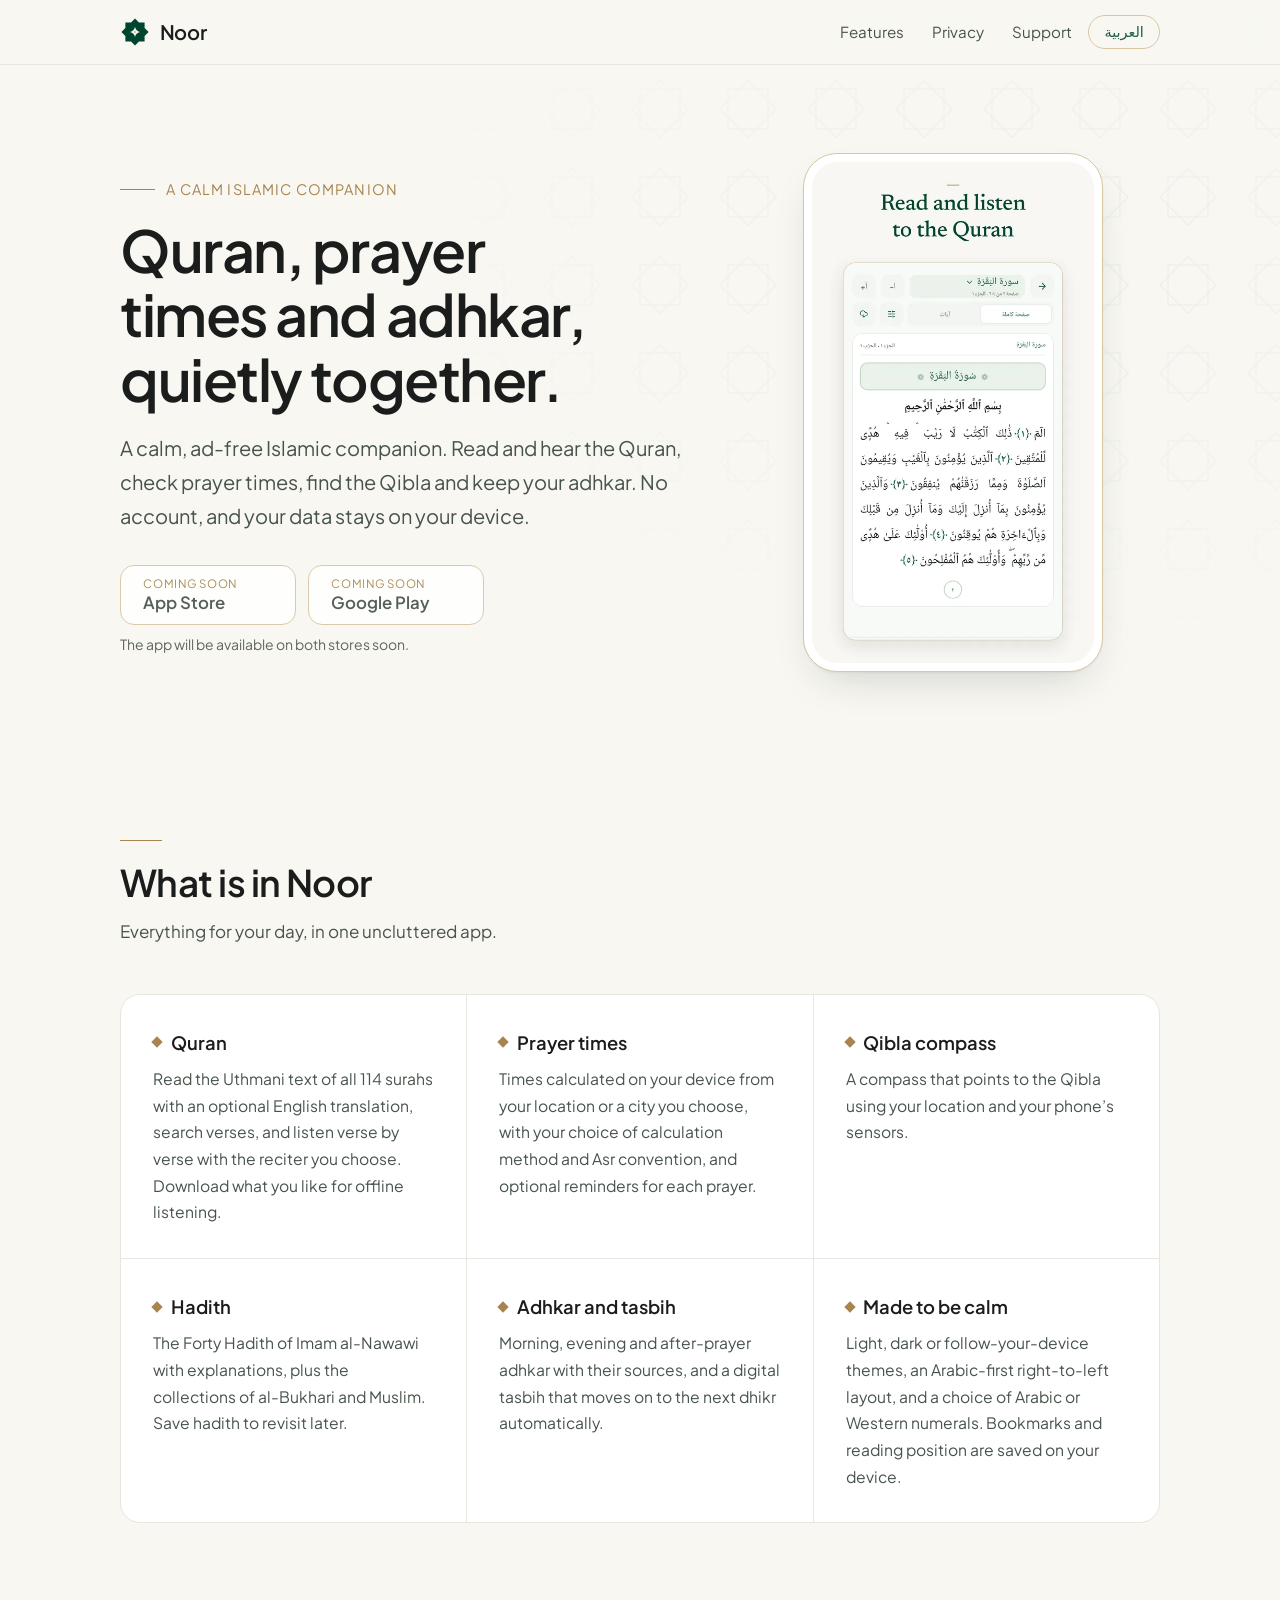
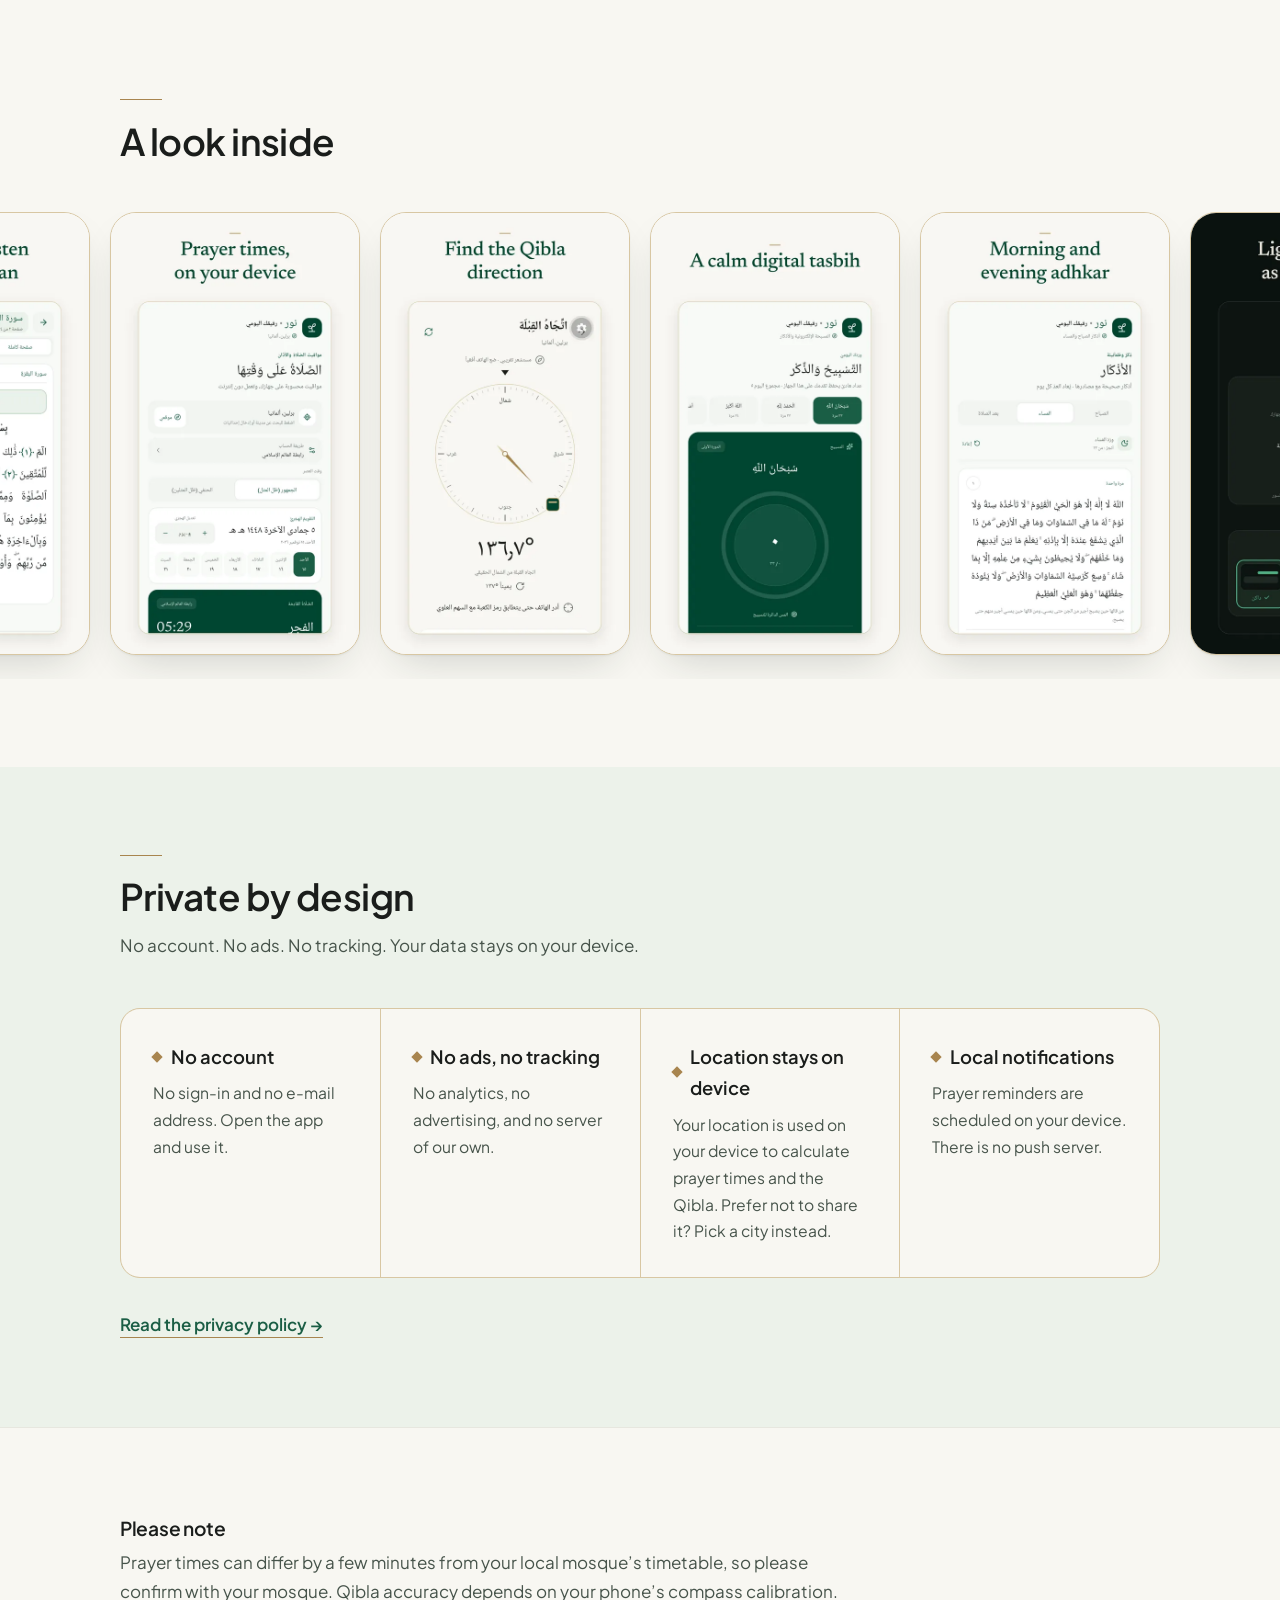
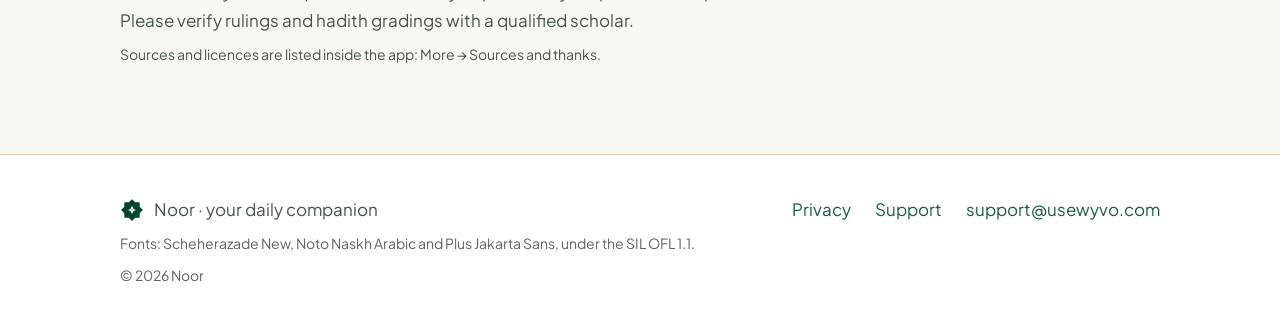
==== en/index.html @ 5992fb14 "Noor website: landing, privacy policy and support pages (AR/EN) Co-Authored-By: Claude Sonnet 5.5 <n" ====
<!doctype html>
<html lang="en" dir="ltr">
<head>
<meta charset="utf-8">
<meta name="viewport" content="width=device-width, initial-scale=1">
<title>Noor — Islamic Companion</title>
<meta name="description" content="A calm, ad-free Islamic companion: the Quran with audio, prayer times, Qibla, hadith, adhkar and tasbih. No account, and your data stays on your device.">
<meta name="color-scheme" content="light dark">
<meta name="theme-color" content="#f8f7f2" media="(prefers-color-scheme: light)">
<meta name="theme-color" content="#0b1210" media="(prefers-color-scheme: dark)">
<link rel="canonical" href="https://c974.github.io/noor-site/en/">
<link rel="alternate" hreflang="ar" href="https://c974.github.io/noor-site/">
<link rel="alternate" hreflang="en" href="https://c974.github.io/noor-site/en/">
<link rel="alternate" hreflang="x-default" href="https://c974.github.io/noor-site/">
<meta property="og:type" content="website">
<meta property="og:site_name" content="Noor — Islamic Companion">
<meta property="og:title" content="Noor — Islamic Companion">
<meta property="og:description" content="A calm, ad-free Islamic companion: the Quran with audio, prayer times, Qibla, hadith, adhkar and tasbih. No account, and your data stays on your device.">
<meta property="og:url" content="https://c974.github.io/noor-site/en/">
<meta property="og:locale" content="en_US">
<meta property="og:image" content="https://c974.github.io/noor-site/assets/og.png">
<meta property="og:image:width" content="1200">
<meta property="og:image:height" content="630">
<meta property="og:image:alt" content="Noor — Islamic Companion">
<meta name="twitter:card" content="summary_large_image">
<meta name="twitter:title" content="Noor — Islamic Companion">
<meta name="twitter:description" content="A calm, ad-free Islamic companion: the Quran with audio, prayer times, Qibla, hadith, adhkar and tasbih. No account, and your data stays on your device.">
<meta name="twitter:image" content="https://c974.github.io/noor-site/assets/og.png">
<link rel="icon" href="../assets/favicon.svg" type="image/svg+xml">
<link rel="icon" href="../assets/favicon-48.png" sizes="48x48" type="image/png">
<link rel="apple-touch-icon" href="../assets/apple-touch-icon.png">
<link rel="preload" href="../assets/fonts/PlusJakartaSans-Regular.woff2" as="font" type="font/woff2" crossorigin>
<link rel="stylesheet" href="../assets/style.css">
</head>
<body class="index">
<a class="skip" href="#main">Skip to content</a>
<header class="site-header">
<div class="wrap bar">
<a class="brand" href="index.html" aria-label="Noor — Islamic Companion"><svg class="mark" viewBox="0 0 512 512" aria-hidden="true" focusable="false"><path fill="currentColor" fill-rule="evenodd" d="M256.00 24.00 L323.95 91.95 L420.05 91.95 L420.05 188.05 L488.00 256.00 L420.05 323.95 L420.05 420.05 L323.95 420.05 L256.00 488.00 L188.05 420.05 L91.95 420.05 L91.95 323.95 L24.00 256.00 L91.95 188.05 L91.95 91.95 L188.05 91.95Z M256.00 172.48 Q272.70 239.30 339.52 256.00 Q272.70 272.70 256.00 339.52 Q239.30 272.70 172.48 256.00 Q239.30 239.30 256.00 172.48Z"/><circle cx="256" cy="256" r="14" fill="var(--gold)"/></svg><span class="brand-name">Noor</span></a>
<nav aria-label="Main navigation"><a class="nav-opt" href="#features">Features</a><a class="" href="privacy.html">Privacy</a><a class="" href="support.html">Support</a></nav>
<a class="lang" href="../index.html" hreflang="ar" lang="ar" aria-label="التبديل إلى العربية">العربية</a>
</div>
</header>
<main id="main">
<section class="hero">
<div class="wrap hero-grid">
<div class="hero-copy">
<p class="eyebrow">A calm Islamic companion</p>
<h1>Quran, prayer times and adhkar, quietly together.</h1>
<p class="lead">A calm, ad-free Islamic companion. Read and hear the Quran, check prayer times, find the Qibla and keep your adhkar. No account, and your data stays on your device.</p>
<div class="stores" role="group" aria-label="Coming soon">
<span class="btn btn-disabled" role="link" aria-disabled="true"><span class="btn-sub">Coming soon</span><span class="btn-main">App Store</span></span>
<span class="btn btn-disabled" role="link" aria-disabled="true"><span class="btn-sub">Coming soon</span><span class="btn-main">Google Play</span></span>
</div>
<p class="fine">The app will be available on both stores soon.</p>
</div>
<div class="hero-shot"><div class="phone"><img src="../assets/img/en-01-quran.webp" width="540" height="960" alt="Read and listen to the Quran: the reader showing Surah Al-Baqarah in Uthmani script with a recitation bar." fetchpriority="high" decoding="async"></div></div>
</div>
</section>
<section id="features" class="section">
<div class="wrap">
<div class="section-head"><span class="rule" aria-hidden="true"></span><h2>What is in Noor</h2><p>Everything for your day, in one uncluttered app.</p></div>
<ul class="cards">
<li class="card"><h3>Quran</h3><p>Read the Uthmani text of all 114 surahs with an optional English translation, search verses, and listen verse by verse with the reciter you choose. Download what you like for offline listening.</p></li>
<li class="card"><h3>Prayer times</h3><p>Times calculated on your device from your location or a city you choose, with your choice of calculation method and Asr convention, and optional reminders for each prayer.</p></li>
<li class="card"><h3>Qibla compass</h3><p>A compass that points to the Qibla using your location and your phone’s sensors.</p></li>
<li class="card"><h3>Hadith</h3><p>The Forty Hadith of Imam al-Nawawi with explanations, plus the collections of al-Bukhari and Muslim. Save hadith to revisit later.</p></li>
<li class="card"><h3>Adhkar and tasbih</h3><p>Morning, evening and after-prayer adhkar with their sources, and a digital tasbih that moves on to the next dhikr automatically.</p></li>
<li class="card"><h3>Made to be calm</h3><p>Light, dark or follow-your-device themes, an Arabic-first right-to-left layout, and a choice of Arabic or Western numerals. Bookmarks and reading position are saved on your device.</p></li>
</ul>
</div>
</section>
<section class="section shots" aria-labelledby="shots-h">
<div class="wrap"><div class="section-head"><span class="rule" aria-hidden="true"></span><h2 id="shots-h">A look inside</h2></div></div>
<ul class="strip" tabindex="0" role="list" aria-label="A look inside">
<li><figure><img src="../assets/img/en-01-quran.webp" width="540" height="960" alt="Read and listen to the Quran: the reader showing Surah Al-Baqarah in Uthmani script with a recitation bar." loading="lazy" decoding="async"></figure></li>
<li><figure><img src="../assets/img/en-02-prayer-times.webp" width="540" height="960" alt="Prayer times on your device: today’s prayers with the next prayer highlighted on a deep green card." loading="lazy" decoding="async"></figure></li>
<li><figure><img src="../assets/img/en-03-qibla.webp" width="540" height="960" alt="Find the Qibla direction: a compass with the Qibla bearing in degrees." loading="lazy" decoding="async"></figure></li>
<li><figure><img src="../assets/img/en-04-tasbih.webp" width="540" height="960" alt="A calm digital tasbih: a green counter circle with the phrase Subhan Allah." loading="lazy" decoding="async"></figure></li>
<li><figure><img src="../assets/img/en-05-adhkar.webp" width="540" height="960" alt="Morning and evening adhkar: the adhkar screen with morning, evening and after-prayer tabs." loading="lazy" decoding="async"></figure></li>
<li><figure><img src="../assets/img/en-06-light-dark.webp" width="540" height="960" alt="Light or dark, as you prefer: the dark theme with the appearance choices on the More screen." loading="lazy" decoding="async"></figure></li>
</ul>
</section>
<section class="section privacy-band">
<div class="wrap">
<div class="section-head"><span class="rule" aria-hidden="true"></span><h2>Private by design</h2><p>No account. No ads. No tracking. Your data stays on your device.</p></div>
<ul class="cards four">
<li class="card plain"><h3>No account</h3><p>No sign-in and no e-mail address. Open the app and use it.</p></li>
<li class="card plain"><h3>No ads, no tracking</h3><p>No analytics, no advertising, and no server of our own.</p></li>
<li class="card plain"><h3>Location stays on device</h3><p>Your location is used on your device to calculate prayer times and the Qibla. Prefer not to share it? Pick a city instead.</p></li>
<li class="card plain"><h3>Local notifications</h3><p>Prayer reminders are scheduled on your device. There is no push server.</p></li>
</ul>
<p class="cta"><a class="link-arrow" href="privacy.html">Read the privacy policy</a></p>
</div>
</section>
<section class="section note">
<div class="wrap narrow">
<h2 class="small">Please note</h2>
<p>Prayer times can differ by a few minutes from your local mosque’s timetable, so please confirm with your mosque. Qibla accuracy depends on your phone’s compass calibration. Please verify rulings and hadith gradings with a qualified scholar.</p>
<p class="fine">Sources and licences are listed inside the app: More → Sources and thanks.</p>
</div>
</section>
</main>
<footer class="site-footer">
<div class="wrap">
<div class="foot-top">
<p class="foot-brand"><svg class="mark" viewBox="0 0 512 512" aria-hidden="true" focusable="false"><path fill="currentColor" fill-rule="evenodd" d="M256.00 24.00 L323.95 91.95 L420.05 91.95 L420.05 188.05 L488.00 256.00 L420.05 323.95 L420.05 420.05 L323.95 420.05 L256.00 488.00 L188.05 420.05 L91.95 420.05 L91.95 323.95 L24.00 256.00 L91.95 188.05 L91.95 91.95 L188.05 91.95Z M256.00 172.48 Q272.70 239.30 339.52 256.00 Q272.70 272.70 256.00 339.52 Q239.30 272.70 172.48 256.00 Q239.30 239.30 256.00 172.48Z"/><circle cx="256" cy="256" r="14" fill="var(--gold)"/></svg><span>Noor · your daily companion</span></p>
<ul class="foot-links">
<li><a href="privacy.html">Privacy</a></li>
<li><a href="support.html">Support</a></li>
<li><a href="mailto:support@usewyvo.com"><bdi>support@usewyvo.com</bdi></a></li>
</ul>
</div>
<p class="fine">Fonts: Scheherazade New, Noto Naskh Arabic and Plus Jakarta Sans, under the SIL OFL 1.1.</p>
<p class="fine"><bdi dir="ltr">© 2026 Noor</bdi></p>
</div>
</footer>
</body>
</html>
---- assets/style.css ----
/* Noor site. Sacred Simplicity: deep green, warm paper, restrained gold hairlines. Self-hosted fonts only (SIL OFL, see assets/fonts/OFL-*.txt). */
@font-face{font-family:"Scheherazade New";src:url(fonts/ScheherazadeNew-Regular.woff2) format("woff2");font-weight:400;font-display:swap}
@font-face{font-family:"Noto Naskh Arabic";src:url(fonts/NotoNaskhArabic-Regular.woff2) format("woff2");font-weight:400;font-display:swap}
@font-face{font-family:"Noto Naskh Arabic";src:url(fonts/NotoNaskhArabic-SemiBold.woff2) format("woff2");font-weight:600 700;font-display:swap}
@font-face{font-family:"Plus Jakarta Sans";src:url(fonts/PlusJakartaSans-Regular.woff2) format("woff2");font-weight:400;font-display:swap}
@font-face{font-family:"Plus Jakarta Sans";src:url(fonts/PlusJakartaSans-SemiBold.woff2) format("woff2");font-weight:600 700;font-display:swap}

:root{
  color-scheme:light dark;
  --bg:#f8f7f2;--paper:#ffffff;--soft:#f1f1ea;--ink:#1a1d1b;--text2:#47544b;--muted:#5d675f;
  --green:#1b5e45;--deep:#004530;--on-deep:#fdfbf5;--line:#e7e7df;--gold:#a8854f;--goldline:#d8c7a3;--tint:#ecf2ea;
  --shadow:0 1px 2px rgba(28,42,34,.05),0 18px 44px -18px rgba(28,42,34,.22);
  --pattern:url("data:image/svg+xml,%3Csvg xmlns='http://www.w3.org/2000/svg' width='88' height='88' viewBox='0 0 88 88' fill='none' stroke='%231b5e45' stroke-width='1'%3E%3Crect x='24' y='24' width='40' height='40'/%3E%3Crect x='24' y='24' width='40' height='40' transform='rotate(45 44 44)'/%3E%3C/svg%3E");
  --pattern-op:.07;
  --ar-display:"Scheherazade New","Noto Naskh Arabic",serif;
  --ar-body:"Noto Naskh Arabic","Scheherazade New",serif;
  --lat:"Plus Jakarta Sans",system-ui,-apple-system,"Segoe UI",Roboto,sans-serif;
  --maxw:1120px;
}
@media (prefers-color-scheme:dark){
  :root{
    --bg:#0b1210;--paper:#121c18;--soft:#18251f;--ink:#ece8dd;--text2:#b3bcb1;--muted:#98a49b;
    --green:#6dbb95;--deep:#0e3327;--on-deep:#f1ede2;--line:#212d27;--gold:#c9a96e;--goldline:#4d432d;--tint:#15251d;
    --shadow:0 1px 2px rgba(0,0,0,.4),0 18px 44px -18px rgba(0,0,0,.7);
    --pattern:url("data:image/svg+xml,%3Csvg xmlns='http://www.w3.org/2000/svg' width='88' height='88' viewBox='0 0 88 88' fill='none' stroke='%236dbb95' stroke-width='1'%3E%3Crect x='24' y='24' width='40' height='40'/%3E%3Crect x='24' y='24' width='40' height='40' transform='rotate(45 44 44)'/%3E%3C/svg%3E");
    --pattern-op:.09;
  }
}
*,*::before,*::after{box-sizing:border-box}
html{-webkit-text-size-adjust:100%;scroll-behavior:smooth}
body{margin:0;background:var(--bg);color:var(--ink);font-family:var(--lat);font-size:1.0625rem;line-height:1.7;-webkit-font-smoothing:antialiased;text-rendering:optimizeLegibility}
html[lang=ar] body{font-family:var(--ar-body);font-size:1.125rem;line-height:1.95}
img{max-width:100%;height:auto;display:block}
a{color:var(--green);text-underline-offset:.22em;text-decoration-thickness:1px}
a:hover{text-decoration-thickness:2px}
:focus-visible{outline:2px solid var(--green);outline-offset:3px;border-radius:4px}
.wrap{width:100%;max-width:var(--maxw);margin-inline:auto;padding-inline:clamp(1.25rem,5vw,2.5rem)}
.narrow{max-width:760px}
.skip{position:absolute;inset-inline-start:1rem;top:-4rem;background:var(--deep);color:var(--on-deep);padding:.6rem 1rem;border-radius:8px;z-index:10;text-decoration:none}
.skip:focus{top:1rem}
.fine{font-size:.875rem;color:var(--muted);line-height:1.7;margin:.5rem 0 0}
code{font-family:ui-monospace,Menlo,Consolas,monospace;font-size:.84em;direction:ltr;unicode-bidi:isolate;background:var(--soft);padding:.08em .4em;border-radius:5px;word-break:break-all}
bdi{unicode-bidi:isolate}

/* header */
.site-header{position:sticky;top:0;z-index:5;background:color-mix(in srgb,var(--bg) 88%,transparent);backdrop-filter:saturate(1.4) blur(12px);-webkit-backdrop-filter:saturate(1.4) blur(12px);border-bottom:1px solid var(--line)}
.bar{display:flex;align-items:center;gap:1rem;min-height:64px;flex-wrap:wrap;padding-block:.35rem}
.brand{display:inline-flex;align-items:center;gap:.6rem;text-decoration:none;color:var(--deep);margin-inline-end:auto}
.mark{width:30px;height:30px;color:var(--deep);flex:none}
@media (prefers-color-scheme:dark){.mark{color:var(--green)}.brand{color:var(--ink)}}
.brand-name{font-family:var(--lat);font-weight:600;font-size:1.25rem;letter-spacing:-.01em;color:var(--ink)}
html[lang=ar] .brand-name{font-family:var(--ar-display);font-weight:400;font-size:1.9rem;line-height:1.2;letter-spacing:0}
nav{display:flex;gap:clamp(.9rem,3vw,1.75rem)}
nav a{color:var(--text2);text-decoration:none;font-size:.95rem;padding:.5rem 0;border-bottom:1px solid transparent}
nav a:hover,nav a[aria-current]{color:var(--ink);border-bottom-color:var(--gold)}
.lang{font-size:.9rem;text-decoration:none;color:var(--green);border:1px solid var(--goldline);border-radius:999px;padding:.3rem .95rem;line-height:1.6}
.lang:hover{background:var(--tint)}
@media (max-width:520px){.nav-opt{display:none}.bar{gap:.6rem}}

/* hero */
.hero{position:relative;overflow:clip;padding-block:clamp(2.5rem,7vw,5.5rem) clamp(3rem,7vw,5rem)}
.hero::before{content:"";position:absolute;inset:0;background:var(--pattern);opacity:var(--pattern-op);-webkit-mask-image:radial-gradient(ellipse 70% 80% at 80% 30%,#000,transparent 75%);mask-image:radial-gradient(ellipse 70% 80% at 80% 30%,#000,transparent 75%);pointer-events:none}
[dir=rtl] .hero::before{-webkit-mask-image:radial-gradient(ellipse 70% 80% at 20% 30%,#000,transparent 75%);mask-image:radial-gradient(ellipse 70% 80% at 20% 30%,#000,transparent 75%)}
.hero-grid{position:relative;display:grid;gap:clamp(2rem,6vw,4rem);align-items:center}
@media (min-width:880px){.hero-grid{grid-template-columns:1.15fr .85fr}}
.eyebrow{display:inline-flex;align-items:center;gap:.7rem;color:var(--gold);font-size:.9rem;letter-spacing:.08em;text-transform:uppercase;margin:0 0 1rem}
html[lang=ar] .eyebrow{letter-spacing:0;text-transform:none;font-size:1.05rem}
.eyebrow::before{content:"";width:2.2rem;height:1px;background:var(--gold)}
h1,h2,h3{font-weight:600;color:var(--ink);margin:0}
h1{font-family:var(--lat);font-size:clamp(2.1rem,6.2vw,3.6rem);line-height:1.12;letter-spacing:-.025em;text-wrap:balance}
html[lang=ar] h1,html[lang=ar] h2{font-family:var(--ar-display);font-weight:400}
html[lang=ar] h1{font-size:clamp(2.6rem,8vw,4.6rem);line-height:1.5;letter-spacing:0;padding-block:.1em}
.lead{font-size:clamp(1.05rem,2.2vw,1.25rem);color:var(--text2);max-width:34em;margin:1.25rem 0 0;text-wrap:pretty}
.stores{display:flex;flex-wrap:wrap;gap:.75rem;margin-top:2rem}
.btn{display:inline-flex;flex-direction:column;align-items:flex-start;line-height:1.25;border-radius:14px;padding:.7rem 1.4rem;min-width:11rem;border:1px solid var(--goldline);background:var(--paper)}
.btn-disabled{cursor:not-allowed;color:var(--muted);opacity:.92}
.btn-sub{font-size:.72rem;letter-spacing:.06em;text-transform:uppercase;color:var(--gold)}
html[lang=ar] .btn-sub{letter-spacing:0;text-transform:none;font-size:.85rem}
.btn-main{font-family:var(--lat);font-weight:600;font-size:1.05rem;color:var(--text2)}
.hero-shot{display:flex;justify-content:center}
.phone{width:min(100%,300px);border-radius:34px;padding:8px;background:var(--paper);border:1px solid var(--goldline);box-shadow:var(--shadow)}
.phone img{border-radius:26px;aspect-ratio:9/16;width:100%}

/* sections */
.section{padding-block:clamp(3rem,7vw,5.5rem)}
.section-head{max-width:40rem;margin-bottom:clamp(1.75rem,4vw,3rem)}
.rule{display:block;width:2.6rem;height:1px;background:var(--gold);margin-bottom:1.1rem}
h2{font-family:var(--lat);font-size:clamp(1.6rem,4vw,2.3rem);line-height:1.25;letter-spacing:-.015em}
html[lang=ar] h2{font-size:clamp(2rem,5vw,2.9rem);line-height:1.5;letter-spacing:0}
.section-head p{color:var(--text2);margin:.75rem 0 0}
h2.small{font-size:1.2rem}
html[lang=ar] h2.small{font-size:1.6rem}
.cards{list-style:none;margin:0;padding:0;display:grid;gap:1px;background:var(--line);border:1px solid var(--line);border-radius:20px;overflow:hidden;grid-template-columns:1fr}
@media (min-width:640px){.cards{grid-template-columns:repeat(2,1fr)}}
@media (min-width:980px){.cards{grid-template-columns:repeat(3,1fr)}.cards.four{grid-template-columns:repeat(4,1fr)}}
.card{background:var(--paper);padding:clamp(1.4rem,3vw,2rem)}
.card h3{font-family:var(--lat);font-size:1.15rem;margin-bottom:.5rem;display:flex;align-items:center;gap:.6rem}
html[lang=ar] .card h3{font-family:var(--ar-display);font-weight:400;font-size:1.6rem;line-height:1.5}
.card h3::before{content:"";width:.5rem;height:.5rem;background:var(--gold);transform:rotate(45deg);flex:none}
.card p{margin:0;color:var(--text2);font-size:.98rem}
html[lang=ar] .card p{font-size:1.05rem}
.card.plain{background:transparent}
.privacy-band{background:var(--tint)}
.privacy-band .cards{background:var(--goldline);border-color:var(--goldline)}
.privacy-band .card{background:var(--bg)}
.cta{margin:2rem 0 0}
.link-arrow{font-weight:600;text-decoration:none;border-bottom:1px solid var(--gold);padding-bottom:.1em}
.link-arrow::after{content:" \2192"}
[dir=rtl] .link-arrow::after{content:" \2190"}

/* screenshots */
.strip{list-style:none;margin:0;padding:0 clamp(1.25rem,5vw,2.5rem) 1.5rem;display:flex;gap:1.25rem;overflow-x:auto;scroll-snap-type:x proximity;scrollbar-width:thin;scrollbar-color:var(--goldline) transparent}
.strip li{flex:0 0 min(62vw,250px);scroll-snap-align:center}
.strip figure{margin:0;border-radius:26px;overflow:hidden;border:1px solid var(--goldline);box-shadow:var(--shadow);background:var(--paper)}
.strip img{aspect-ratio:9/16;width:100%}
@media (min-width:1200px){.strip{justify-content:center}}

.note p{margin:.5rem 0 0;color:var(--text2)}
.note{border-top:1px solid var(--line)}

/* document pages */
.doc{padding-block:clamp(2.5rem,6vw,4.5rem) 5rem}
.doc-head{margin-bottom:2rem}
.doc h1{font-size:clamp(2rem,5vw,2.8rem)}
html[lang=ar] .doc h1{font-size:clamp(2.4rem,6vw,3.4rem)}
.doc h2{font-size:1.45rem;margin:2.5rem 0 .75rem;padding-top:1.5rem;border-top:1px solid var(--line)}
html[lang=ar] .doc h2{font-size:1.9rem}
.doc h3{font-size:1.1rem;margin:1.75rem 0 .4rem;color:var(--green)}
html[lang=ar] .doc h3{font-size:1.3rem}
.doc p,.doc li{color:var(--text2)}
.doc p{margin:.8rem 0}
.doc ul{padding-inline-start:1.3rem;margin:.8rem 0}
.doc li{margin:.35rem 0}
.doc strong{color:var(--ink)}
.table-wrap{overflow-x:auto;margin:1.25rem 0;border:1px solid var(--line);border-radius:14px;background:var(--paper)}
table{border-collapse:collapse;width:100%;min-width:34rem;font-size:.93rem;line-height:1.6}
html[lang=ar] table{font-size:1rem}
th,td{padding:.8rem 1rem;text-align:start;vertical-align:top;border-bottom:1px solid var(--line)}
tbody tr:last-child>*{border-bottom:0}
thead th{background:var(--soft);color:var(--ink);font-weight:600}
tbody th{font-weight:600;color:var(--ink)}
td{color:var(--text2)}

/* footer */
.site-footer{border-top:1px solid var(--goldline);padding-block:2.5rem 3rem;background:var(--paper)}
.foot-top{display:flex;flex-wrap:wrap;gap:1.5rem 2rem;justify-content:space-between;align-items:center}
.foot-brand{display:flex;align-items:center;gap:.6rem;margin:0;color:var(--text2)}
.foot-brand .mark{width:24px;height:24px}
.foot-links{list-style:none;margin:0;padding:0;display:flex;flex-wrap:wrap;gap:.5rem 1.5rem}
.foot-links a{text-decoration:none}
.foot-links a:hover{text-decoration:underline}

/* 404 */
.nf{padding-block:4rem;text-align:center}
.nf .mark{width:56px;height:56px;margin:0 auto 1.5rem}
.nf hr{border:0;border-top:1px solid var(--line);margin:2rem 0}
.nf h1{font-size:2.2rem}

/* motion: restrained, and off when the user asks */
@media (prefers-reduced-motion:no-preference){
  .hero-copy>*,.hero-shot{animation:rise .8s cubic-bezier(.2,.7,.2,1) backwards}
  .hero-copy>*:nth-child(2){animation-delay:.07s}.hero-copy>*:nth-child(3){animation-delay:.14s}.hero-copy>*:nth-child(4){animation-delay:.21s}
  .hero-shot{animation-delay:.18s}
  .card{transition:background-color .25s}
  .card:hover{background:var(--soft)}
  .lang,nav a{transition:background-color .2s,border-color .2s,color .2s}
}
@keyframes rise{from{opacity:0;transform:translateY(14px)}to{opacity:1;transform:none}}
@media (prefers-reduced-motion:reduce){html{scroll-behavior:auto}}
@media print{.site-header,.stores,.strip{display:none}}
.note .narrow{max-width:var(--maxw)}
.note .narrow>*{max-width:46rem}
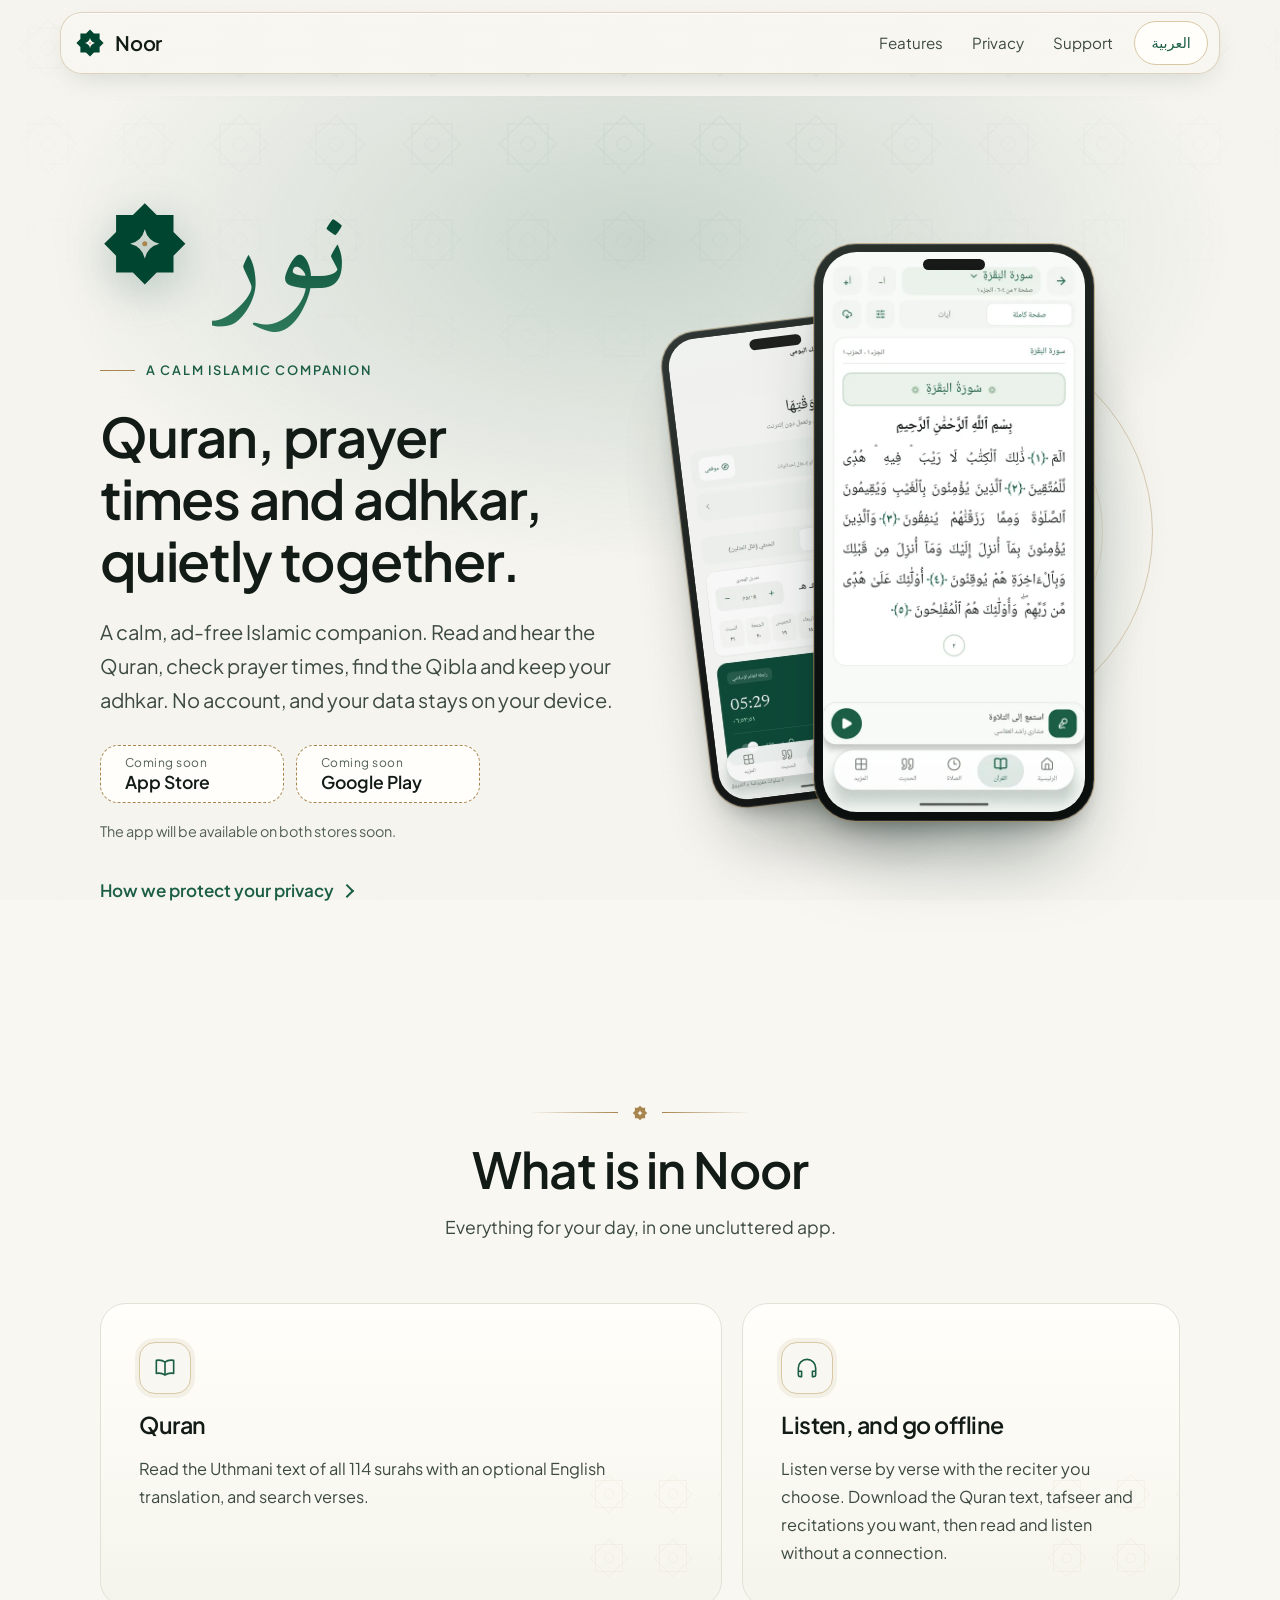
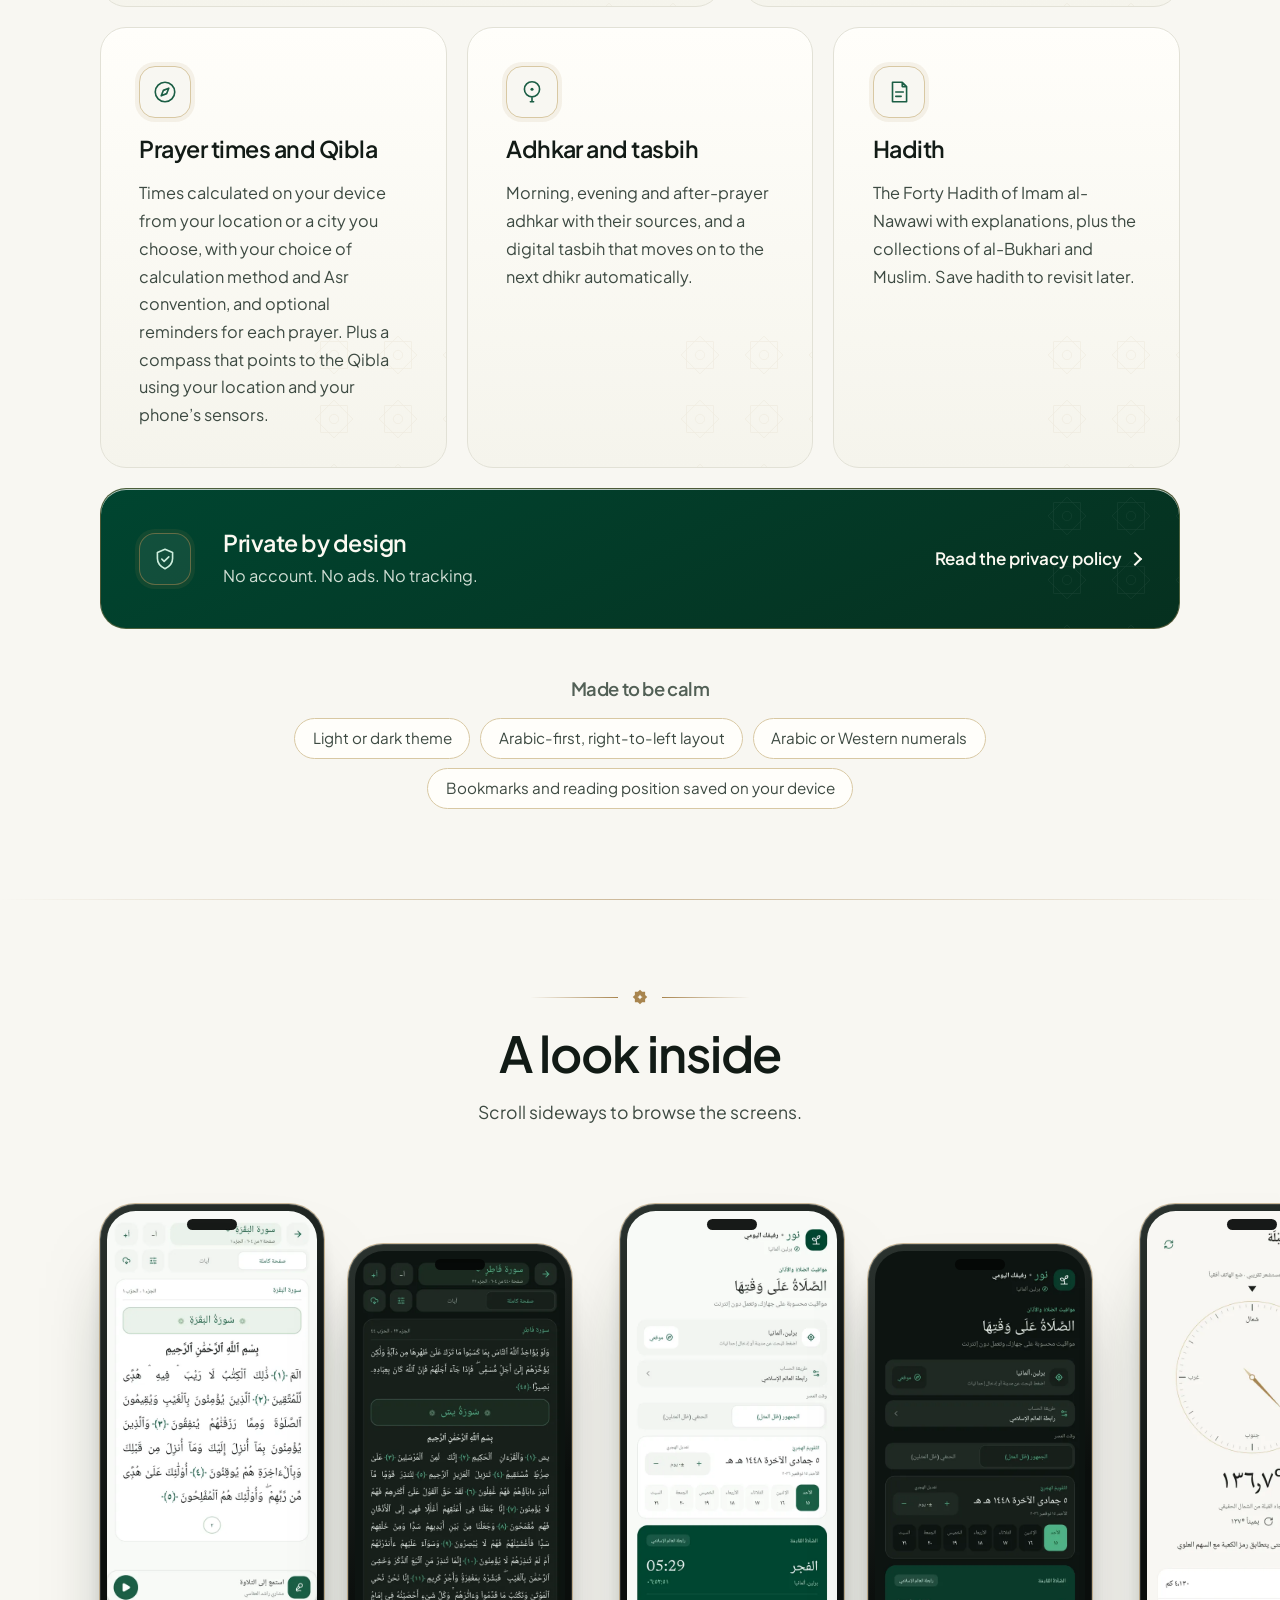
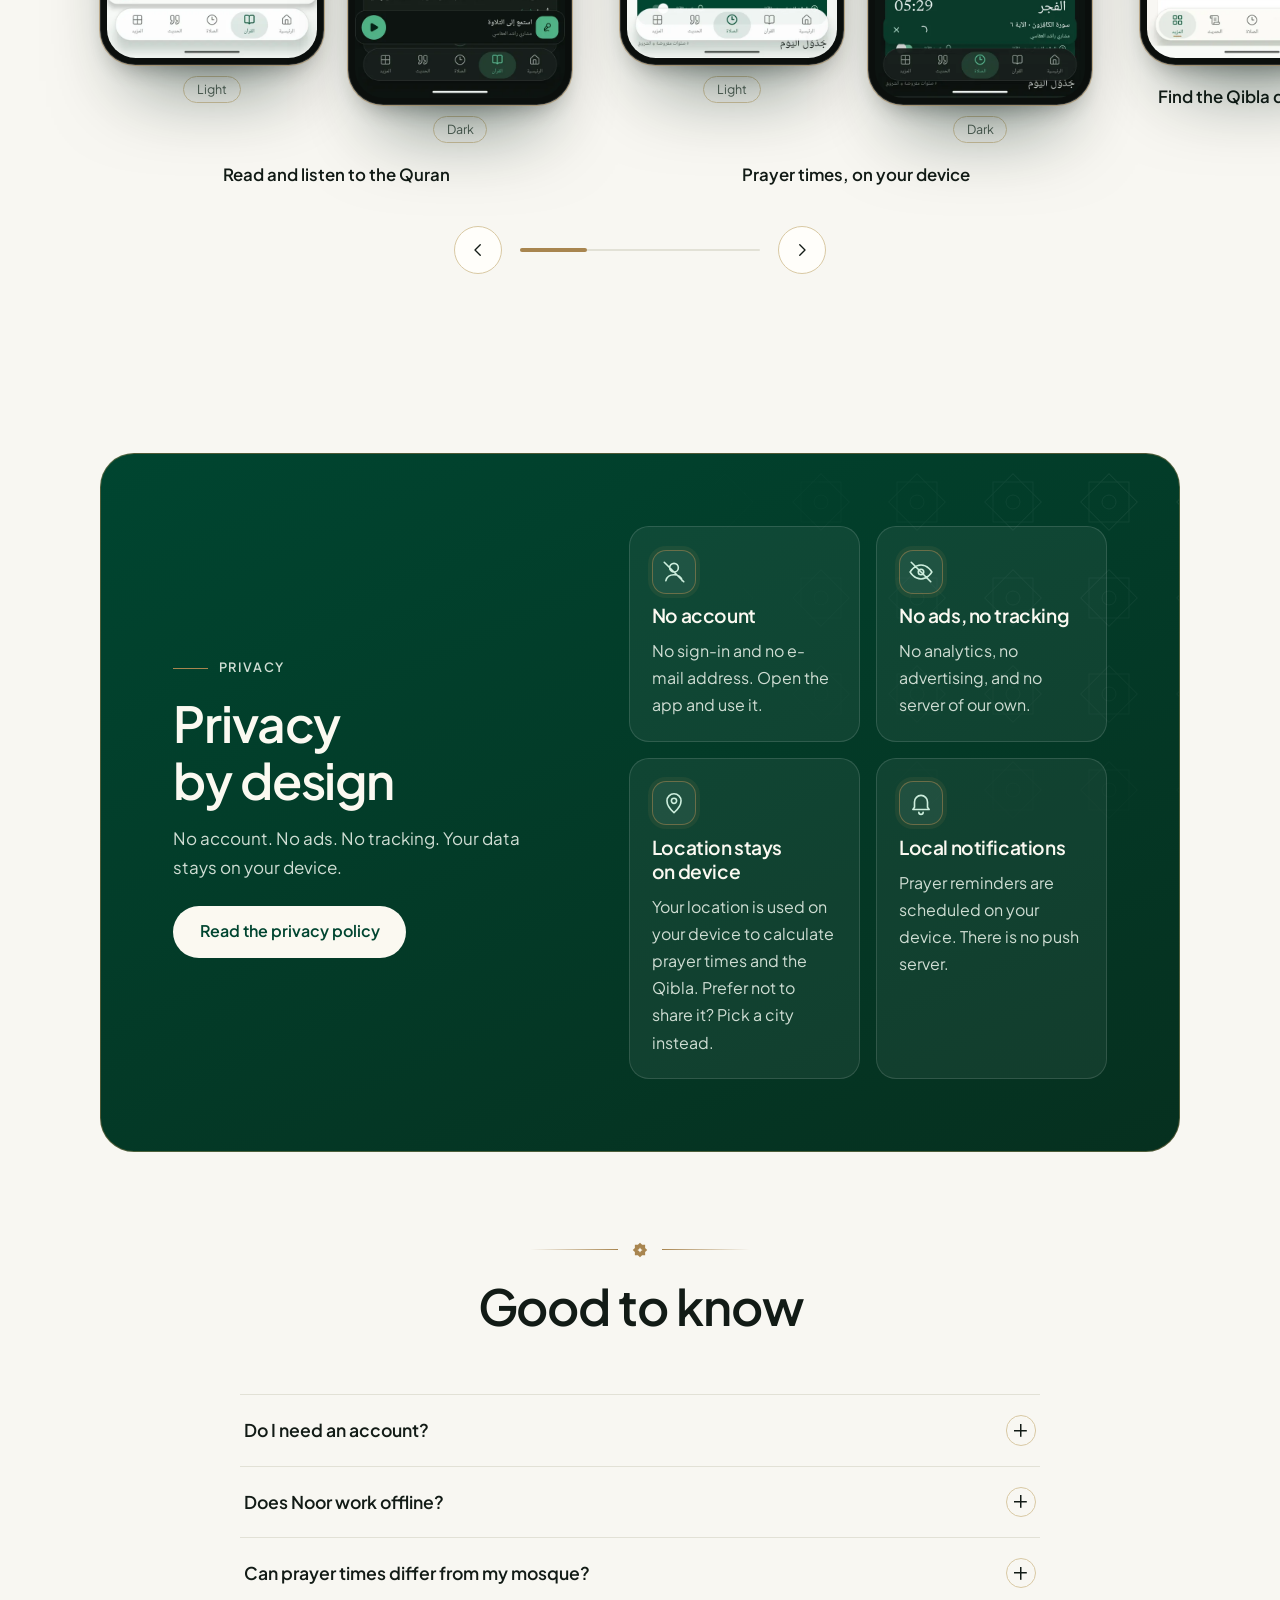
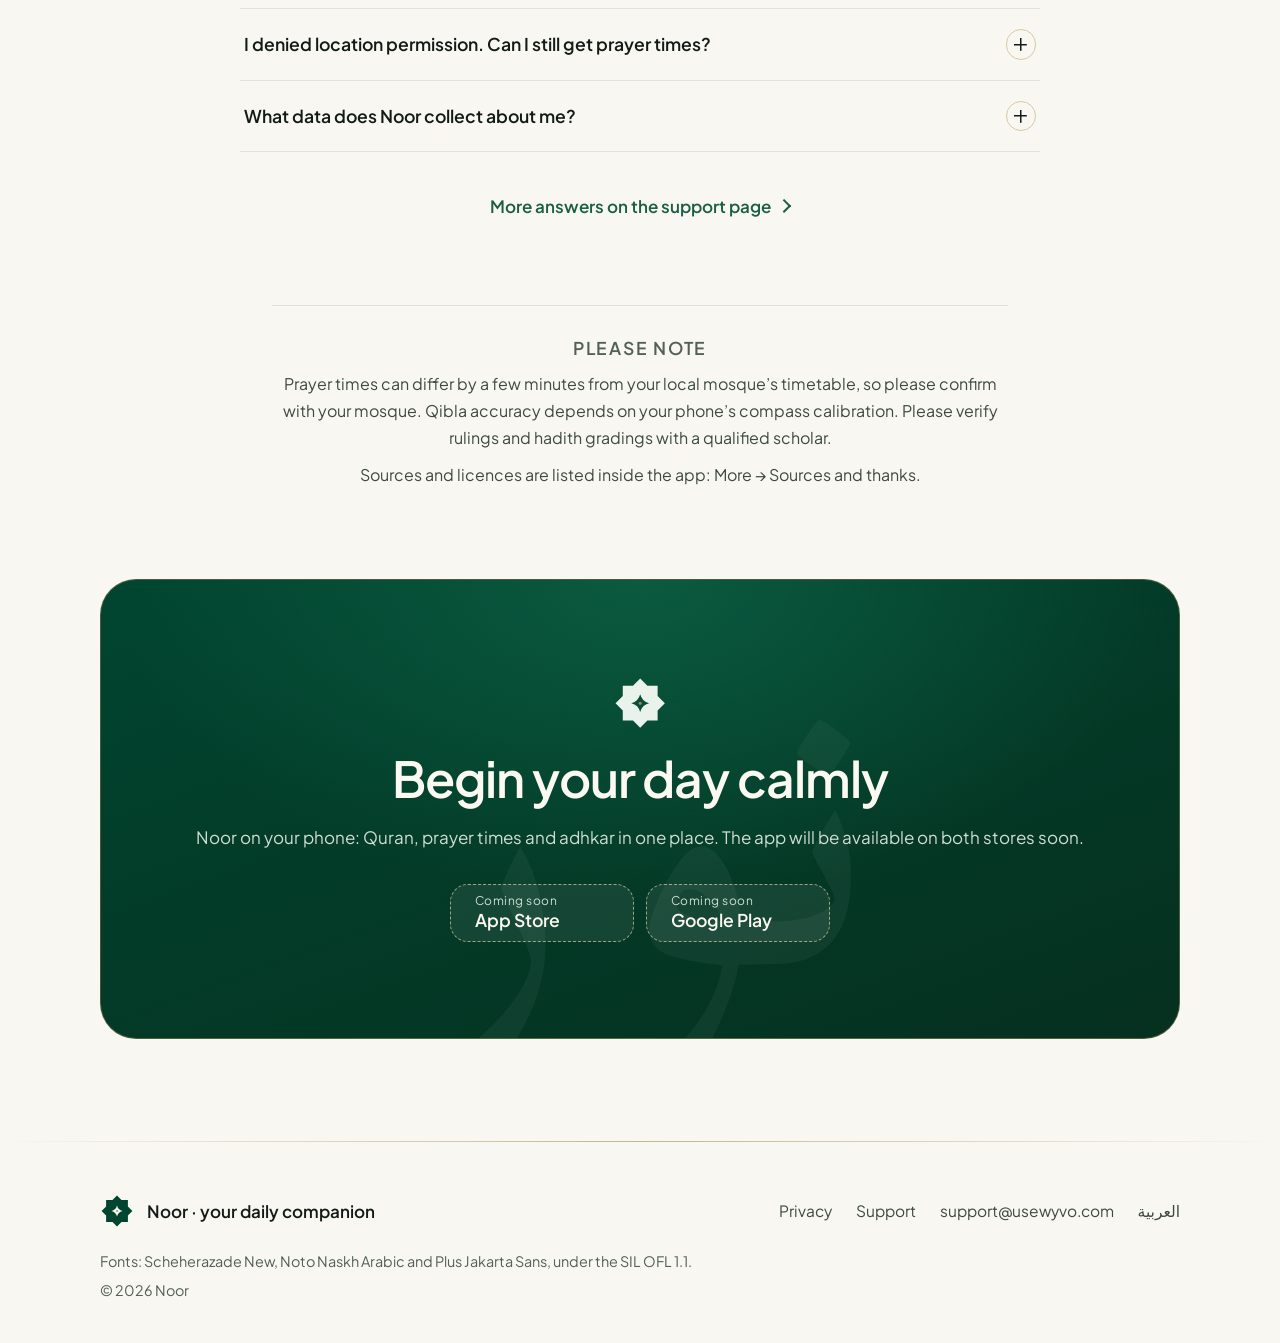
==== commit a0d6c192: "Redesign website: glass header, hero with phone mockup, bento features, screenshot showcase Co-Autho" ====
--- a/en/index.html
+++ b/en/index.html
@@ -7,7 +7,7 @@
 <meta name="description" content="A calm, ad-free Islamic companion: the Quran with audio, prayer times, Qibla, hadith, adhkar and tasbih. No account, and your data stays on your device.">
 <meta name="color-scheme" content="light dark">
 <meta name="theme-color" content="#f8f7f2" media="(prefers-color-scheme: light)">
-<meta name="theme-color" content="#0b1210" media="(prefers-color-scheme: dark)">
+<meta name="theme-color" content="#07100d" media="(prefers-color-scheme: dark)">
 <link rel="canonical" href="https://c974.github.io/noor-site/en/">
 <link rel="alternate" hreflang="ar" href="https://c974.github.io/noor-site/">
 <link rel="alternate" hreflang="en" href="https://c974.github.io/noor-site/en/">
@@ -34,9 +34,10 @@
 </head>
 <body class="index">
 <a class="skip" href="#main">Skip to content</a>
+<div class="atmos" aria-hidden="true"></div><div class="grain" aria-hidden="true"></div>
 <header class="site-header">
-<div class="wrap bar">
-<a class="brand" href="index.html" aria-label="Noor — Islamic Companion"><svg class="mark" viewBox="0 0 512 512" aria-hidden="true" focusable="false"><path fill="currentColor" fill-rule="evenodd" d="M256.00 24.00 L323.95 91.95 L420.05 91.95 L420.05 188.05 L488.00 256.00 L420.05 323.95 L420.05 420.05 L323.95 420.05 L256.00 488.00 L188.05 420.05 L91.95 420.05 L91.95 323.95 L24.00 256.00 L91.95 188.05 L91.95 91.95 L188.05 91.95Z M256.00 172.48 Q272.70 239.30 339.52 256.00 Q272.70 272.70 256.00 339.52 Q239.30 272.70 172.48 256.00 Q239.30 239.30 256.00 172.48Z"/><circle cx="256" cy="256" r="14" fill="var(--gold)"/></svg><span class="brand-name">Noor</span></a>
+<div class="bar">
+<a class="brand" href="index.html" aria-label="Noor — Islamic Companion"><svg class="mark" viewBox="0 0 512 512" aria-hidden="true" focusable="false"><path fill="currentColor" fill-rule="evenodd" d="M256.00 24.00 L323.95 91.95 L420.05 91.95 L420.05 188.05 L488.00 256.00 L420.05 323.95 L420.05 420.05 L323.95 420.05 L256.00 488.00 L188.05 420.05 L91.95 420.05 L91.95 323.95 L24.00 256.00 L91.95 188.05 L91.95 91.95 L188.05 91.95Z M256.00 172.48 Q272.70 239.30 339.52 256.00 Q272.70 272.70 256.00 339.52 Q239.30 272.70 172.48 256.00 Q239.30 239.30 256.00 172.48Z"/><circle cx="256" cy="256" r="14.4" fill="var(--gold)"/></svg><span class="brand-name">Noor</span></a>
 <nav aria-label="Main navigation"><a class="nav-opt" href="#features">Features</a><a class="" href="privacy.html">Privacy</a><a class="" href="support.html">Support</a></nav>
 <a class="lang" href="../index.html" hreflang="ar" lang="ar" aria-label="التبديل إلى العربية">العربية</a>
 </div>
@@ -45,75 +46,111 @@
 <section class="hero">
 <div class="wrap hero-grid">
 <div class="hero-copy">
+<div class="lockup" aria-hidden="true"><svg class="mark" viewBox="0 0 512 512" aria-hidden="true" focusable="false"><path fill="currentColor" fill-rule="evenodd" d="M256.00 24.00 L323.95 91.95 L420.05 91.95 L420.05 188.05 L488.00 256.00 L420.05 323.95 L420.05 420.05 L323.95 420.05 L256.00 488.00 L188.05 420.05 L91.95 420.05 L91.95 323.95 L24.00 256.00 L91.95 188.05 L91.95 91.95 L188.05 91.95Z M256.00 172.48 Q272.70 239.30 339.52 256.00 Q272.70 272.70 256.00 339.52 Q239.30 272.70 172.48 256.00 Q239.30 239.30 256.00 172.48Z"/><circle cx="256" cy="256" r="14.4" fill="var(--gold)"/></svg><span class="wordmark" lang="ar" dir="rtl">نور</span></div>
 <p class="eyebrow">A calm Islamic companion</p>
 <h1>Quran, prayer times and adhkar, quietly together.</h1>
 <p class="lead">A calm, ad-free Islamic companion. Read and hear the Quran, check prayer times, find the Qibla and keep your adhkar. No account, and your data stays on your device.</p>
-<div class="stores" role="group" aria-label="Coming soon">
-<span class="btn btn-disabled" role="link" aria-disabled="true"><span class="btn-sub">Coming soon</span><span class="btn-main">App Store</span></span>
-<span class="btn btn-disabled" role="link" aria-disabled="true"><span class="btn-sub">Coming soon</span><span class="btn-main">Google Play</span></span>
+<div class="cta-row"><div class="stores" role="group" aria-label="Coming soon">
+<span class="btn btn-store" role="link" aria-disabled="true"><span class="btn-sub">Coming soon</span><span class="btn-main">App Store</span></span>
+<span class="btn btn-store" role="link" aria-disabled="true"><span class="btn-sub">Coming soon</span><span class="btn-main">Google Play</span></span>
+</div></div>
+<p class="fine">The app will be available on both stores soon.</p>
+<p><a class="link-arrow" href="#privacy">How we protect your privacy</a></p>
 </div>
-<p class="fine">The app will be available on both stores soon.</p>
+<div class="stage">
+<span class="ring r1" aria-hidden="true"></span><span class="ring r2" aria-hidden="true"></span>
+<div class="pw-back" aria-hidden="true"><div class="phone small"><picture><source media="(prefers-color-scheme: dark)" srcset="../assets/img/app-prayer-dark.webp"><img src="../assets/img/app-prayer-light.webp" width="540" height="1152" alt="" decoding="async"></picture></div></div>
+<div class="pw-front"><div class="phone"><picture><source media="(prefers-color-scheme: dark)" srcset="../assets/img/app-reader-dark.webp"><img src="../assets/img/app-reader-light.webp" width="540" height="1152" alt="The reader in the light theme: Surah Al-Baqarah in Uthmani script with a recitation bar." fetchpriority="high" decoding="async"></picture></div></div>
 </div>
-<div class="hero-shot"><div class="phone"><img src="../assets/img/en-01-quran.webp" width="540" height="960" alt="Read and listen to the Quran: the reader showing Surah Al-Baqarah in Uthmani script with a recitation bar." fetchpriority="high" decoding="async"></div></div>
 </div>
 </section>
 <section id="features" class="section">
 <div class="wrap">
-<div class="section-head"><span class="rule" aria-hidden="true"></span><h2>What is in Noor</h2><p>Everything for your day, in one uncluttered app.</p></div>
-<ul class="cards">
-<li class="card"><h3>Quran</h3><p>Read the Uthmani text of all 114 surahs with an optional English translation, search verses, and listen verse by verse with the reciter you choose. Download what you like for offline listening.</p></li>
-<li class="card"><h3>Prayer times</h3><p>Times calculated on your device from your location or a city you choose, with your choice of calculation method and Asr convention, and optional reminders for each prayer.</p></li>
-<li class="card"><h3>Qibla compass</h3><p>A compass that points to the Qibla using your location and your phone’s sensors.</p></li>
-<li class="card"><h3>Hadith</h3><p>The Forty Hadith of Imam al-Nawawi with explanations, plus the collections of al-Bukhari and Muslim. Save hadith to revisit later.</p></li>
-<li class="card"><h3>Adhkar and tasbih</h3><p>Morning, evening and after-prayer adhkar with their sources, and a digital tasbih that moves on to the next dhikr automatically.</p></li>
-<li class="card"><h3>Made to be calm</h3><p>Light, dark or follow-your-device themes, an Arabic-first right-to-left layout, and a choice of Arabic or Western numerals. Bookmarks and reading position are saved on your device.</p></li>
+<div class="section-head rv"><span class="orn" aria-hidden="true"><svg viewBox="0 0 512 512" focusable="false"><path fill="currentColor" fill-rule="evenodd" d="M256.00 24.00 L323.95 91.95 L420.05 91.95 L420.05 188.05 L488.00 256.00 L420.05 323.95 L420.05 420.05 L323.95 420.05 L256.00 488.00 L188.05 420.05 L91.95 420.05 L91.95 323.95 L24.00 256.00 L91.95 188.05 L91.95 91.95 L188.05 91.95Z M256.00 172.48 Q272.70 239.30 339.52 256.00 Q272.70 272.70 256.00 339.52 Q239.30 272.70 172.48 256.00 Q239.30 239.30 256.00 172.48Z"/></svg></span><h2>What is in Noor</h2><p>Everything for your day, in one uncluttered app.</p></div>
+<ul class="bento">
+<li class="tile t-reader rv"><span class="tile-ico"><svg class="ico" viewBox="0 0 24 24" aria-hidden="true" focusable="false"><path d="M12 6.5C10 5 7 4.5 4 5v12c3-.5 6 0 8 1.5 2-1.5 5-2 8-1.5V5c-3-.5-6 0-8 1.5zM12 6.5v12"/></svg></span><h3>Quran</h3><p>Read the Uthmani text of all 114 surahs with an optional English translation, and search verses.</p></li>
+<li class="tile t-audio rv"><span class="tile-ico"><svg class="ico" viewBox="0 0 24 24" aria-hidden="true" focusable="false"><path d="M4 15v-3a8 8 0 0 1 16 0v3M4 15h3v5H5.5A1.5 1.5 0 0 1 4 18.5V15zM20 15h-3v5h1.5a1.5 1.5 0 0 0 1.5-1.5V15z"/></svg></span><h3>Listen, and go offline</h3><p>Listen verse by verse with the reciter you choose. Download the Quran text, tafseer and recitations you want, then read and listen without a connection.</p></li>
+<li class="tile t-prayer rv"><span class="tile-ico"><svg class="ico" viewBox="0 0 24 24" aria-hidden="true" focusable="false"><path d="M12 3a9 9 0 1 0 0 18 9 9 0 0 0 0-18zM15.5 8.5l-2 5-5 2 2-5z"/></svg></span><h3>Prayer times and Qibla</h3><p>Times calculated on your device from your location or a city you choose, with your choice of calculation method and Asr convention, and optional reminders for each prayer. Plus a compass that points to the Qibla using your location and your phone’s sensors.</p></li>
+<li class="tile t-tasbih rv"><span class="tile-ico"><svg class="ico" viewBox="0 0 24 24" aria-hidden="true" focusable="false"><path d="M12 2.5a7 7 0 1 0 0 14 7 7 0 0 0 0-14zM12 16.5V21M10.5 21h3"/><circle cx="12" cy="9.5" r="1.4" fill="currentColor" stroke="none"/></svg></span><h3>Adhkar and tasbih</h3><p>Morning, evening and after-prayer adhkar with their sources, and a digital tasbih that moves on to the next dhikr automatically.</p></li>
+<li class="tile t-hadith rv"><span class="tile-ico"><svg class="ico" viewBox="0 0 24 24" aria-hidden="true" focusable="false"><path d="M6 3h9l4 4v14H6zM15 3v4h4M9 12h7M9 16h5"/></svg></span><h3>Hadith</h3><p>The Forty Hadith of Imam al-Nawawi with explanations, plus the collections of al-Bukhari and Muslim. Save hadith to revisit later.</p></li>
+<li class="tile deep t-priv rv"><span class="tile-ico"><svg class="ico" viewBox="0 0 24 24" aria-hidden="true" focusable="false"><path d="M12 3l7 3v5.5c0 4.5-3 7.5-7 9.5-4-2-7-5-7-9.5V6zM9 12l2.2 2.2L15.5 10"/></svg></span><div class="tile-body"><h3>Private by design</h3><p>No account. No ads. No tracking.</p></div><a class="link-arrow" href="#privacy">Read the privacy policy</a></li>
+</ul>
+<div class="calm rv"><h3>Made to be calm</h3><ul class="chips"><li>Light or dark theme</li><li>Arabic-first, right-to-left layout</li><li>Arabic or Western numerals</li><li>Bookmarks and reading position saved on your device</li></ul></div>
+</div>
+</section>
+<hr class="hair">
+<section class="section showcase" aria-labelledby="shots-h">
+<div class="wrap"><div class="section-head rv"><span class="orn" aria-hidden="true"><svg viewBox="0 0 512 512" focusable="false"><path fill="currentColor" fill-rule="evenodd" d="M256.00 24.00 L323.95 91.95 L420.05 91.95 L420.05 188.05 L488.00 256.00 L420.05 323.95 L420.05 420.05 L323.95 420.05 L256.00 488.00 L188.05 420.05 L91.95 420.05 L91.95 323.95 L24.00 256.00 L91.95 188.05 L91.95 91.95 L188.05 91.95Z M256.00 172.48 Q272.70 239.30 339.52 256.00 Q272.70 272.70 256.00 339.52 Q239.30 272.70 172.48 256.00 Q239.30 239.30 256.00 172.48Z"/></svg></span><h2 id="shots-h">A look inside</h2><p>Scroll sideways to browse the screens.</p></div></div>
+<ul class="strip" tabindex="0" role="list" aria-label="A look inside">
+<li><figure><div class="pair"><div><div class="phone small"><img src="../assets/img/app-reader-light.webp" width="540" height="1152" alt="The reader in the light theme: Surah Al-Baqarah in Uthmani script with a recitation bar." loading="lazy" decoding="async"></div><span class="tag">Light</span></div><div><div class="phone small"><img src="../assets/img/app-reader-dark.webp" width="540" height="1152" alt="The reader in the dark theme: a Quran page with a recitation bar." loading="lazy" decoding="async"></div><span class="tag">Dark</span></div></div><figcaption class="slide-cap"><strong>Read and listen to the Quran</strong></figcaption></figure></li>
+<li><figure><div class="pair"><div><div class="phone small"><img src="../assets/img/app-prayer-light.webp" width="540" height="1152" alt="Prayer times in the light theme: the Hijri calendar and a deep green card for the next prayer." loading="lazy" decoding="async"></div><span class="tag">Light</span></div><div><div class="phone small"><img src="../assets/img/app-prayer-dark.webp" width="540" height="1152" alt="Prayer times in the dark theme: the Hijri calendar and a deep green card for the next prayer." loading="lazy" decoding="async"></div><span class="tag">Dark</span></div></div><figcaption class="slide-cap"><strong>Prayer times, on your device</strong></figcaption></figure></li>
+<li><figure><div class="phone small"><img src="../assets/img/app-qibla-light.webp" width="540" height="1152" alt="The Qibla compass with the bearing in degrees." loading="lazy" decoding="async"></div><figcaption class="slide-cap"><strong>Find the Qibla direction</strong></figcaption></figure></li>
+<li><figure><div class="phone small"><img src="../assets/img/app-tasbih-light.webp" width="540" height="1152" alt="The digital tasbih: a green counter circle with the phrase Subhan Allah." loading="lazy" decoding="async"></div><figcaption class="slide-cap"><strong>A calm digital tasbih</strong></figcaption></figure></li>
+<li><figure><div class="phone small"><img src="../assets/img/app-adhkar-light.webp" width="540" height="1152" alt="The adhkar screen with morning, evening and after-prayer tabs." loading="lazy" decoding="async"></div><figcaption class="slide-cap"><strong>Morning and evening adhkar</strong></figcaption></figure></li>
+<li><figure><div class="phone small"><img src="../assets/img/app-more-dark.webp" width="540" height="1152" alt="The dark theme with the appearance choices on the More screen." loading="lazy" decoding="async"></div><figcaption class="slide-cap"><strong>Light or dark, as you prefer</strong></figcaption></figure></li>
+</ul>
+<div class="strip-ctl"><button class="cbtn" type="button" data-dir="-1" aria-label="Previous screen"><svg viewBox="0 0 24 24" aria-hidden="true"><path d="M15 5l-7 7 7 7"/></svg></button><span class="progress" aria-hidden="true"></span><button class="cbtn" type="button" data-dir="1" aria-label="Next screen"><svg viewBox="0 0 24 24" aria-hidden="true"><path d="M9 5l7 7-7 7"/></svg></button></div>
+</section>
+<section id="privacy" class="section">
+<div class="wrap">
+<div class="panel rv">
+<div class="panel-grid">
+<div><p class="eyebrow">Privacy</p><h2>Privacy by design</h2><p>No account. No ads. No tracking. Your data stays on your device.</p><a class="btn btn-light" href="privacy.html">Read the privacy policy</a></div>
+<ul class="points">
+<li><span class="tile-ico"><svg class="ico" viewBox="0 0 24 24" aria-hidden="true" focusable="false"><path d="M12 12a4 4 0 1 0 0-8 4 4 0 0 0 0 8zM4.5 20c.8-3.5 3.8-5.5 7.5-5.5s6.7 2 7.5 5.5M3 3l18 18"/></svg></span><h3>No account</h3><p>No sign-in and no e-mail address. Open the app and use it.</p></li>
+<li><span class="tile-ico"><svg class="ico" viewBox="0 0 24 24" aria-hidden="true" focusable="false"><path d="M2 12s3.5-6.5 10-6.5S22 12 22 12s-3.5 6.5-10 6.5S2 12 2 12zM12 9.5a2.5 2.5 0 1 0 0 5 2.5 2.5 0 0 0 0-5zM3 3l18 18"/></svg></span><h3>No ads, no tracking</h3><p>No analytics, no advertising, and no server of our own.</p></li>
+<li><span class="tile-ico"><svg class="ico" viewBox="0 0 24 24" aria-hidden="true" focusable="false"><path d="M12 21s-6.5-5.6-6.5-11a6.5 6.5 0 0 1 13 0c0 5.4-6.5 11-6.5 11zM12 7.6a2.4 2.4 0 1 0 0 4.8 2.4 2.4 0 0 0 0-4.8z"/></svg></span><h3>Location stays on device</h3><p>Your location is used on your device to calculate prayer times and the Qibla. Prefer not to share it? Pick a city instead.</p></li>
+<li><span class="tile-ico"><svg class="ico" viewBox="0 0 24 24" aria-hidden="true" focusable="false"><path d="M6 16v-5a6 6 0 0 1 12 0v5l1.5 2h-15zM10 20.5a2 2 0 0 0 4 0"/></svg></span><h3>Local notifications</h3><p>Prayer reminders are scheduled on your device. There is no push server.</p></li>
 </ul>
 </div>
-</section>
-<section class="section shots" aria-labelledby="shots-h">
-<div class="wrap"><div class="section-head"><span class="rule" aria-hidden="true"></span><h2 id="shots-h">A look inside</h2></div></div>
-<ul class="strip" tabindex="0" role="list" aria-label="A look inside">
-<li><figure><img src="../assets/img/en-01-quran.webp" width="540" height="960" alt="Read and listen to the Quran: the reader showing Surah Al-Baqarah in Uthmani script with a recitation bar." loading="lazy" decoding="async"></figure></li>
-<li><figure><img src="../assets/img/en-02-prayer-times.webp" width="540" height="960" alt="Prayer times on your device: today’s prayers with the next prayer highlighted on a deep green card." loading="lazy" decoding="async"></figure></li>
-<li><figure><img src="../assets/img/en-03-qibla.webp" width="540" height="960" alt="Find the Qibla direction: a compass with the Qibla bearing in degrees." loading="lazy" decoding="async"></figure></li>
-<li><figure><img src="../assets/img/en-04-tasbih.webp" width="540" height="960" alt="A calm digital tasbih: a green counter circle with the phrase Subhan Allah." loading="lazy" decoding="async"></figure></li>
-<li><figure><img src="../assets/img/en-05-adhkar.webp" width="540" height="960" alt="Morning and evening adhkar: the adhkar screen with morning, evening and after-prayer tabs." loading="lazy" decoding="async"></figure></li>
-<li><figure><img src="../assets/img/en-06-light-dark.webp" width="540" height="960" alt="Light or dark, as you prefer: the dark theme with the appearance choices on the More screen." loading="lazy" decoding="async"></figure></li>
-</ul>
-</section>
-<section class="section privacy-band">
-<div class="wrap">
-<div class="section-head"><span class="rule" aria-hidden="true"></span><h2>Private by design</h2><p>No account. No ads. No tracking. Your data stays on your device.</p></div>
-<ul class="cards four">
-<li class="card plain"><h3>No account</h3><p>No sign-in and no e-mail address. Open the app and use it.</p></li>
-<li class="card plain"><h3>No ads, no tracking</h3><p>No analytics, no advertising, and no server of our own.</p></li>
-<li class="card plain"><h3>Location stays on device</h3><p>Your location is used on your device to calculate prayer times and the Qibla. Prefer not to share it? Pick a city instead.</p></li>
-<li class="card plain"><h3>Local notifications</h3><p>Prayer reminders are scheduled on your device. There is no push server.</p></li>
-</ul>
-<p class="cta"><a class="link-arrow" href="privacy.html">Read the privacy policy</a></p>
+</div>
 </div>
 </section>
-<section class="section note">
-<div class="wrap narrow">
-<h2 class="small">Please note</h2>
+<section id="faq" class="section" style="padding-top:0">
+<div class="wrap">
+<div class="section-head rv"><span class="orn" aria-hidden="true"><svg viewBox="0 0 512 512" focusable="false"><path fill="currentColor" fill-rule="evenodd" d="M256.00 24.00 L323.95 91.95 L420.05 91.95 L420.05 188.05 L488.00 256.00 L420.05 323.95 L420.05 420.05 L323.95 420.05 L256.00 488.00 L188.05 420.05 L91.95 420.05 L91.95 323.95 L24.00 256.00 L91.95 188.05 L91.95 91.95 L188.05 91.95Z M256.00 172.48 Q272.70 239.30 339.52 256.00 Q272.70 272.70 256.00 339.52 Q239.30 272.70 172.48 256.00 Q239.30 239.30 256.00 172.48Z"/></svg></span><h2>Good to know</h2></div>
+<div class="faq rv">
+<details><summary>Do I need an account?</summary><div class="ans"><p>No. Noor has no accounts and no sign-in. Open it and use it.</p></div></details>
+<details><summary>Does Noor work offline?</summary><div class="ans"><p>Partly. Quran text, tafseer and recitations are fetched from public services the first time you use them. From More → Offline content you can download them and then read and listen without a connection. Prayer times, the Qibla compass, the tasbih and your bookmarks work without internet.</p></div></details>
+<details><summary>Can prayer times differ from my mosque?</summary><div class="ans"><p>Times are calculated on your device from your location and the date, and you can choose the calculation method and Asr convention. They can differ by a few minutes from your local mosque’s timetable, so please confirm with your mosque.</p></div></details>
+<details><summary>I denied location permission. Can I still get prayer times?</summary><div class="ans"><p>Yes. In Prayer, choose a city from the list or search for one. Noor then calculates the times for it without needing location permission.</p></div></details>
+<details><summary>What data does Noor collect about me?</summary><div class="ans"><p>The developer does not receive, store or sell your personal data. There are no accounts, no ads and no analytics, and your bookmarks and settings stay on your device. The full details are in the privacy policy.</p></div></details>
+</div>
+<p class="faq-more"><a class="link-arrow" href="support.html">More answers on the support page</a></p>
+<div class="note rv">
+<h2>Please note</h2>
 <p>Prayer times can differ by a few minutes from your local mosque’s timetable, so please confirm with your mosque. Qibla accuracy depends on your phone’s compass calibration. Please verify rulings and hadith gradings with a qualified scholar.</p>
 <p class="fine">Sources and licences are listed inside the app: More → Sources and thanks.</p>
+</div>
+</div>
+</section>
+<section class="wrap" aria-labelledby="cta-h">
+<div class="cta-band rv">
+<svg class="mark" viewBox="0 0 512 512" aria-hidden="true" focusable="false"><path fill="currentColor" fill-rule="evenodd" d="M256.00 24.00 L323.95 91.95 L420.05 91.95 L420.05 188.05 L488.00 256.00 L420.05 323.95 L420.05 420.05 L323.95 420.05 L256.00 488.00 L188.05 420.05 L91.95 420.05 L91.95 323.95 L24.00 256.00 L91.95 188.05 L91.95 91.95 L188.05 91.95Z M256.00 172.48 Q272.70 239.30 339.52 256.00 Q272.70 272.70 256.00 339.52 Q239.30 272.70 172.48 256.00 Q239.30 239.30 256.00 172.48Z"/><circle cx="256" cy="256" r="14.4" fill="var(--gold)"/></svg>
+<h2 id="cta-h">Begin your day calmly</h2>
+<p>Noor on your phone: Quran, prayer times and adhkar in one place. The app will be available on both stores soon.</p>
+<div class="stores" role="group" aria-label="Coming soon">
+<span class="btn btn-store" role="link" aria-disabled="true"><span class="btn-sub">Coming soon</span><span class="btn-main">App Store</span></span>
+<span class="btn btn-store" role="link" aria-disabled="true"><span class="btn-sub">Coming soon</span><span class="btn-main">Google Play</span></span>
+</div>
 </div>
 </section>
 </main>
 <footer class="site-footer">
 <div class="wrap">
 <div class="foot-top">
-<p class="foot-brand"><svg class="mark" viewBox="0 0 512 512" aria-hidden="true" focusable="false"><path fill="currentColor" fill-rule="evenodd" d="M256.00 24.00 L323.95 91.95 L420.05 91.95 L420.05 188.05 L488.00 256.00 L420.05 323.95 L420.05 420.05 L323.95 420.05 L256.00 488.00 L188.05 420.05 L91.95 420.05 L91.95 323.95 L24.00 256.00 L91.95 188.05 L91.95 91.95 L188.05 91.95Z M256.00 172.48 Q272.70 239.30 339.52 256.00 Q272.70 272.70 256.00 339.52 Q239.30 272.70 172.48 256.00 Q239.30 239.30 256.00 172.48Z"/><circle cx="256" cy="256" r="14" fill="var(--gold)"/></svg><span>Noor · your daily companion</span></p>
+<p class="foot-brand"><svg class="mark" viewBox="0 0 512 512" aria-hidden="true" focusable="false"><path fill="currentColor" fill-rule="evenodd" d="M256.00 24.00 L323.95 91.95 L420.05 91.95 L420.05 188.05 L488.00 256.00 L420.05 323.95 L420.05 420.05 L323.95 420.05 L256.00 488.00 L188.05 420.05 L91.95 420.05 L91.95 323.95 L24.00 256.00 L91.95 188.05 L91.95 91.95 L188.05 91.95Z M256.00 172.48 Q272.70 239.30 339.52 256.00 Q272.70 272.70 256.00 339.52 Q239.30 272.70 172.48 256.00 Q239.30 239.30 256.00 172.48Z"/><circle cx="256" cy="256" r="14.4" fill="var(--gold)"/></svg><span>Noor · your daily companion</span></p>
 <ul class="foot-links">
 <li><a href="privacy.html">Privacy</a></li>
 <li><a href="support.html">Support</a></li>
 <li><a href="mailto:support@usewyvo.com"><bdi>support@usewyvo.com</bdi></a></li>
+<li><a href="../index.html" hreflang="ar" lang="ar" aria-label="التبديل إلى العربية">العربية</a></li>
 </ul>
 </div>
 <p class="fine">Fonts: Scheherazade New, Noto Naskh Arabic and Plus Jakarta Sans, under the SIL OFL 1.1.</p>
 <p class="fine"><bdi dir="ltr">© 2026 Noor</bdi></p>
 </div>
 </footer>
+<script src="../assets/site.js" defer></script>
 </body>
 </html>
--- a/assets/style.css
+++ b/assets/style.css
@@ -1,172 +1,386 @@
-/* Noor site. Sacred Simplicity: deep green, warm paper, restrained gold hairlines. Self-hosted fonts only (SIL OFL, see assets/fonts/OFL-*.txt). */
+/* Noor site. Sacred Simplicity, luxury edition: deep green, warm paper, gold hairlines (ornament only, never text).
+   Self-hosted fonts only (SIL OFL, see assets/fonts/OFL-*.txt). No external requests. */
 @font-face{font-family:"Scheherazade New";src:url(fonts/ScheherazadeNew-Regular.woff2) format("woff2");font-weight:400;font-display:swap}
 @font-face{font-family:"Noto Naskh Arabic";src:url(fonts/NotoNaskhArabic-Regular.woff2) format("woff2");font-weight:400;font-display:swap}
 @font-face{font-family:"Noto Naskh Arabic";src:url(fonts/NotoNaskhArabic-SemiBold.woff2) format("woff2");font-weight:600 700;font-display:swap}
 @font-face{font-family:"Plus Jakarta Sans";src:url(fonts/PlusJakartaSans-Regular.woff2) format("woff2");font-weight:400;font-display:swap}
 @font-face{font-family:"Plus Jakarta Sans";src:url(fonts/PlusJakartaSans-SemiBold.woff2) format("woff2");font-weight:600 700;font-display:swap}
+@font-face{font-family:"Noor Latin";src:url(fonts/PlusJakartaSans-Regular.woff2) format("woff2");font-weight:400;font-display:swap;unicode-range:U+0041-005A,U+0061-007A}
+@font-face{font-family:"Noor Latin";src:url(fonts/PlusJakartaSans-SemiBold.woff2) format("woff2");font-weight:600 700;font-display:swap;unicode-range:U+0041-005A,U+0061-007A}
 
 :root{
   color-scheme:light dark;
-  --bg:#f8f7f2;--paper:#ffffff;--soft:#f1f1ea;--ink:#1a1d1b;--text2:#47544b;--muted:#5d675f;
-  --green:#1b5e45;--deep:#004530;--on-deep:#fdfbf5;--line:#e7e7df;--gold:#a8854f;--goldline:#d8c7a3;--tint:#ecf2ea;
-  --shadow:0 1px 2px rgba(28,42,34,.05),0 18px 44px -18px rgba(28,42,34,.22);
-  --pattern:url("data:image/svg+xml,%3Csvg xmlns='http://www.w3.org/2000/svg' width='88' height='88' viewBox='0 0 88 88' fill='none' stroke='%231b5e45' stroke-width='1'%3E%3Crect x='24' y='24' width='40' height='40'/%3E%3Crect x='24' y='24' width='40' height='40' transform='rotate(45 44 44)'/%3E%3C/svg%3E");
-  --pattern-op:.07;
-  --ar-display:"Scheherazade New","Noto Naskh Arabic",serif;
-  --ar-body:"Noto Naskh Arabic","Scheherazade New",serif;
+  --bg:#f8f7f2;--bg2:#f1f0e7;--surface:#fffefa;--surface2:#f5f4ec;--ink:#121b16;--text2:#3d4a42;--muted:#526056;
+  --green:#1b5e45;--deep:#004530;--deep-2:#06301f;--on-deep:#fbf9f1;--on-deep-2:#cfddd3;
+  --line:#e2e1d6;--gold:#a8854f;--gold-soft:#d8c8a3;--focus:#1b5e45;
+  --glass:rgba(248,247,242,.74);--glass-line:rgba(168,133,79,.32);
+  --glow:rgba(27,94,69,.20);--tile-hi:rgba(255,255,255,.7);
+  --shadow-float:0 1px 0 rgba(255,255,255,.7) inset,0 10px 30px -12px rgba(0,40,28,.18);
+  --grain:url("data:image/svg+xml,%3Csvg xmlns='http://www.w3.org/2000/svg' width='160' height='160'%3E%3Cfilter id='n'%3E%3CfeTurbulence type='fractalNoise' baseFrequency='.85' numOctaves='2' stitchTiles='stitch'/%3E%3CfeColorMatrix values='0 0 0 0 0 0 0 0 0 0 0 0 0 0 0 0 0 0 .55 0'/%3E%3C/filter%3E%3Crect width='100%25' height='100%25' filter='url(%23n)'/%3E%3C/svg%3E");
+  --grain-op:.045;
+  --ar-display:"Noor Latin","Scheherazade New","Noto Naskh Arabic",serif;
+  --ar-body:"Noor Latin","Noto Naskh Arabic","Scheherazade New",serif;
   --lat:"Plus Jakarta Sans",system-ui,-apple-system,"Segoe UI",Roboto,sans-serif;
-  --maxw:1120px;
+  --maxw:1160px;--hdr:84px;--s:1;
+  --khatam:url("data:image/svg+xml,%3Csvg xmlns='http://www.w3.org/2000/svg' width='96' height='96' viewBox='0 0 96 96' fill='none' stroke='%23000' stroke-width='1'%3E%3Crect x='28' y='28' width='40' height='40'/%3E%3Crect x='28' y='28' width='40' height='40' transform='rotate(45 48 48)'/%3E%3Ccircle cx='48' cy='48' r='7'/%3E%3C/svg%3E");
 }
 @media (prefers-color-scheme:dark){
   :root{
-    --bg:#0b1210;--paper:#121c18;--soft:#18251f;--ink:#ece8dd;--text2:#b3bcb1;--muted:#98a49b;
-    --green:#6dbb95;--deep:#0e3327;--on-deep:#f1ede2;--line:#212d27;--gold:#c9a96e;--goldline:#4d432d;--tint:#15251d;
-    --shadow:0 1px 2px rgba(0,0,0,.4),0 18px 44px -18px rgba(0,0,0,.7);
-    --pattern:url("data:image/svg+xml,%3Csvg xmlns='http://www.w3.org/2000/svg' width='88' height='88' viewBox='0 0 88 88' fill='none' stroke='%236dbb95' stroke-width='1'%3E%3Crect x='24' y='24' width='40' height='40'/%3E%3Crect x='24' y='24' width='40' height='40' transform='rotate(45 44 44)'/%3E%3C/svg%3E");
-    --pattern-op:.09;
+    --bg:#07100d;--bg2:#0a1511;--surface:#0e1913;--surface2:#122019;--ink:#ece8dd;--text2:#b9c4ba;--muted:#9aa99d;
+    --green:#74c29b;--deep:#0d3a2b;--deep-2:#082a1e;--on-deep:#f3efe3;--on-deep-2:#bdd0c4;
+    --line:#1c2b24;--gold:#c9a96e;--gold-soft:#5a4d31;--focus:#8fd3ae;
+    --glass:rgba(10,18,14,.72);--glass-line:rgba(201,169,110,.28);
+    --glow:rgba(53,150,108,.22);--tile-hi:rgba(255,255,255,.04);
+    --shadow-float:0 1px 0 rgba(255,255,255,.05) inset,0 12px 34px -12px rgba(0,0,0,.7);
+    --grain:url("data:image/svg+xml,%3Csvg xmlns='http://www.w3.org/2000/svg' width='160' height='160'%3E%3Cfilter id='n'%3E%3CfeTurbulence type='fractalNoise' baseFrequency='.85' numOctaves='2' stitchTiles='stitch'/%3E%3CfeColorMatrix values='0 0 0 0 1 0 0 0 0 1 0 0 0 0 1 0 0 0 .5 0'/%3E%3C/filter%3E%3Crect width='100%25' height='100%25' filter='url(%23n)'/%3E%3C/svg%3E");
+    --grain-op:.03;
   }
 }
+[dir=rtl]{--s:-1}
 *,*::before,*::after{box-sizing:border-box}
-html{-webkit-text-size-adjust:100%;scroll-behavior:smooth}
-body{margin:0;background:var(--bg);color:var(--ink);font-family:var(--lat);font-size:1.0625rem;line-height:1.7;-webkit-font-smoothing:antialiased;text-rendering:optimizeLegibility}
-html[lang=ar] body{font-family:var(--ar-body);font-size:1.125rem;line-height:1.95}
-img{max-width:100%;height:auto;display:block}
+html{-webkit-text-size-adjust:100%;scroll-behavior:smooth;scroll-padding-top:calc(var(--hdr) + .5rem)}
+body{margin:0;background:var(--bg);color:var(--ink);font-family:var(--lat);font-size:1.0625rem;line-height:1.7;-webkit-font-smoothing:antialiased;text-rendering:optimizeLegibility;overflow-x:clip}
+html[lang=ar] body{font-family:var(--ar-body);font-size:1.1875rem;line-height:2}
+img,svg{max-width:100%;display:block}
+img{height:auto}
 a{color:var(--green);text-underline-offset:.22em;text-decoration-thickness:1px}
 a:hover{text-decoration-thickness:2px}
-:focus-visible{outline:2px solid var(--green);outline-offset:3px;border-radius:4px}
+:focus-visible{outline:2px solid var(--focus);outline-offset:3px;border-radius:6px}
 .wrap{width:100%;max-width:var(--maxw);margin-inline:auto;padding-inline:clamp(1.25rem,5vw,2.5rem)}
-.narrow{max-width:760px}
-.skip{position:absolute;inset-inline-start:1rem;top:-4rem;background:var(--deep);color:var(--on-deep);padding:.6rem 1rem;border-radius:8px;z-index:10;text-decoration:none}
+.narrow{max-width:800px}
+.skip{position:absolute;inset-inline-start:1rem;top:-5rem;background:var(--deep);color:var(--on-deep);padding:.65rem 1.1rem;border-radius:10px;z-index:100;text-decoration:none}
 .skip:focus{top:1rem}
-.fine{font-size:.875rem;color:var(--muted);line-height:1.7;margin:.5rem 0 0}
-code{font-family:ui-monospace,Menlo,Consolas,monospace;font-size:.84em;direction:ltr;unicode-bidi:isolate;background:var(--soft);padding:.08em .4em;border-radius:5px;word-break:break-all}
+.fine{font-size:.9rem;color:var(--muted);line-height:1.75;margin:.6rem 0 0}
+html[lang=ar] .fine{font-size:1rem}
+code{font-family:ui-monospace,Menlo,Consolas,monospace;font-size:.84em;direction:ltr;unicode-bidi:isolate;background:var(--surface2);border:1px solid var(--line);padding:.06em .4em;border-radius:6px;word-break:break-all}
 bdi{unicode-bidi:isolate}
-
-/* header */
-.site-header{position:sticky;top:0;z-index:5;background:color-mix(in srgb,var(--bg) 88%,transparent);backdrop-filter:saturate(1.4) blur(12px);-webkit-backdrop-filter:saturate(1.4) blur(12px);border-bottom:1px solid var(--line)}
-.bar{display:flex;align-items:center;gap:1rem;min-height:64px;flex-wrap:wrap;padding-block:.35rem}
-.brand{display:inline-flex;align-items:center;gap:.6rem;text-decoration:none;color:var(--deep);margin-inline-end:auto}
+.vh{position:absolute;width:1px;height:1px;overflow:hidden;clip-path:inset(50%);white-space:nowrap}
+
+/* headings: Scheherazade New for Arabic display, Plus Jakarta Sans for Latin. Generous line-height so tashkeel never clips. */
+h1,h2,h3,h4{margin:0;color:var(--ink);font-weight:600;font-family:var(--lat);letter-spacing:-.022em;line-height:1.14;text-wrap:balance}
+html[lang=ar] :is(h1,h2,h3,h4){font-family:var(--ar-display);font-weight:400;letter-spacing:0;line-height:1.55;font-synthesis:none}
+h2{font-size:clamp(1.9rem,1.2rem + 2.6vw,3.1rem)}
+h3{font-size:clamp(1.2rem,1.05rem + .5vw,1.45rem);line-height:1.25}
+html[lang=ar] h2{font-size:clamp(2.2rem,1.4rem + 3vw,3.6rem)}
+html[lang=ar] h3{font-size:clamp(1.55rem,1.3rem + .7vw,1.9rem);line-height:1.5}
+p{margin:0}
+
+/* atmosphere: khatam grid (well under 3% visual weight), radial light, fine grain */
+.atmos{position:fixed;inset:0;z-index:-2;pointer-events:none;background:radial-gradient(ellipse 90% 70% at 50% 0%,var(--green),transparent 72%);opacity:.075;-webkit-mask:var(--khatam) 0 0/96px 96px repeat;mask:var(--khatam) 0 0/96px 96px repeat}
+.grain{position:fixed;inset:0;z-index:-1;pointer-events:none;background:var(--grain);background-size:160px 160px;opacity:var(--grain-op)}
+
+/* header: floating glass bar that shrinks slightly on scroll (CSS scroll-driven where supported) */
+.site-header{position:sticky;top:0;z-index:50;height:var(--hdr);pointer-events:none}
+.bar{pointer-events:auto;display:flex;align-items:center;gap:.5rem;height:62px;margin:12px auto 0;width:min(100% - 1.25rem,var(--maxw));padding-inline:.9rem .7rem;border-radius:22px;background:var(--glass);border:1px solid var(--glass-line);-webkit-backdrop-filter:saturate(1.5) blur(18px);backdrop-filter:saturate(1.5) blur(18px);box-shadow:var(--shadow-float)}
+@supports not ((backdrop-filter:blur(1px)) or (-webkit-backdrop-filter:blur(1px))){.bar{background:var(--bg)}}
+@keyframes shrink{to{height:52px;margin-top:8px;border-radius:18px}}
+@supports (animation-timeline:scroll()){@media (prefers-reduced-motion:no-preference){.bar{animation:shrink linear both;animation-timeline:scroll(root);animation-range:0 140px}}}
+.brand{display:inline-flex;align-items:center;gap:.6rem;text-decoration:none;color:var(--deep);margin-inline-end:auto;min-height:44px;border-radius:12px}
 .mark{width:30px;height:30px;color:var(--deep);flex:none}
 @media (prefers-color-scheme:dark){.mark{color:var(--green)}.brand{color:var(--ink)}}
-.brand-name{font-family:var(--lat);font-weight:600;font-size:1.25rem;letter-spacing:-.01em;color:var(--ink)}
-html[lang=ar] .brand-name{font-family:var(--ar-display);font-weight:400;font-size:1.9rem;line-height:1.2;letter-spacing:0}
-nav{display:flex;gap:clamp(.9rem,3vw,1.75rem)}
-nav a{color:var(--text2);text-decoration:none;font-size:.95rem;padding:.5rem 0;border-bottom:1px solid transparent}
-nav a:hover,nav a[aria-current]{color:var(--ink);border-bottom-color:var(--gold)}
-.lang{font-size:.9rem;text-decoration:none;color:var(--green);border:1px solid var(--goldline);border-radius:999px;padding:.3rem .95rem;line-height:1.6}
-.lang:hover{background:var(--tint)}
-@media (max-width:520px){.nav-opt{display:none}.bar{gap:.6rem}}
+.brand-name{font-family:var(--lat);font-weight:600;font-size:1.25rem;letter-spacing:-.01em;color:var(--ink);line-height:1.2}
+html[lang=ar] .brand-name{font-family:var(--ar-display);font-weight:400;font-size:2rem;line-height:1.3;letter-spacing:0}
+nav{display:flex;gap:.1rem}
+nav a{color:var(--text2);text-decoration:none;font-size:.95rem;padding:.55rem .85rem;border-radius:12px;line-height:1.5;min-height:44px;display:inline-flex;align-items:center;transition:background-color .2s,color .2s}
+html[lang=ar] nav a{font-size:1.05rem}
+nav a:hover{background:var(--surface2);color:var(--ink)}
+nav a[aria-current]{color:var(--ink);box-shadow:inset 0 -2px 0 var(--gold);border-radius:12px 12px 4px 4px}
+.lang{font-size:.9rem;text-decoration:none;color:var(--green);border:1px solid var(--gold-soft);border-radius:999px;padding:.4rem 1rem;line-height:1.5;min-height:44px;display:inline-flex;align-items:center;background:var(--surface);transition:background-color .2s,transform .15s}
+.lang:hover{background:var(--surface2)}
+.lang:active{transform:scale(.97)}
+@media (max-width:620px){.nav-opt{display:none}nav a{padding-inline:.55rem}.bar{padding-inline:.65rem .5rem;gap:.15rem}.lang{padding-inline:.8rem}}
+@media (max-width:360px){nav a{padding-inline:.4rem;font-size:.88rem}.brand-name{display:none}}
+
+/* shared bits */
+.btn{display:inline-flex;align-items:center;justify-content:center;gap:.6rem;min-height:52px;padding:.6rem 1.6rem;border-radius:999px;font-family:var(--lat);font-weight:600;font-size:1rem;text-decoration:none;line-height:1.3;border:1px solid transparent;cursor:pointer;transition:transform .18s,background-color .2s,box-shadow .2s,border-color .2s}
+html[lang=ar] .btn{font-family:var(--ar-body);font-size:1.1rem}
+.btn:active{transform:scale(.975)}
+.btn-primary{background:var(--deep);color:var(--on-deep);box-shadow:0 10px 24px -12px rgba(0,69,48,.7)}
+.btn-primary:hover{background:#0b5a40;transform:translateY(-1px)}
+.btn-ghost{background:transparent;color:var(--ink);border-color:var(--gold-soft)}
+.btn-ghost:hover{background:var(--surface);border-color:var(--gold);transform:translateY(-1px)}
+.btn-store{flex-direction:column;gap:0;align-items:flex-start;min-width:11.5rem;padding:.55rem 1.5rem;border-radius:18px;background:var(--surface);color:var(--ink);border:1px dashed var(--gold);cursor:not-allowed;text-align:start}
+.btn-store:active{transform:none}
+.btn-sub{font-size:.75rem;color:var(--muted);letter-spacing:.04em;font-weight:400}
+html[lang=ar] .btn-sub{font-size:.95rem;letter-spacing:0}
+.btn-main{font-size:1.1rem;line-height:1.3}
+.stores{display:flex;flex-wrap:wrap;gap:.75rem}
+.link-arrow{font-weight:600;text-decoration:none;display:inline-flex;align-items:center;gap:.5rem;min-height:44px}
+.link-arrow::after{content:"";width:.6em;height:.6em;border-block-start:2px solid currentColor;border-inline-end:2px solid currentColor;transform:rotate(45deg);transition:translate .2s}
+[dir=rtl] .link-arrow::after{transform:rotate(-45deg)}
+.link-arrow:hover::after{translate:calc(var(--s)*3px) 0}
+.eyebrow{display:inline-flex;align-items:center;gap:.65rem;color:var(--green);font-weight:600;font-size:.8rem;letter-spacing:.14em;text-transform:uppercase;margin:0}
+html[lang=ar] .eyebrow{letter-spacing:0;text-transform:none;font-size:1.15rem;font-weight:400}
+.eyebrow::before{content:"";width:2.2rem;height:1px;background:var(--gold)}
+.orn{display:flex;align-items:center;justify-content:center;gap:.9rem;color:var(--gold);margin-bottom:1.25rem}
+.orn::before,.orn::after{content:"";height:1px;width:min(5.5rem,18vw);background:linear-gradient(90deg,transparent,var(--gold))}
+.orn::after{transform:scaleX(-1)}
+.orn svg{width:16px;height:16px}
+.section{padding-block:clamp(3.5rem,7vw,6rem);position:relative}
+.section-head{text-align:center;max-width:44rem;margin:0 auto clamp(2.25rem,5vw,3.75rem)}
+.section-head p{color:var(--text2);margin-top:1rem;font-size:1.1rem}
+html[lang=ar] .section-head p{font-size:1.25rem}
+.hair{height:1px;border:0;margin:0;background:linear-gradient(90deg,transparent,var(--gold),transparent);opacity:.55}
+.ico{width:26px;height:26px;fill:none;stroke:currentColor;stroke-width:1.5;stroke-linecap:round;stroke-linejoin:round}
 
 /* hero */
-.hero{position:relative;overflow:clip;padding-block:clamp(2.5rem,7vw,5.5rem) clamp(3rem,7vw,5rem)}
-.hero::before{content:"";position:absolute;inset:0;background:var(--pattern);opacity:var(--pattern-op);-webkit-mask-image:radial-gradient(ellipse 70% 80% at 80% 30%,#000,transparent 75%);mask-image:radial-gradient(ellipse 70% 80% at 80% 30%,#000,transparent 75%);pointer-events:none}
-[dir=rtl] .hero::before{-webkit-mask-image:radial-gradient(ellipse 70% 80% at 20% 30%,#000,transparent 75%);mask-image:radial-gradient(ellipse 70% 80% at 20% 30%,#000,transparent 75%)}
-.hero-grid{position:relative;display:grid;gap:clamp(2rem,6vw,4rem);align-items:center}
-@media (min-width:880px){.hero-grid{grid-template-columns:1.15fr .85fr}}
-.eyebrow{display:inline-flex;align-items:center;gap:.7rem;color:var(--gold);font-size:.9rem;letter-spacing:.08em;text-transform:uppercase;margin:0 0 1rem}
-html[lang=ar] .eyebrow{letter-spacing:0;text-transform:none;font-size:1.05rem}
-.eyebrow::before{content:"";width:2.2rem;height:1px;background:var(--gold)}
-h1,h2,h3{font-weight:600;color:var(--ink);margin:0}
-h1{font-family:var(--lat);font-size:clamp(2.1rem,6.2vw,3.6rem);line-height:1.12;letter-spacing:-.025em;text-wrap:balance}
-html[lang=ar] h1,html[lang=ar] h2{font-family:var(--ar-display);font-weight:400}
-html[lang=ar] h1{font-size:clamp(2.6rem,8vw,4.6rem);line-height:1.5;letter-spacing:0;padding-block:.1em}
-.lead{font-size:clamp(1.05rem,2.2vw,1.25rem);color:var(--text2);max-width:34em;margin:1.25rem 0 0;text-wrap:pretty}
-.stores{display:flex;flex-wrap:wrap;gap:.75rem;margin-top:2rem}
-.btn{display:inline-flex;flex-direction:column;align-items:flex-start;line-height:1.25;border-radius:14px;padding:.7rem 1.4rem;min-width:11rem;border:1px solid var(--goldline);background:var(--paper)}
-.btn-disabled{cursor:not-allowed;color:var(--muted);opacity:.92}
-.btn-sub{font-size:.72rem;letter-spacing:.06em;text-transform:uppercase;color:var(--gold)}
-html[lang=ar] .btn-sub{letter-spacing:0;text-transform:none;font-size:.85rem}
-.btn-main{font-family:var(--lat);font-weight:600;font-size:1.05rem;color:var(--text2)}
-.hero-shot{display:flex;justify-content:center}
-.phone{width:min(100%,300px);border-radius:34px;padding:8px;background:var(--paper);border:1px solid var(--goldline);box-shadow:var(--shadow)}
-.phone img{border-radius:26px;aspect-ratio:9/16;width:100%}
-
-/* sections */
-.section{padding-block:clamp(3rem,7vw,5.5rem)}
-.section-head{max-width:40rem;margin-bottom:clamp(1.75rem,4vw,3rem)}
-.rule{display:block;width:2.6rem;height:1px;background:var(--gold);margin-bottom:1.1rem}
-h2{font-family:var(--lat);font-size:clamp(1.6rem,4vw,2.3rem);line-height:1.25;letter-spacing:-.015em}
-html[lang=ar] h2{font-size:clamp(2rem,5vw,2.9rem);line-height:1.5;letter-spacing:0}
-.section-head p{color:var(--text2);margin:.75rem 0 0}
-h2.small{font-size:1.2rem}
-html[lang=ar] h2.small{font-size:1.6rem}
-.cards{list-style:none;margin:0;padding:0;display:grid;gap:1px;background:var(--line);border:1px solid var(--line);border-radius:20px;overflow:hidden;grid-template-columns:1fr}
-@media (min-width:640px){.cards{grid-template-columns:repeat(2,1fr)}}
-@media (min-width:980px){.cards{grid-template-columns:repeat(3,1fr)}.cards.four{grid-template-columns:repeat(4,1fr)}}
-.card{background:var(--paper);padding:clamp(1.4rem,3vw,2rem)}
-.card h3{font-family:var(--lat);font-size:1.15rem;margin-bottom:.5rem;display:flex;align-items:center;gap:.6rem}
-html[lang=ar] .card h3{font-family:var(--ar-display);font-weight:400;font-size:1.6rem;line-height:1.5}
-.card h3::before{content:"";width:.5rem;height:.5rem;background:var(--gold);transform:rotate(45deg);flex:none}
-.card p{margin:0;color:var(--text2);font-size:.98rem}
-html[lang=ar] .card p{font-size:1.05rem}
-.card.plain{background:transparent}
-.privacy-band{background:var(--tint)}
-.privacy-band .cards{background:var(--goldline);border-color:var(--goldline)}
-.privacy-band .card{background:var(--bg)}
-.cta{margin:2rem 0 0}
-.link-arrow{font-weight:600;text-decoration:none;border-bottom:1px solid var(--gold);padding-bottom:.1em}
-.link-arrow::after{content:" \2192"}
-[dir=rtl] .link-arrow::after{content:" \2190"}
-
-/* screenshots */
-.strip{list-style:none;margin:0;padding:0 clamp(1.25rem,5vw,2.5rem) 1.5rem;display:flex;gap:1.25rem;overflow-x:auto;scroll-snap-type:x proximity;scrollbar-width:thin;scrollbar-color:var(--goldline) transparent}
-.strip li{flex:0 0 min(62vw,250px);scroll-snap-align:center}
-.strip figure{margin:0;border-radius:26px;overflow:hidden;border:1px solid var(--goldline);box-shadow:var(--shadow);background:var(--paper)}
-.strip img{aspect-ratio:9/16;width:100%}
-@media (min-width:1200px){.strip{justify-content:center}}
-
-.note p{margin:.5rem 0 0;color:var(--text2)}
-.note{border-top:1px solid var(--line)}
-
-/* document pages */
-.doc{padding-block:clamp(2.5rem,6vw,4.5rem) 5rem}
-.doc-head{margin-bottom:2rem}
-.doc h1{font-size:clamp(2rem,5vw,2.8rem)}
-html[lang=ar] .doc h1{font-size:clamp(2.4rem,6vw,3.4rem)}
-.doc h2{font-size:1.45rem;margin:2.5rem 0 .75rem;padding-top:1.5rem;border-top:1px solid var(--line)}
-html[lang=ar] .doc h2{font-size:1.9rem}
-.doc h3{font-size:1.1rem;margin:1.75rem 0 .4rem;color:var(--green)}
-html[lang=ar] .doc h3{font-size:1.3rem}
-.doc p,.doc li{color:var(--text2)}
-.doc p{margin:.8rem 0}
-.doc ul{padding-inline-start:1.3rem;margin:.8rem 0}
-.doc li{margin:.35rem 0}
-.doc strong{color:var(--ink)}
-.table-wrap{overflow-x:auto;margin:1.25rem 0;border:1px solid var(--line);border-radius:14px;background:var(--paper)}
-table{border-collapse:collapse;width:100%;min-width:34rem;font-size:.93rem;line-height:1.6}
-html[lang=ar] table{font-size:1rem}
-th,td{padding:.8rem 1rem;text-align:start;vertical-align:top;border-bottom:1px solid var(--line)}
-tbody tr:last-child>*{border-bottom:0}
-thead th{background:var(--soft);color:var(--ink);font-weight:600}
-tbody th{font-weight:600;color:var(--ink)}
-td{color:var(--text2)}
+.hero{position:relative;overflow:clip;padding-block:clamp(1.5rem,5vw,3.5rem) clamp(4rem,8vw,7rem)}
+.hero::before{content:"";position:absolute;inset-inline:-10%;top:-20%;height:90%;background:radial-gradient(ellipse 55% 55% at 50% 40%,var(--glow),transparent 70%);pointer-events:none}
+.hero-grid{position:relative;display:grid;gap:clamp(2.5rem,6vw,5rem);align-items:center}
+@media (min-width:920px){.hero-grid{grid-template-columns:minmax(0,1.1fr) minmax(0,.9fr)}}
+.hero-copy{display:flex;flex-direction:column;align-items:flex-start;gap:1.5rem}
+.lockup{display:flex;align-items:center;gap:clamp(.8rem,2vw,1.4rem);color:var(--deep)}
+.lockup .mark{width:clamp(3.4rem,8vw,5.6rem);height:clamp(3.4rem,8vw,5.6rem);filter:drop-shadow(0 12px 22px rgba(0,69,48,.25))}
+.wordmark{font-family:var(--ar-display);font-weight:400;font-size:clamp(5rem,12vw,8.5rem);line-height:1.25;color:var(--deep);letter-spacing:0;background:linear-gradient(180deg,var(--deep) 30%,#2f7a5c);-webkit-background-clip:text;background-clip:text;-webkit-text-fill-color:transparent;padding-block:.05em}
+@media (prefers-color-scheme:dark){.lockup .mark{filter:drop-shadow(0 12px 26px rgba(70,170,125,.3))}.wordmark{background:linear-gradient(180deg,#e9f3ec 30%,#74c29b);-webkit-background-clip:text;background-clip:text}}
+.hero h1{font-size:clamp(1.9rem,1.1rem + 3vw,3.4rem);max-width:19ch}
+html[lang=ar] .hero h1{font-size:clamp(2.3rem,1.4rem + 3.4vw,3.9rem);max-width:none}
+.lead{color:var(--text2);font-size:clamp(1.05rem,1rem + .35vw,1.25rem);max-width:34rem}
+html[lang=ar] .lead{font-size:clamp(1.2rem,1.1rem + .4vw,1.4rem)}
+.cta-row{display:flex;flex-wrap:wrap;gap:.75rem;margin-top:.25rem}
+.hero-copy .fine{margin-top:-.5rem}
+
+.stage{position:relative;display:grid;place-items:center;min-height:clamp(26rem,66vw,40rem);isolation:isolate}
+.stage::before{content:"";position:absolute;inset:6% 4%;z-index:-2;background:radial-gradient(closest-side,var(--glow),transparent);filter:blur(10px)}
+.ring{position:absolute;z-index:-1;border-radius:50%;border:1px solid var(--gold);opacity:.38;pointer-events:none}
+.ring.r1{width:min(88%,31rem);aspect-ratio:1}
+.ring.r2{width:min(66%,24rem);aspect-ratio:1;opacity:.2}
+.pw-front{position:relative;z-index:2}
+.pw-back{position:absolute;z-index:1;inset-inline-start:calc(50% - var(--pw-b)/2 - var(--s)*clamp(5.5rem,17vw,9.5rem));top:50%;margin-top:calc(var(--ph-b)/-2 + 2.2rem)}
+.phone{--pw:clamp(13rem,58vw,17.5rem);position:relative;width:var(--pw);padding:.55rem;border-radius:2.6rem;background:linear-gradient(150deg,#2b332f,#0b0f0d 60%);box-shadow:0 0 0 1px rgba(255,255,255,.13) inset,0 0 0 1px color-mix(in srgb,var(--gold) 55%,transparent),0 50px 80px -34px rgba(0,30,20,.55),0 14px 26px -14px rgba(0,0,0,.4)}
+.phone::after{content:"";position:absolute;top:.95rem;inset-inline:0;margin-inline:auto;width:22%;height:.7rem;border-radius:99px;background:#050706;opacity:.92}
+.phone img{width:100%;aspect-ratio:540/1152;border-radius:2.1rem;background:var(--surface2);object-fit:cover}
+.phone.small{--pw:clamp(11.5rem,40vw,14rem);border-radius:2.2rem;padding:.45rem}
+.phone.small img{border-radius:1.8rem}
+.pw-back{--pw-b:clamp(11rem,34vw,14.5rem);--ph-b:calc(var(--pw-b)*2.13)}
+.pw-back .phone{--pw:var(--pw-b);transform:rotate(calc(var(--s)*-7deg));filter:saturate(.9) brightness(.97);opacity:.96}
+@media (max-width:560px){.pw-back{inset-inline-start:calc(50% - var(--pw-b)/2 - var(--s)*6.5rem)}.pw-back .phone{opacity:.9}}
+@keyframes float{0%,100%{translate:0 0}50%{translate:0 -12px}}
+@keyframes float2{0%,100%{translate:0 0}50%{translate:0 10px}}
+@keyframes par{to{transform:translateY(-70px)}}
+@keyframes par2{to{transform:translateY(40px)}}
+@media (prefers-reduced-motion:no-preference){
+  .pw-front .phone{animation:float 9s ease-in-out infinite}
+  .pw-back .phone{animation:float2 11s ease-in-out infinite}
+  @supports (animation-timeline:scroll()){
+    .pw-front{animation:par linear both;animation-timeline:scroll(root);animation-range:0 700px}
+    .pw-back{animation:par2 linear both;animation-timeline:scroll(root);animation-range:0 700px}
+  }
+}
+
+/* bento features */
+.bento{display:grid;grid-template-columns:repeat(12,minmax(0,1fr));gap:clamp(.8rem,1.6vw,1.25rem);list-style:none;margin:0;padding:0}
+.tile{grid-column:span 12;position:relative;overflow:hidden;isolation:isolate;border-radius:26px;padding:clamp(1.5rem,3vw,2.4rem);background:linear-gradient(180deg,var(--surface),var(--surface2));border:1px solid var(--line);box-shadow:0 1px 0 var(--tile-hi) inset;display:flex;flex-direction:column;gap:1rem;transition:transform .35s cubic-bezier(.2,.7,.2,1),border-color .3s,box-shadow .3s}
+.tile::after{content:"";position:absolute;z-index:-1;width:11rem;height:11rem;inset-inline-end:-2.5rem;bottom:-2.5rem;background:var(--gold);opacity:.09;-webkit-mask:var(--khatam) center/64px 64px;mask:var(--khatam) center/64px 64px;-webkit-mask-composite:source-over;pointer-events:none}
+.tile:hover{transform:translateY(-3px);border-color:var(--gold-soft);box-shadow:0 1px 0 var(--tile-hi) inset,0 24px 44px -26px rgba(0,40,28,.35)}
+.tile-ico{display:grid;place-items:center;width:3.25rem;height:3.25rem;border-radius:16px;color:var(--green);background:var(--bg);border:1px solid var(--gold-soft);box-shadow:0 0 0 4px color-mix(in srgb,var(--gold) 10%,transparent)}
+.tile p{color:var(--text2);max-width:36rem;font-size:1.02rem}
+html[lang=ar] .tile p{font-size:1.15rem}
+.tile.deep,.panel{background:linear-gradient(155deg,var(--deep),var(--deep-2));border-color:color-mix(in srgb,var(--gold) 45%,transparent);color:var(--on-deep);--focus:#fbf9f1}
+.tile.deep h3,.panel h2,.panel h3,.tile.deep p,.panel p{color:var(--on-deep)}
+.tile.deep p,.panel p{color:var(--on-deep-2)}
+.tile.deep a,.panel a:not(.btn){color:var(--on-deep)}
+.tile.deep .tile-ico,.panel .tile-ico{background:rgba(255,255,255,.07);color:#cdeedd;border-color:color-mix(in srgb,var(--gold) 55%,transparent)}
+.tile.deep::after{background:#fff;opacity:.07}
+@media (min-width:700px){
+  .t-reader{grid-column:span 7}.t-audio{grid-column:span 5}
+  .t-prayer,.t-tasbih{grid-column:span 6}.t-hadith{grid-column:span 12}
+}
+@media (min-width:1000px){
+  .t-prayer,.t-tasbih,.t-hadith{grid-column:span 4}
+  .t-reader{min-height:19rem}
+}
+.t-priv{flex-direction:row;align-items:center;gap:clamp(1rem,3vw,2rem);flex-wrap:wrap}
+.t-priv .tile-body{flex:1 1 18rem}
+.t-priv h3{margin-bottom:.35rem}
+.calm{margin-top:clamp(2rem,4vw,3rem);text-align:center}
+.chips{display:flex;flex-wrap:wrap;justify-content:center;gap:.6rem;list-style:none;margin:1.1rem 0 0;padding:0}
+.chips li{padding:.45rem 1.1rem;border-radius:999px;border:1px solid var(--gold-soft);background:var(--surface);color:var(--text2);font-size:.95rem;line-height:1.6}
+html[lang=ar] .chips li{font-size:1.05rem}
+.calm h3{font-size:1.15rem;color:var(--muted);font-weight:600}
+html[lang=ar] .calm h3{font-size:1.5rem}
+
+/* screenshot showcase */
+.showcase{padding-inline:0;timeline-scope:--strip;overflow:clip}
+.strip{--g:max(clamp(1.25rem,5vw,2.5rem),calc((100% - var(--maxw))/2 + 2.5rem));display:flex;align-items:flex-start;gap:clamp(1.5rem,4vw,3rem);list-style:none;margin:0;padding:1rem var(--g) 2rem;overflow-x:auto;overscroll-behavior-x:contain;scroll-snap-type:x mandatory;scroll-padding-inline:var(--g);scrollbar-width:none;scroll-timeline:--strip x;border-radius:12px}
+.strip::-webkit-scrollbar{display:none}
+.strip>li{flex:none;scroll-snap-align:start}
+.strip figure{margin:0;display:flex;flex-direction:column;align-items:center;gap:1.25rem}
+.pair{display:flex;gap:clamp(.9rem,2vw,1.5rem);align-items:flex-start}
+.pair>div:last-child{margin-top:2.5rem}
+.slide-cap{display:flex;flex-direction:column;align-items:center;text-align:center;gap:.2rem}
+.slide-cap strong{font-family:var(--lat);font-size:1.05rem;font-weight:600;line-height:1.4}
+html[lang=ar] .slide-cap strong{font-family:var(--ar-display);font-weight:400;font-size:1.55rem}
+.tag{display:inline-block;margin-top:.7rem;padding:.1rem .8rem;border-radius:99px;border:1px solid var(--gold-soft);font-size:.78rem;color:var(--muted);line-height:1.7}
+html[lang=ar] .tag{font-size:.95rem}
+.pair>div{scroll-snap-align:start;display:flex;flex-direction:column;align-items:center}
+.strip-ctl{display:flex;align-items:center;justify-content:center;gap:1.1rem;margin-top:.5rem}
+.progress{display:none;position:relative;height:2px;width:min(15rem,50vw);background:var(--line);border-radius:2px}
+@supports (animation-timeline:scroll()){.progress{display:block}}
+.progress::after{content:"";position:absolute;inset-block:-1px;height:4px;border-radius:4px;inset-inline-start:0;width:28%;background:var(--gold);animation:prog linear both;animation-timeline:--strip}
+@keyframes prog{to{inset-inline-start:72%}}
+.cbtn{display:none;place-items:center;width:3rem;height:3rem;border-radius:50%;border:1px solid var(--gold-soft);background:var(--surface);color:var(--ink);cursor:pointer;transition:background-color .2s,transform .15s}
+.cbtn:hover{background:var(--surface2)}
+.cbtn:active{transform:scale(.93)}
+.cbtn svg{width:18px;height:18px;fill:none;stroke:currentColor;stroke-width:1.8;stroke-linecap:round;stroke-linejoin:round}
+[dir=rtl] .cbtn svg{transform:scaleX(-1)}
+.js .cbtn{display:grid}
+
+/* privacy by design */
+.panel{position:relative;overflow:hidden;isolation:isolate;border-radius:34px;padding:clamp(2rem,6vw,4.5rem);border:1px solid color-mix(in srgb,var(--gold) 45%,transparent)}
+.panel::before{content:"";position:absolute;z-index:-1;inset:0;background:#fff;opacity:.07;-webkit-mask:var(--khatam) 0 0/96px 96px repeat,radial-gradient(ellipse 70% 90% at 100% 0,#000,transparent 70%);-webkit-mask-composite:source-in;mask:var(--khatam) 0 0/96px 96px repeat,radial-gradient(ellipse 70% 90% at 100% 0,#000,transparent 70%);mask-composite:intersect}
+[dir=rtl] .panel::before{-webkit-mask-image:var(--khatam),radial-gradient(ellipse 70% 90% at 0 0,#000,transparent 70%);mask-image:var(--khatam),radial-gradient(ellipse 70% 90% at 0 0,#000,transparent 70%)}
+.panel .eyebrow{color:var(--on-deep-2)}
+.panel-grid{display:grid;gap:clamp(2rem,5vw,4rem)}
+@media (min-width:900px){.panel-grid{grid-template-columns:minmax(0,.9fr) minmax(0,1.1fr);align-items:center}}
+.panel h2{color:var(--on-deep);margin-block:1rem}
+.panel .btn-light{background:var(--on-deep);color:var(--deep);margin-top:1.5rem}
+.panel .btn-light:hover{background:#fff;transform:translateY(-1px)}
+.points{display:grid;gap:1rem;grid-template-columns:repeat(auto-fit,minmax(14rem,1fr));list-style:none;margin:0;padding:0}
+.points li{padding:1.4rem;border-radius:20px;background:rgba(255,255,255,.055);border:1px solid rgba(255,255,255,.13);display:flex;flex-direction:column;gap:.6rem}
+.points h3{color:var(--on-deep);font-size:1.2rem}
+html[lang=ar] .points h3{font-size:1.6rem}
+.points p{font-size:1rem}
+html[lang=ar] .points p{font-size:1.1rem}
+.points .tile-ico{width:2.75rem;height:2.75rem;border-radius:14px}
+
+/* FAQ */
+.faq{max-width:50rem;margin-inline:auto}
+details{border-bottom:1px solid var(--line)}
+details:first-child{border-top:1px solid var(--line)}
+summary{list-style:none;display:flex;align-items:center;justify-content:space-between;gap:1.5rem;cursor:pointer;padding:1.25rem .25rem;min-height:56px;font-family:var(--lat);font-weight:600;font-size:1.1rem;line-height:1.5;border-radius:10px}
+html[lang=ar] summary{font-family:var(--ar-display);font-weight:400;font-size:1.5rem}
+summary::-webkit-details-marker{display:none}
+summary:hover{color:var(--green)}
+summary::after{content:"";flex:none;width:1.9rem;height:1.9rem;border-radius:50%;border:1px solid var(--gold-soft);background:linear-gradient(var(--ink),var(--ink)) center/.8rem 1.5px no-repeat,linear-gradient(var(--ink),var(--ink)) center/1.5px .8rem no-repeat;transition:transform .3s,background-color .2s}
+details[open] summary::after{transform:rotate(45deg);background-color:var(--surface2)}
+.ans{padding:0 .25rem 1.5rem;color:var(--text2);max-width:42rem}
+.ans p+p{margin-top:.8rem}
+@media (prefers-reduced-motion:no-preference){@supports (interpolate-size:allow-keywords){
+  details{interpolate-size:allow-keywords}
+  details::details-content{block-size:0;overflow:clip;transition:block-size .38s cubic-bezier(.2,.7,.2,1),content-visibility .38s allow-discrete}
+  details[open]::details-content{block-size:auto}
+}}
+.faq-more{text-align:center;margin-top:2rem}
+.note{max-width:46rem;margin:clamp(3rem,6vw,5rem) auto 0;text-align:center;padding-top:2rem;border-top:1px solid var(--line)}
+.note h2{font-size:1.1rem;font-family:var(--lat);color:var(--muted);letter-spacing:.1em;text-transform:uppercase;margin-bottom:.75rem}
+html[lang=ar] .note h2{font-family:var(--ar-display);font-size:1.6rem;letter-spacing:0;text-transform:none;font-weight:400}
+.note p{color:var(--text2);font-size:1rem}
+html[lang=ar] .note p{font-size:1.1rem}
+
+/* closing CTA */
+.cta-band{position:relative;overflow:hidden;isolation:isolate;text-align:center;border-radius:36px;padding:clamp(3rem,8vw,6rem) clamp(1.25rem,5vw,3rem);background:radial-gradient(ellipse 70% 100% at 50% 0,#0b5a40,transparent 70%),linear-gradient(160deg,var(--deep),var(--deep-2));color:var(--on-deep);border:1px solid color-mix(in srgb,var(--gold) 45%,transparent);--focus:#fbf9f1}
+.cta-band::before{content:"نور";position:absolute;z-index:-1;inset-inline:0;top:50%;translate:0 -50%;font-family:var(--ar-display);font-size:clamp(14rem,40vw,30rem);line-height:1;color:#fff;opacity:.045;pointer-events:none;direction:rtl}
+.cta-band h2{color:var(--on-deep);max-width:20ch;margin-inline:auto}
+html[lang=ar] .cta-band h2{max-width:none}
+.cta-band p{color:var(--on-deep-2);margin-top:1rem}
+.cta-band .stores{justify-content:center;margin-top:2rem}
+.cta-band .btn-store{background:rgba(255,255,255,.07);border:1px dashed rgba(224,203,160,.7);color:var(--on-deep)}
+.cta-band .btn-sub{color:var(--on-deep-2)}
+.cta-band .mark{width:3.4rem;height:3.4rem;margin:0 auto 1.25rem;color:#e9f3ec}
 
 /* footer */
-.site-footer{border-top:1px solid var(--goldline);padding-block:2.5rem 3rem;background:var(--paper)}
-.foot-top{display:flex;flex-wrap:wrap;gap:1.5rem 2rem;justify-content:space-between;align-items:center}
-.foot-brand{display:flex;align-items:center;gap:.6rem;margin:0;color:var(--text2)}
-.foot-brand .mark{width:24px;height:24px}
-.foot-links{list-style:none;margin:0;padding:0;display:flex;flex-wrap:wrap;gap:.5rem 1.5rem}
-.foot-links a{text-decoration:none}
-.foot-links a:hover{text-decoration:underline}
+.site-footer{margin-top:clamp(4rem,8vw,7rem);padding-block:3rem 2.5rem;position:relative}
+.site-footer::before{content:"";position:absolute;inset-inline:0;top:0;height:1px;background:linear-gradient(90deg,transparent,var(--gold),transparent);opacity:.6}
+.foot-top{display:flex;flex-wrap:wrap;align-items:center;justify-content:space-between;gap:1.5rem 2rem}
+.foot-brand{display:flex;align-items:center;gap:.8rem;margin:0;font-weight:600}
+.foot-brand .mark{width:34px;height:34px}
+.foot-links{list-style:none;display:flex;flex-wrap:wrap;gap:.25rem 1.5rem;margin:0;padding:0;font-size:.97rem}
+.foot-links a{color:var(--text2);text-decoration:none;display:inline-flex;align-items:center;min-height:44px}
+.foot-links a:hover{color:var(--ink);text-decoration:underline;text-decoration-color:var(--gold)}
+.site-footer .fine{margin-top:1rem}
+.site-footer .fine+.fine{margin-top:.25rem}
+
+/* reveal on scroll (content stays visible without support) */
+@keyframes rv{from{opacity:0;translate:0 26px}to{opacity:1;translate:0 0}}
+@media (prefers-reduced-motion:no-preference){@supports (animation-timeline:view()){.rv{animation:rv linear both;animation-timeline:view();animation-range:entry 0% entry 38%}}}
+
+/* documents (privacy / support) */
+.doc-top{padding-block:clamp(2rem,6vw,4rem) 1rem;text-align:start}
+.doc-top h1{font-size:clamp(2.2rem,1.4rem + 3.6vw,4rem);margin-block:1rem .5rem}
+html[lang=ar] .doc-top h1{font-size:clamp(2.6rem,1.6rem + 4vw,4.6rem)}
+.chip{display:inline-flex;align-items:center;gap:.6rem;padding:.45rem 1.15rem;border-radius:999px;border:1px solid var(--gold);background:var(--surface);color:var(--ink);font-size:.92rem;line-height:1.6;font-family:var(--lat)}
+html[lang=ar] .chip{font-family:var(--ar-body);font-size:1.02rem}
+.chip svg{width:16px;height:16px;color:var(--green);fill:none;stroke:currentColor;stroke-width:1.7;stroke-linecap:round;stroke-linejoin:round}
+.chip time{font-weight:600}
+.doc-layout{display:grid;gap:1.5rem;padding-block:1.5rem clamp(2rem,5vw,4rem)}
+@media (min-width:1020px){.doc-layout{grid-template-columns:15.5rem minmax(0,1fr);gap:clamp(2rem,5vw,5rem);align-items:start}}
+.toc{display:none}
+@media (min-width:1020px){.toc{display:block;position:sticky;top:calc(var(--hdr) + 1rem);max-height:calc(100vh - var(--hdr) - 2rem);overflow:auto;padding-inline-end:1rem;border-inline-end:1px solid var(--line)}.toc-m{display:none}}
+.toc h2,.toc-m summary{font-size:.8rem;letter-spacing:.14em;text-transform:uppercase;color:var(--muted);font-family:var(--lat);font-weight:600;margin:0 0 .75rem}
+html[lang=ar] :is(.toc h2,.toc-m summary){font-family:var(--ar-display);font-size:1.3rem;letter-spacing:0;text-transform:none;font-weight:400}
+.toc ol,.toc-m ol{list-style:none;margin:0;padding:0;display:grid;gap:.1rem}
+.toc a{display:block;padding:.4rem .75rem;border-radius:8px;color:var(--text2);text-decoration:none;font-size:.95rem;line-height:1.5}
+html[lang=ar] .toc a{font-size:1.05rem}
+.toc a:hover{background:var(--surface2);color:var(--ink)}
+.toc a[aria-current=true]{color:var(--ink);background:var(--surface2);box-shadow:inset calc(var(--s)*2px) 0 0 0 var(--gold)}
+.toc ol ol{padding-inline-start:.9rem}
+.toc-m{border:1px solid var(--line);border-radius:18px;background:var(--surface);padding:0 1rem}
+.toc-m summary{margin:0;padding:1rem 0;min-height:52px}
+.toc-m summary::after{width:1.5rem;height:1.5rem}
+.toc-m[open]{padding-bottom:1rem}
+.toc-m a{display:block;padding:.55rem .25rem;min-height:44px;color:var(--text2);text-decoration:none;border-bottom:1px solid var(--line)}
+.prose{max-width:52rem;min-width:0}
+.prose h2{font-size:clamp(1.6rem,1.2rem + 1.4vw,2.2rem);margin:clamp(2.5rem,5vw,3.5rem) 0 1rem;padding-top:1.5rem;position:relative}
+html[lang=ar] .prose h2{font-size:clamp(1.9rem,1.4rem + 1.6vw,2.6rem)}
+.prose h2::before{content:"";position:absolute;top:0;inset-inline-start:0;width:3.5rem;height:1px;background:var(--gold)}
+.prose>h2:first-child{margin-top:0}
+.prose h3{margin:2rem 0 .6rem;font-size:clamp(1.2rem,1.1rem + .5vw,1.45rem)}
+html[lang=ar] .prose h3{font-size:clamp(1.5rem,1.3rem + .5vw,1.8rem)}
+.prose p,.prose li{color:var(--text2)}
+.prose p{margin-block:.85rem}
+.prose strong{color:var(--ink)}
+.prose ul{margin:.85rem 0;padding-inline-start:1.4rem;display:grid;gap:.45rem}
+.prose li::marker{color:var(--gold)}
+.prose a{overflow-wrap:anywhere}
+.table-wrap{margin-block:1.25rem;border:1px solid var(--line);border-radius:18px;overflow:clip;background:var(--surface)}
+table{border-collapse:collapse;width:100%;font-size:.95rem;line-height:1.6}
+html[lang=ar] table{font-size:1.02rem}
+thead th{background:var(--surface2);color:var(--ink);font-weight:600;text-align:start;font-size:.82rem;letter-spacing:.06em;text-transform:uppercase}
+html[lang=ar] thead th{letter-spacing:0;text-transform:none;font-size:.98rem}
+th,td{padding:.85rem 1rem;text-align:start;vertical-align:top;border-top:1px solid var(--line);color:var(--text2)}
+thead th{border-top:0}
+tbody th{color:var(--ink);font-weight:600;width:30%}
+th code,td code{word-break:normal;overflow-wrap:anywhere}
+@media screen and (max-width:720px){
+  .table-wrap{border:0;background:none;border-radius:0;overflow:visible}
+  table,tbody,tr,th,td{display:block}
+  thead{position:absolute;width:1px;height:1px;overflow:hidden;clip-path:inset(50%)}
+  tr{margin-block:.9rem;padding:1rem 1.1rem;border:1px solid var(--line);border-radius:18px;background:var(--surface)}
+  tbody th,tbody th[scope=row]{width:auto;border:0;padding:0 0 .5rem;font-size:1.05rem;color:var(--ink)}
+  td{border:0;padding:.45rem 0;border-top:1px solid var(--line)}
+  td::before{content:attr(data-label);display:block;font-size:.75rem;letter-spacing:.08em;text-transform:uppercase;color:var(--muted);font-weight:600;margin-bottom:.15rem}
+  html[lang=ar] td::before{letter-spacing:0;text-transform:none;font-size:.92rem}
+}
 
 /* 404 */
-.nf{padding-block:4rem;text-align:center}
-.nf .mark{width:56px;height:56px;margin:0 auto 1.5rem}
-.nf hr{border:0;border-top:1px solid var(--line);margin:2rem 0}
-.nf h1{font-size:2.2rem}
-
-/* motion: restrained, and off when the user asks */
-@media (prefers-reduced-motion:no-preference){
-  .hero-copy>*,.hero-shot{animation:rise .8s cubic-bezier(.2,.7,.2,1) backwards}
-  .hero-copy>*:nth-child(2){animation-delay:.07s}.hero-copy>*:nth-child(3){animation-delay:.14s}.hero-copy>*:nth-child(4){animation-delay:.21s}
-  .hero-shot{animation-delay:.18s}
-  .card{transition:background-color .25s}
-  .card:hover{background:var(--soft)}
-  .lang,nav a{transition:background-color .2s,border-color .2s,color .2s}
-}
-@keyframes rise{from{opacity:0;transform:translateY(14px)}to{opacity:1;transform:none}}
-@media (prefers-reduced-motion:reduce){html{scroll-behavior:auto}}
-@media print{.site-header,.stores,.strip{display:none}}
-.note .narrow{max-width:var(--maxw)}
-.note .narrow>*{max-width:46rem}
+body.nf{min-height:100vh;display:grid;place-items:center;text-align:center}
+.nf main{padding-block:3rem}
+.nf .mark{width:6rem;height:6rem;margin:0 auto 1.5rem;filter:drop-shadow(0 14px 30px rgba(0,69,48,.25))}
+.nf h1{font-size:clamp(2.2rem,1.5rem + 3vw,3.4rem);margin-bottom:.75rem}
+.nf p{color:var(--text2)}
+.nf .go{margin-top:1rem}
+.nf hr{width:min(14rem,60%);margin:2.25rem auto;border:0;height:1px;background:linear-gradient(90deg,transparent,var(--gold),transparent)}
+.nf [lang=en]{font-family:var(--lat);line-height:1.7}
+.nf [lang=en] h2{font-family:var(--lat);font-size:1.7rem;margin-bottom:.5rem}
+
+@media (prefers-reduced-motion:reduce){html{scroll-behavior:auto}*,*::before,*::after{transition-duration:.001ms!important;animation:none!important}}
+
+/* print (privacy page): plain, black on white, no chrome */
+@media print{
+  :root{--bg:#fff;--ink:#000;--text2:#111;--muted:#333;--surface:#fff;--surface2:#fff;--line:#bbb}
+  body{background:#fff;color:#000;font-size:11pt;line-height:1.55}
+  html[lang=ar] body{font-size:12pt;line-height:1.9}
+  .atmos,.grain,.site-header,.toc,.toc-m,.skip,.cta-band,.site-footer .foot-links,.stores,.cbtn,.progress{display:none!important}
+  .wrap{max-width:none;padding-inline:0}
+  .doc-layout{display:block}
+  .prose{max-width:none}
+  .prose h2,.prose h3{break-after:avoid}
+  tr,.table-wrap{break-inside:avoid}
+  a{color:#000;text-decoration:underline}
+  .prose a[href^=http]::after{content:" (" attr(href) ")";font-size:.85em;word-break:break-all}
+  .chip{border-color:#000}
+  .doc-top{padding-block:0 .5rem}.doc-top h1{font-size:26pt}html[lang=ar] .doc-top h1{font-size:28pt}
+  .prose h2,html[lang=ar] .prose h2{font-size:16pt;margin-top:1.4rem}.prose h3,html[lang=ar] .prose h3{font-size:12.5pt}
+  .site-footer::before{display:none}
+}
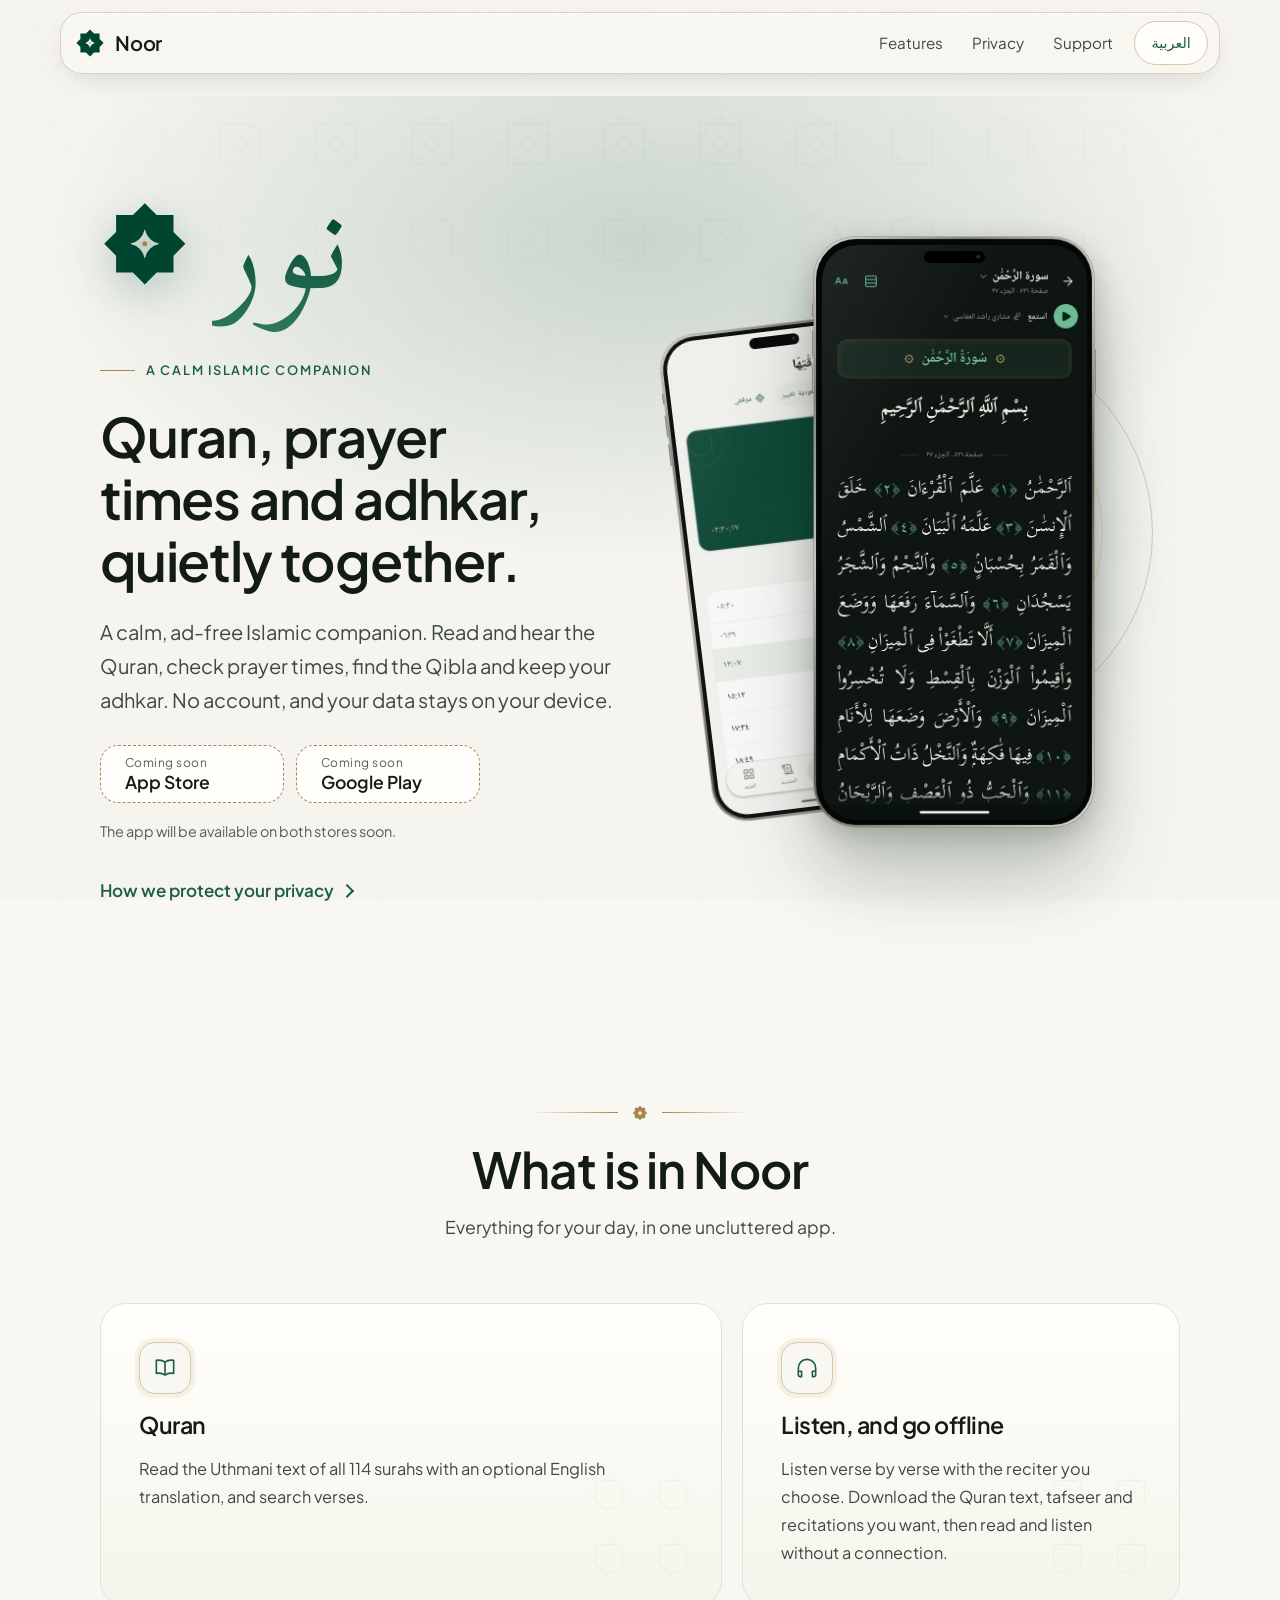
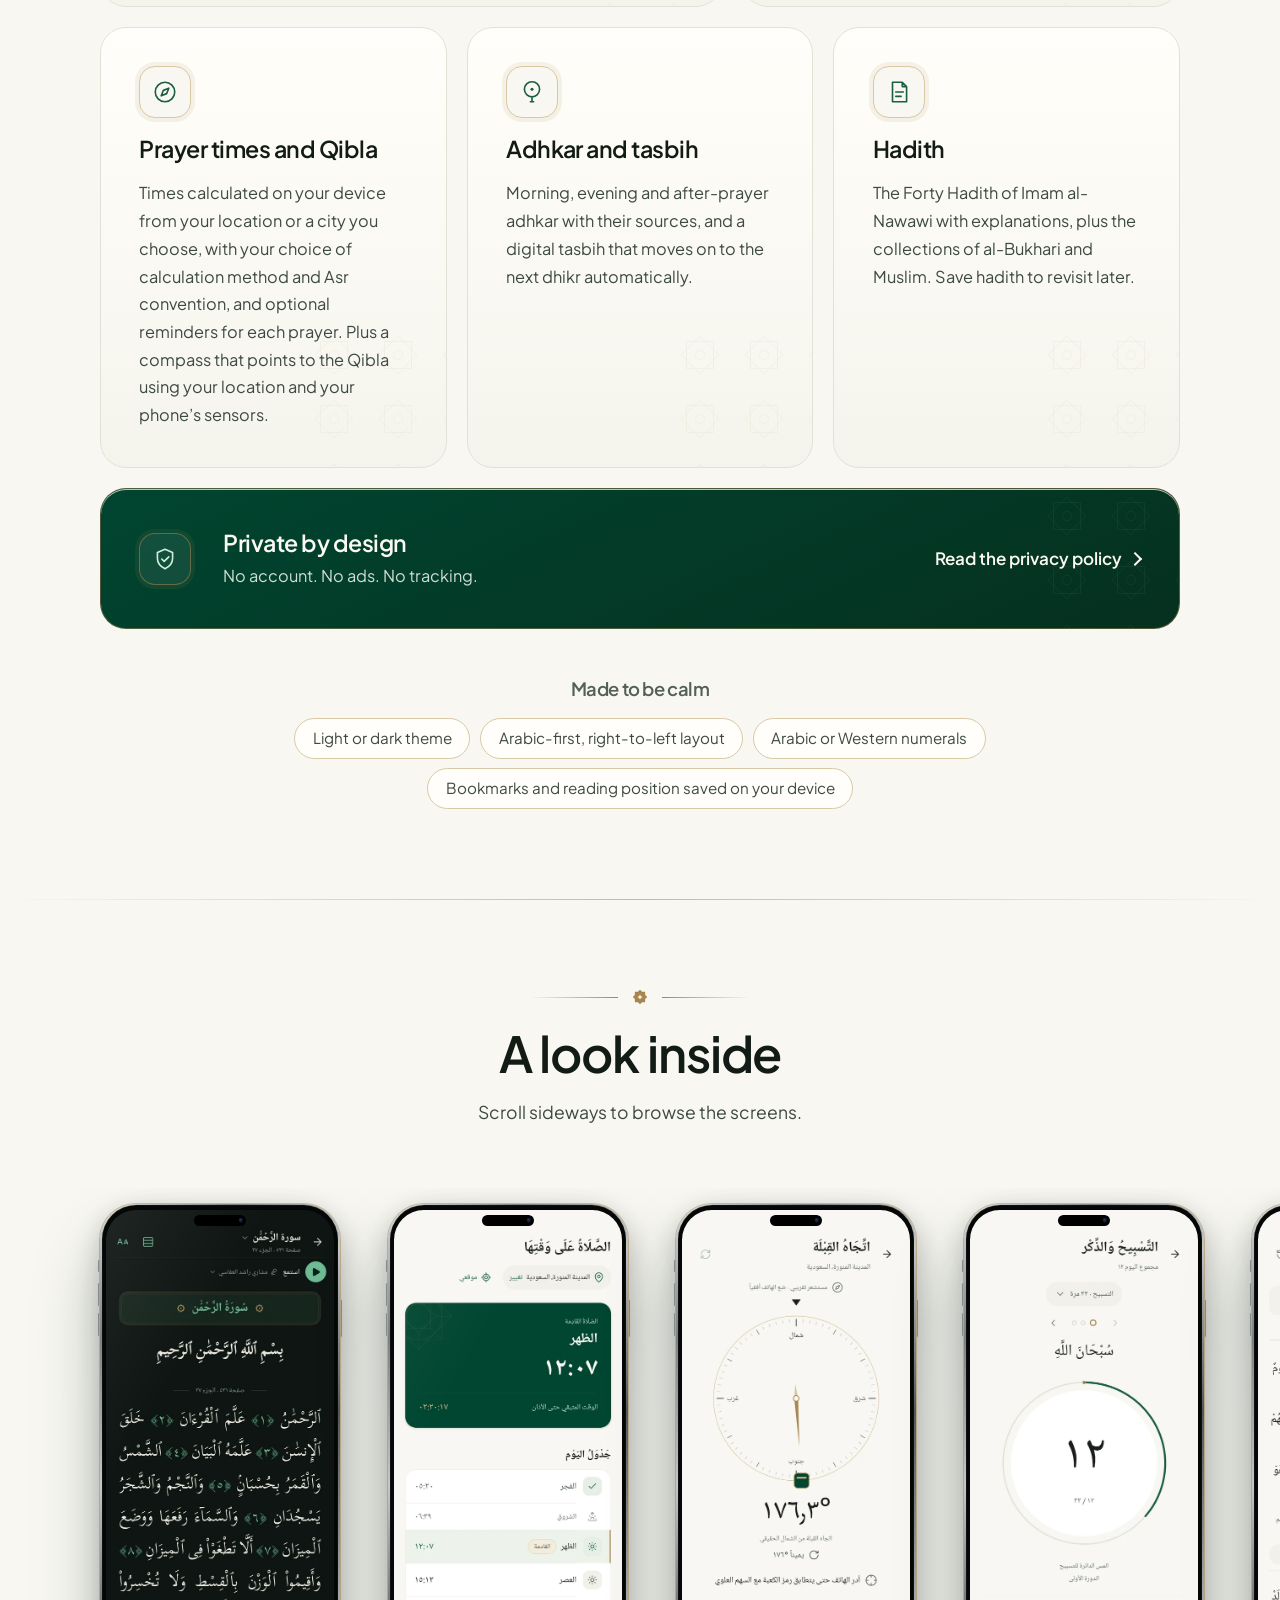
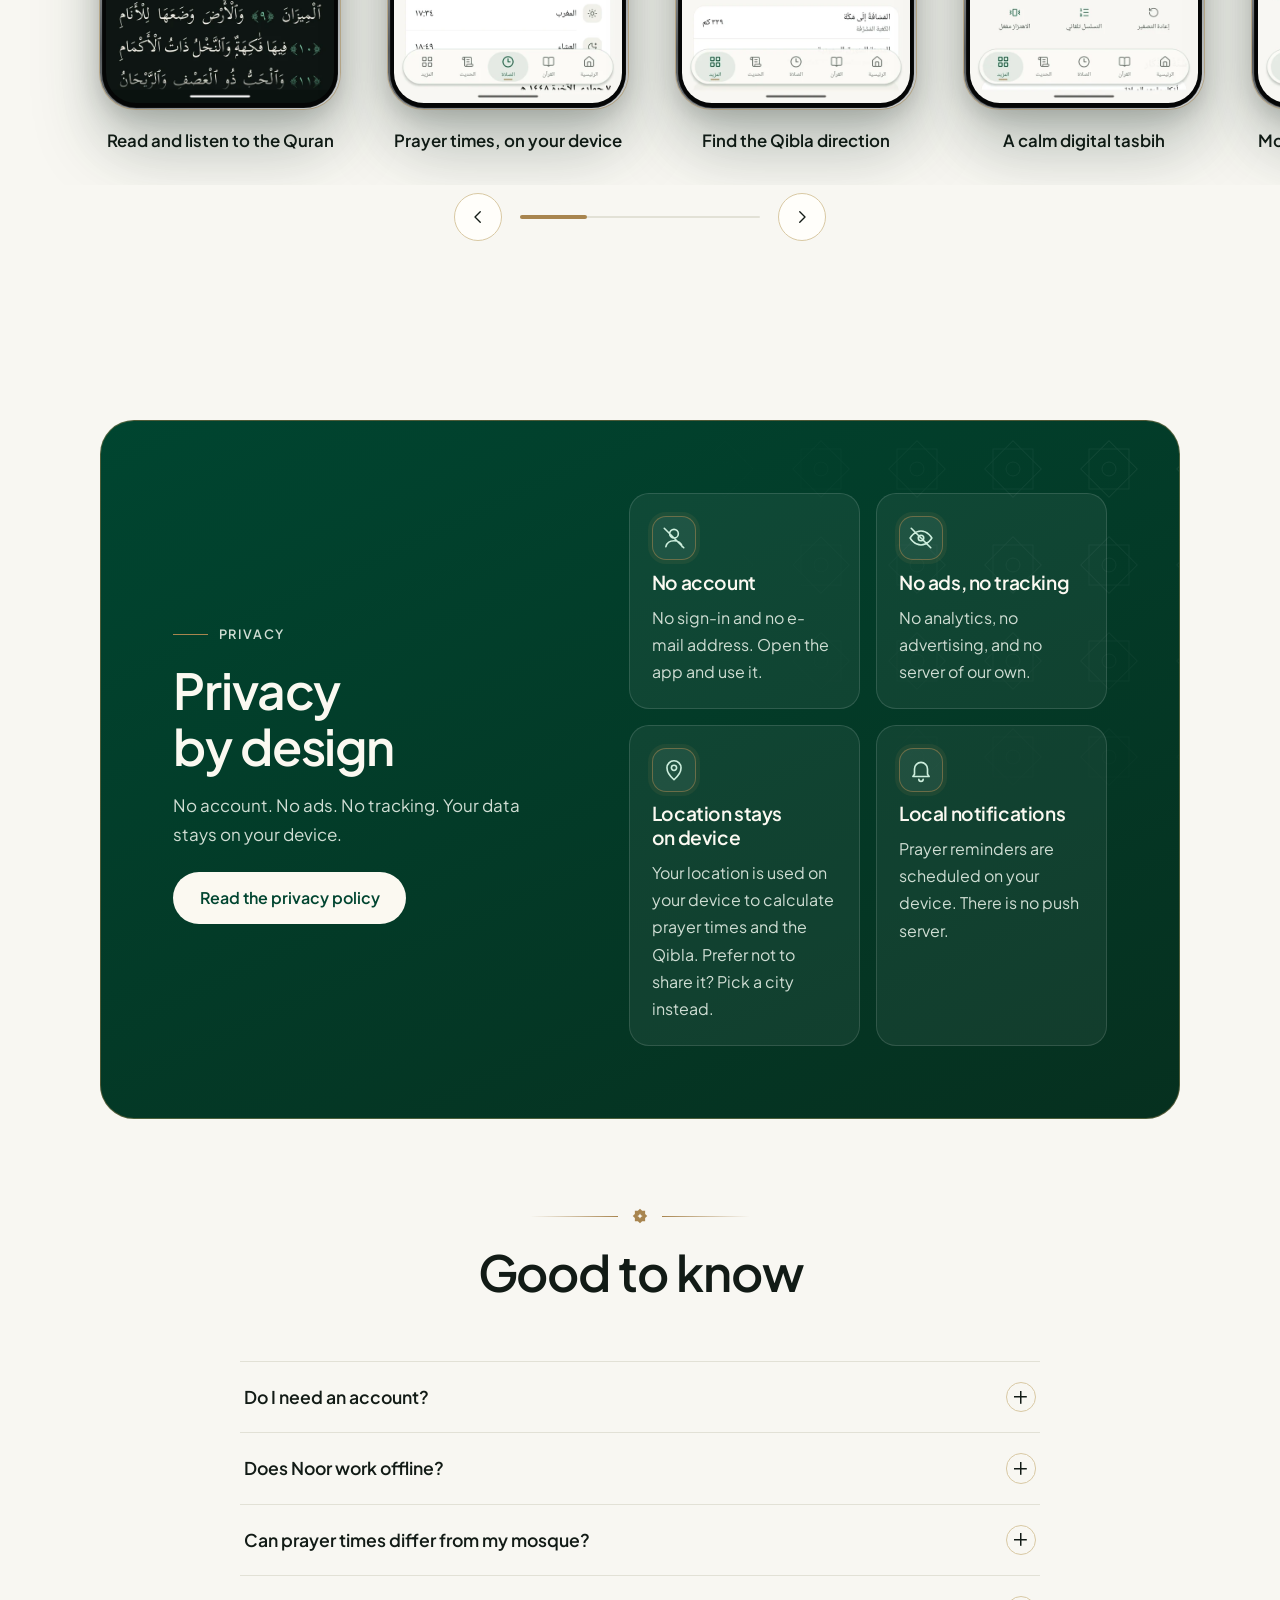
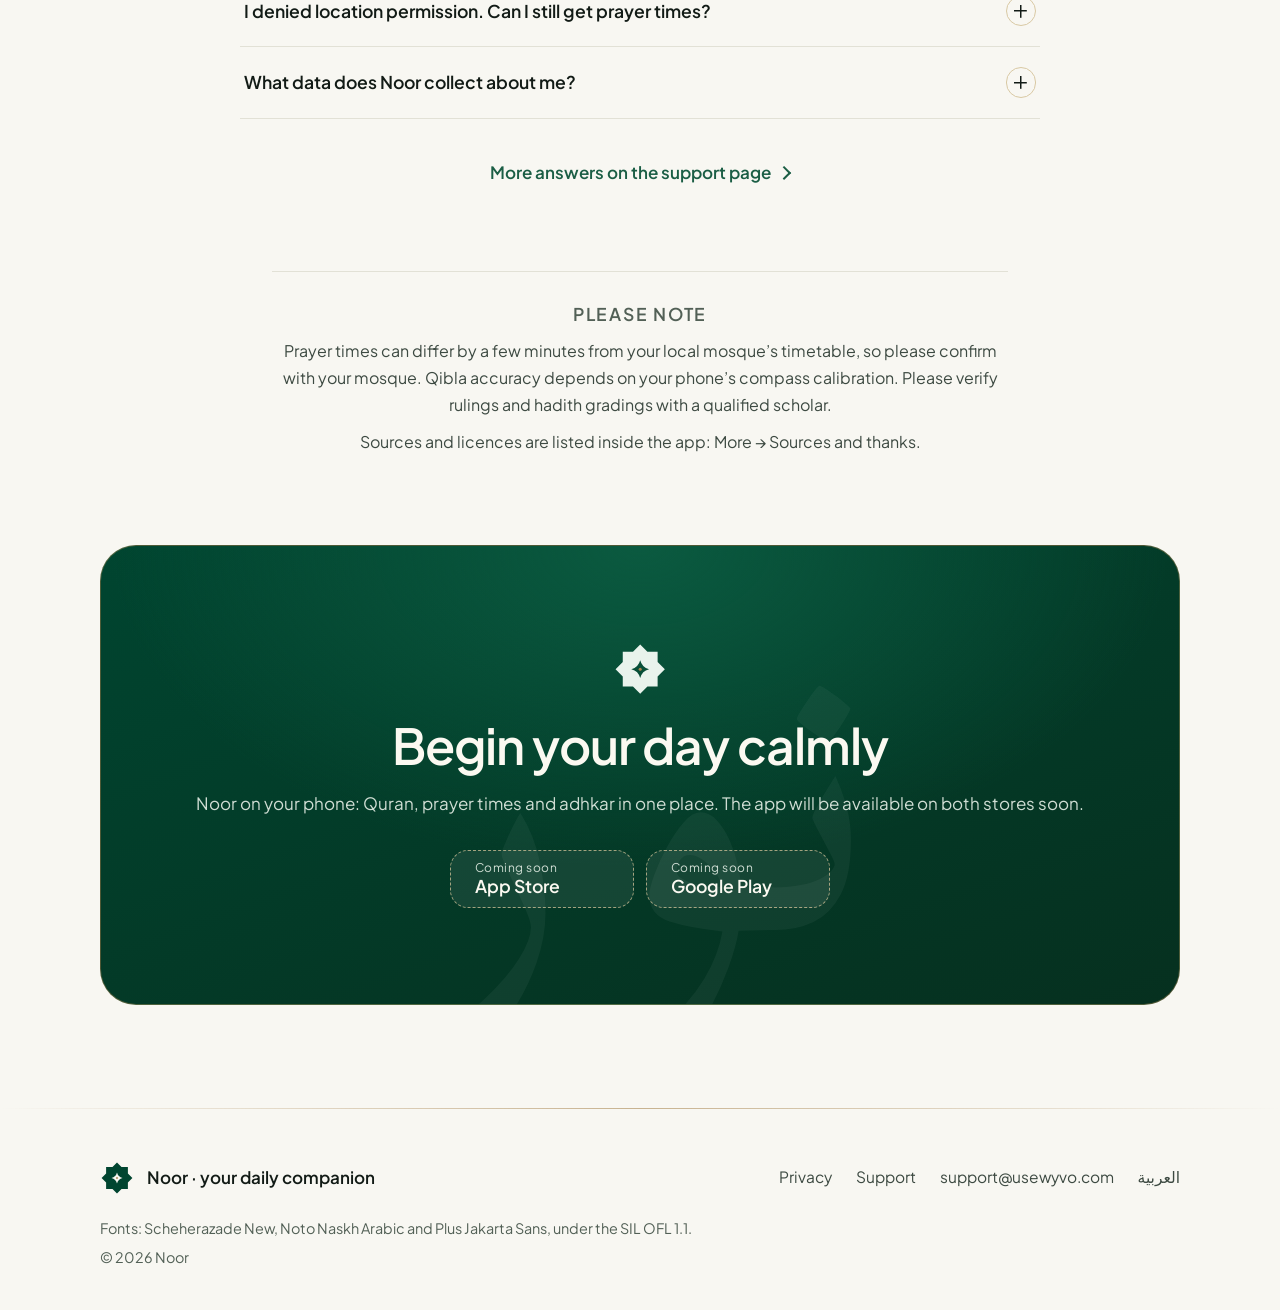
==== commit cf265c9d: "Site: single screenshot per screen from current UI, new phone frame Co-Authored-By: Claude Sonnet 5." ====
--- a/en/index.html
+++ b/en/index.html
@@ -59,8 +59,8 @@
 </div>
 <div class="stage">
 <span class="ring r1" aria-hidden="true"></span><span class="ring r2" aria-hidden="true"></span>
-<div class="pw-back" aria-hidden="true"><div class="phone small"><picture><source media="(prefers-color-scheme: dark)" srcset="../assets/img/app-prayer-dark.webp"><img src="../assets/img/app-prayer-light.webp" width="540" height="1152" alt="" decoding="async"></picture></div></div>
-<div class="pw-front"><div class="phone"><picture><source media="(prefers-color-scheme: dark)" srcset="../assets/img/app-reader-dark.webp"><img src="../assets/img/app-reader-light.webp" width="540" height="1152" alt="The reader in the light theme: Surah Al-Baqarah in Uthmani script with a recitation bar." fetchpriority="high" decoding="async"></picture></div></div>
+<div class="pw-back" aria-hidden="true"><div class="phone small"><i class="pb pb-l1"></i><i class="pb pb-l2"></i><i class="pb pb-l3"></i><i class="pb pb-r"></i><div class="pf"><div class="screen"><img src="../assets/img/app-prayer-light.webp" width="540" height="1171" alt="" decoding="async"><span class="island"></span></div></div></div></div>
+<div class="pw-front"><div class="phone"><i class="pb pb-l1"></i><i class="pb pb-l2"></i><i class="pb pb-l3"></i><i class="pb pb-r"></i><div class="pf"><div class="screen"><img src="../assets/img/app-reader-dark.webp" width="540" height="1171" alt="The reader in the dark theme: a Quran page in Uthmani script with a recitation bar." fetchpriority="high" decoding="async"><span class="island"></span></div></div></div></div>
 </div>
 </div>
 </section>
@@ -82,12 +82,12 @@
 <section class="section showcase" aria-labelledby="shots-h">
 <div class="wrap"><div class="section-head rv"><span class="orn" aria-hidden="true"><svg viewBox="0 0 512 512" focusable="false"><path fill="currentColor" fill-rule="evenodd" d="M256.00 24.00 L323.95 91.95 L420.05 91.95 L420.05 188.05 L488.00 256.00 L420.05 323.95 L420.05 420.05 L323.95 420.05 L256.00 488.00 L188.05 420.05 L91.95 420.05 L91.95 323.95 L24.00 256.00 L91.95 188.05 L91.95 91.95 L188.05 91.95Z M256.00 172.48 Q272.70 239.30 339.52 256.00 Q272.70 272.70 256.00 339.52 Q239.30 272.70 172.48 256.00 Q239.30 239.30 256.00 172.48Z"/></svg></span><h2 id="shots-h">A look inside</h2><p>Scroll sideways to browse the screens.</p></div></div>
 <ul class="strip" tabindex="0" role="list" aria-label="A look inside">
-<li><figure><div class="pair"><div><div class="phone small"><img src="../assets/img/app-reader-light.webp" width="540" height="1152" alt="The reader in the light theme: Surah Al-Baqarah in Uthmani script with a recitation bar." loading="lazy" decoding="async"></div><span class="tag">Light</span></div><div><div class="phone small"><img src="../assets/img/app-reader-dark.webp" width="540" height="1152" alt="The reader in the dark theme: a Quran page with a recitation bar." loading="lazy" decoding="async"></div><span class="tag">Dark</span></div></div><figcaption class="slide-cap"><strong>Read and listen to the Quran</strong></figcaption></figure></li>
-<li><figure><div class="pair"><div><div class="phone small"><img src="../assets/img/app-prayer-light.webp" width="540" height="1152" alt="Prayer times in the light theme: the Hijri calendar and a deep green card for the next prayer." loading="lazy" decoding="async"></div><span class="tag">Light</span></div><div><div class="phone small"><img src="../assets/img/app-prayer-dark.webp" width="540" height="1152" alt="Prayer times in the dark theme: the Hijri calendar and a deep green card for the next prayer." loading="lazy" decoding="async"></div><span class="tag">Dark</span></div></div><figcaption class="slide-cap"><strong>Prayer times, on your device</strong></figcaption></figure></li>
-<li><figure><div class="phone small"><img src="../assets/img/app-qibla-light.webp" width="540" height="1152" alt="The Qibla compass with the bearing in degrees." loading="lazy" decoding="async"></div><figcaption class="slide-cap"><strong>Find the Qibla direction</strong></figcaption></figure></li>
-<li><figure><div class="phone small"><img src="../assets/img/app-tasbih-light.webp" width="540" height="1152" alt="The digital tasbih: a green counter circle with the phrase Subhan Allah." loading="lazy" decoding="async"></div><figcaption class="slide-cap"><strong>A calm digital tasbih</strong></figcaption></figure></li>
-<li><figure><div class="phone small"><img src="../assets/img/app-adhkar-light.webp" width="540" height="1152" alt="The adhkar screen with morning, evening and after-prayer tabs." loading="lazy" decoding="async"></div><figcaption class="slide-cap"><strong>Morning and evening adhkar</strong></figcaption></figure></li>
-<li><figure><div class="phone small"><img src="../assets/img/app-more-dark.webp" width="540" height="1152" alt="The dark theme with the appearance choices on the More screen." loading="lazy" decoding="async"></div><figcaption class="slide-cap"><strong>Light or dark, as you prefer</strong></figcaption></figure></li>
+<li><figure><div class="phone small"><i class="pb pb-l1"></i><i class="pb pb-l2"></i><i class="pb pb-l3"></i><i class="pb pb-r"></i><div class="pf"><div class="screen"><img src="../assets/img/app-reader-dark.webp" width="540" height="1171" alt="The reader in the dark theme: a Quran page in Uthmani script with a recitation bar." loading="lazy" decoding="async"><span class="island"></span></div></div></div><figcaption class="slide-cap"><strong>Read and listen to the Quran</strong></figcaption></figure></li>
+<li><figure><div class="phone small"><i class="pb pb-l1"></i><i class="pb pb-l2"></i><i class="pb pb-l3"></i><i class="pb pb-r"></i><div class="pf"><div class="screen"><img src="../assets/img/app-prayer-light.webp" width="540" height="1171" alt="Prayer times in the light theme: the Hijri calendar and a deep green card for the next prayer." loading="lazy" decoding="async"><span class="island"></span></div></div></div><figcaption class="slide-cap"><strong>Prayer times, on your device</strong></figcaption></figure></li>
+<li><figure><div class="phone small"><i class="pb pb-l1"></i><i class="pb pb-l2"></i><i class="pb pb-l3"></i><i class="pb pb-r"></i><div class="pf"><div class="screen"><img src="../assets/img/app-qibla-light.webp" width="540" height="1171" alt="The Qibla compass with the bearing in degrees." loading="lazy" decoding="async"><span class="island"></span></div></div></div><figcaption class="slide-cap"><strong>Find the Qibla direction</strong></figcaption></figure></li>
+<li><figure><div class="phone small"><i class="pb pb-l1"></i><i class="pb pb-l2"></i><i class="pb pb-l3"></i><i class="pb pb-r"></i><div class="pf"><div class="screen"><img src="../assets/img/app-tasbih-light.webp" width="540" height="1171" alt="The digital tasbih: a green counter circle with the phrase Subhan Allah." loading="lazy" decoding="async"><span class="island"></span></div></div></div><figcaption class="slide-cap"><strong>A calm digital tasbih</strong></figcaption></figure></li>
+<li><figure><div class="phone small"><i class="pb pb-l1"></i><i class="pb pb-l2"></i><i class="pb pb-l3"></i><i class="pb pb-r"></i><div class="pf"><div class="screen"><img src="../assets/img/app-adhkar-light.webp" width="540" height="1171" alt="The adhkar screen with morning, evening and after-prayer tabs." loading="lazy" decoding="async"><span class="island"></span></div></div></div><figcaption class="slide-cap"><strong>Morning and evening adhkar</strong></figcaption></figure></li>
+<li><figure><div class="phone small"><i class="pb pb-l1"></i><i class="pb pb-l2"></i><i class="pb pb-l3"></i><i class="pb pb-r"></i><div class="pf"><div class="screen"><img src="../assets/img/app-more-dark.webp" width="540" height="1171" alt="The dark theme with the appearance choices on the More screen." loading="lazy" decoding="async"><span class="island"></span></div></div></div><figcaption class="slide-cap"><strong>Light or dark, as you prefer</strong></figcaption></figure></li>
 </ul>
 <div class="strip-ctl"><button class="cbtn" type="button" data-dir="-1" aria-label="Previous screen"><svg viewBox="0 0 24 24" aria-hidden="true"><path d="M15 5l-7 7 7 7"/></svg></button><span class="progress" aria-hidden="true"></span><button class="cbtn" type="button" data-dir="1" aria-label="Next screen"><svg viewBox="0 0 24 24" aria-hidden="true"><path d="M9 5l7 7-7 7"/></svg></button></div>
 </section>
--- a/assets/style.css
+++ b/assets/style.css
@@ -147,12 +147,24 @@
 .ring.r2{width:min(66%,24rem);aspect-ratio:1;opacity:.2}
 .pw-front{position:relative;z-index:2}
 .pw-back{position:absolute;z-index:1;inset-inline-start:calc(50% - var(--pw-b)/2 - var(--s)*clamp(5.5rem,17vw,9.5rem));top:50%;margin-top:calc(var(--ph-b)/-2 + 2.2rem)}
-.phone{--pw:clamp(13rem,58vw,17.5rem);position:relative;width:var(--pw);padding:.55rem;border-radius:2.6rem;background:linear-gradient(150deg,#2b332f,#0b0f0d 60%);box-shadow:0 0 0 1px rgba(255,255,255,.13) inset,0 0 0 1px color-mix(in srgb,var(--gold) 55%,transparent),0 50px 80px -34px rgba(0,30,20,.55),0 14px 26px -14px rgba(0,0,0,.4)}
-.phone::after{content:"";position:absolute;top:.95rem;inset-inline:0;margin-inline:auto;width:22%;height:.7rem;border-radius:99px;background:#050706;opacity:.92}
-.phone img{width:100%;aspect-ratio:540/1152;border-radius:2.1rem;background:var(--surface2);object-fit:cover}
-.phone.small{--pw:clamp(11.5rem,40vw,14rem);border-radius:2.2rem;padding:.45rem}
-.phone.small img{border-radius:1.8rem}
-.pw-back{--pw-b:clamp(11rem,34vw,14.5rem);--ph-b:calc(var(--pw-b)*2.13)}
+/* Generic modern flagship-style phone: all sizes in em, 1em = phone width (font-size:var(--pw)).
+   Physical left/right on purpose: the hardware sides must not mirror with page direction. */
+.phone{--pw:clamp(13rem,58vw,17.5rem);font-size:var(--pw);position:relative;width:1em;aspect-ratio:1/2.107;line-height:0;filter:drop-shadow(0 .16em .14em rgba(0,30,20,.22)) drop-shadow(0 .03em .05em rgba(0,0,0,.2))}
+.pf{position:absolute;inset:0;border-radius:.15em;padding:.026em;background:linear-gradient(135deg,#d9dcdd 0%,#7c8083 18%,#c4c7c8 38%,#55595c 60%,#9ea2a4 82%,#cfd2d3 100%);box-shadow:0 0 0 1px color-mix(in srgb,var(--gold) 50%,transparent)}
+.pf::before{content:"";position:absolute;inset:.007em;border-radius:.143em;background:#050606;box-shadow:inset 0 0 0 .0025em rgba(255,255,255,.07)}
+.screen{position:relative;width:100%;height:100%;border-radius:.1245em;overflow:hidden;margin:0;background:#0b0f0d;transform:translateZ(0)}
+.screen img{display:block;width:100%;height:100%;object-fit:cover}
+.screen::after{content:"";position:absolute;inset:0;border-radius:inherit;background:linear-gradient(120deg,rgba(255,255,255,.07),rgba(255,255,255,0) 32%);pointer-events:none}
+.island{position:absolute;z-index:2;top:.0215em;left:50%;width:.218em;height:.0455em;margin-left:-.109em;border-radius:99px;background:#000}
+.island::after{content:"";position:absolute;top:50%;right:.0125em;width:.0175em;height:.0175em;margin-top:-.00875em;border-radius:50%;background:radial-gradient(circle at 35% 35%,#2b3b5c 0,#0d1320 55%,#000 100%)}
+.pb{position:absolute;display:block;width:.0115em;border-radius:.004em;background:linear-gradient(90deg,#6c7073,#c5c8c9 55%,#8d9193)}
+.pb-l1,.pb-l2,.pb-l3{left:-.0075em}
+.pb-l1{top:.235em;height:.05em}
+.pb-l2{top:.33em;height:.098em}
+.pb-l3{top:.455em;height:.098em}
+.pb-r{right:-.0075em;top:.4em;height:.155em;background:linear-gradient(270deg,#6c7073,#c5c8c9 55%,#8d9193)}
+.phone.small{--pw:clamp(11.5rem,40vw,14rem)}
+.pw-back{--pw-b:clamp(11rem,34vw,14.5rem);--ph-b:calc(var(--pw-b)*2.107)}
 .pw-back .phone{--pw:var(--pw-b);transform:rotate(calc(var(--s)*-7deg));filter:saturate(.9) brightness(.97);opacity:.96}
 @media (max-width:560px){.pw-back{inset-inline-start:calc(50% - var(--pw-b)/2 - var(--s)*6.5rem)}.pw-back .phone{opacity:.9}}
 @keyframes float{0%,100%{translate:0 0}50%{translate:0 -12px}}
@@ -202,18 +214,15 @@
 
 /* screenshot showcase */
 .showcase{padding-inline:0;timeline-scope:--strip;overflow:clip}
-.strip{--g:max(clamp(1.25rem,5vw,2.5rem),calc((100% - var(--maxw))/2 + 2.5rem));display:flex;align-items:flex-start;gap:clamp(1.5rem,4vw,3rem);list-style:none;margin:0;padding:1rem var(--g) 2rem;overflow-x:auto;overscroll-behavior-x:contain;scroll-snap-type:x mandatory;scroll-padding-inline:var(--g);scrollbar-width:none;scroll-timeline:--strip x;border-radius:12px}
+.strip .phone.small{--pw:clamp(11.5rem,52vw,15rem)}
+.strip{justify-content:safe center;--g:max(clamp(1.25rem,5vw,2.5rem),calc((100% - var(--maxw))/2 + 2.5rem));display:flex;align-items:flex-start;gap:clamp(1.5rem,4vw,3rem);list-style:none;margin:0;padding:1rem var(--g) 2rem;overflow-x:auto;overscroll-behavior-x:contain;scroll-snap-type:x mandatory;scroll-padding-inline:var(--g);scrollbar-width:none;scroll-timeline:--strip x;border-radius:12px}
 .strip::-webkit-scrollbar{display:none}
 .strip>li{flex:none;scroll-snap-align:start}
 .strip figure{margin:0;display:flex;flex-direction:column;align-items:center;gap:1.25rem}
-.pair{display:flex;gap:clamp(.9rem,2vw,1.5rem);align-items:flex-start}
-.pair>div:last-child{margin-top:2.5rem}
 .slide-cap{display:flex;flex-direction:column;align-items:center;text-align:center;gap:.2rem}
 .slide-cap strong{font-family:var(--lat);font-size:1.05rem;font-weight:600;line-height:1.4}
 html[lang=ar] .slide-cap strong{font-family:var(--ar-display);font-weight:400;font-size:1.55rem}
-.tag{display:inline-block;margin-top:.7rem;padding:.1rem .8rem;border-radius:99px;border:1px solid var(--gold-soft);font-size:.78rem;color:var(--muted);line-height:1.7}
-html[lang=ar] .tag{font-size:.95rem}
-.pair>div{scroll-snap-align:start;display:flex;flex-direction:column;align-items:center}
+.strip-ctl[hidden]{display:none}
 .strip-ctl{display:flex;align-items:center;justify-content:center;gap:1.1rem;margin-top:.5rem}
 .progress{display:none;position:relative;height:2px;width:min(15rem,50vw);background:var(--line);border-radius:2px}
 @supports (animation-timeline:scroll()){.progress{display:block}}
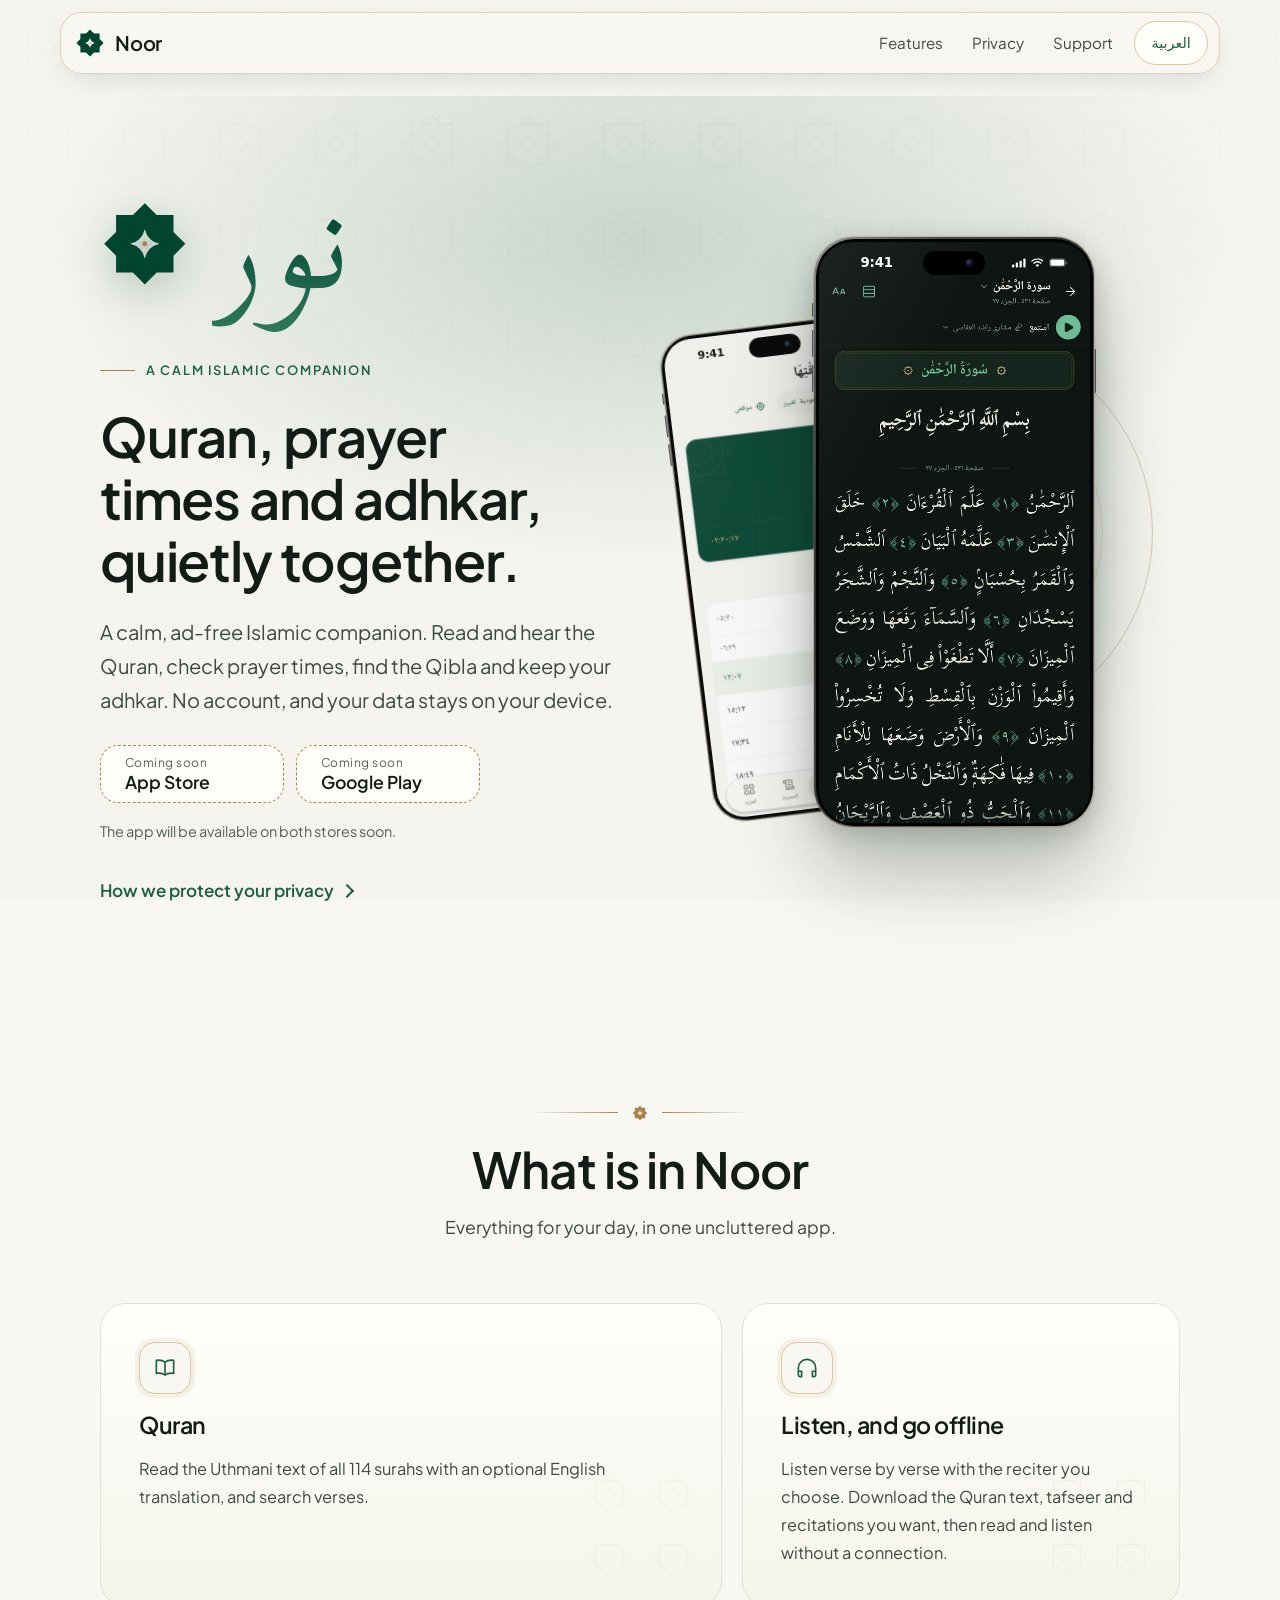
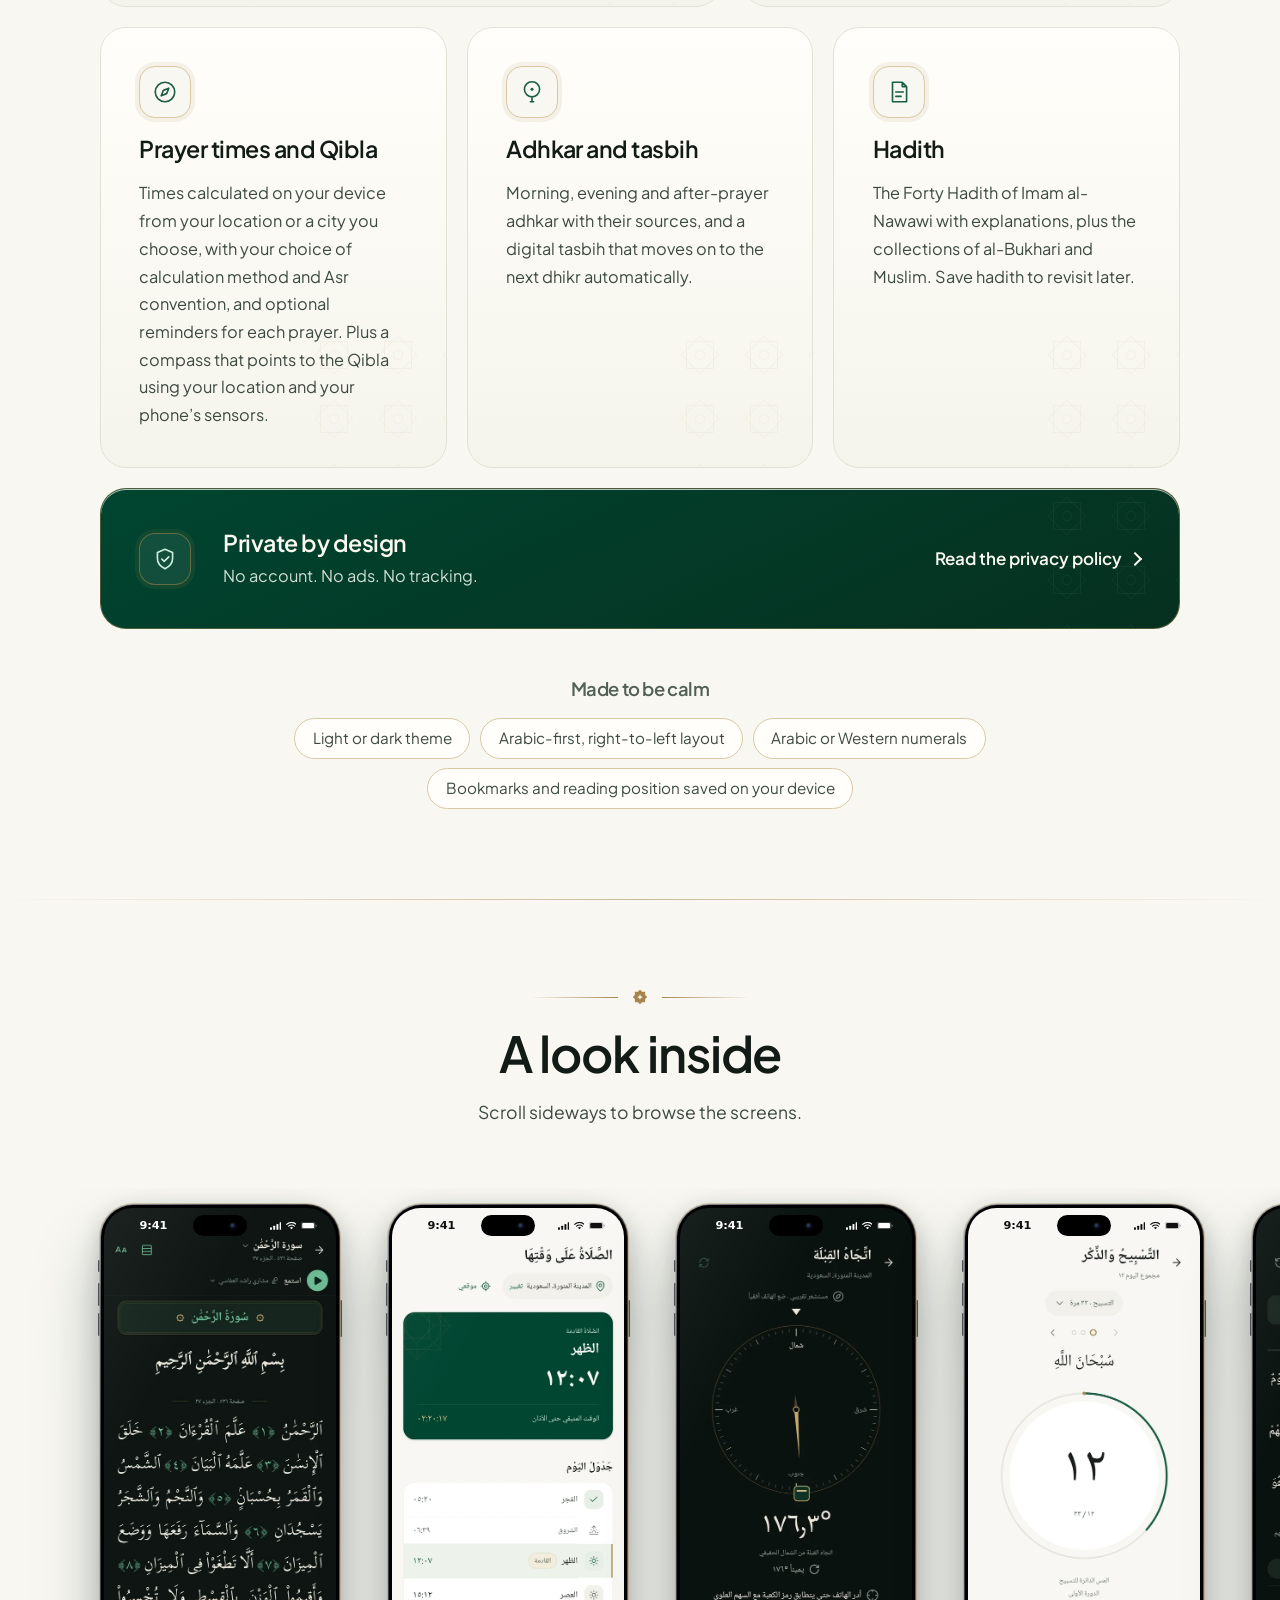
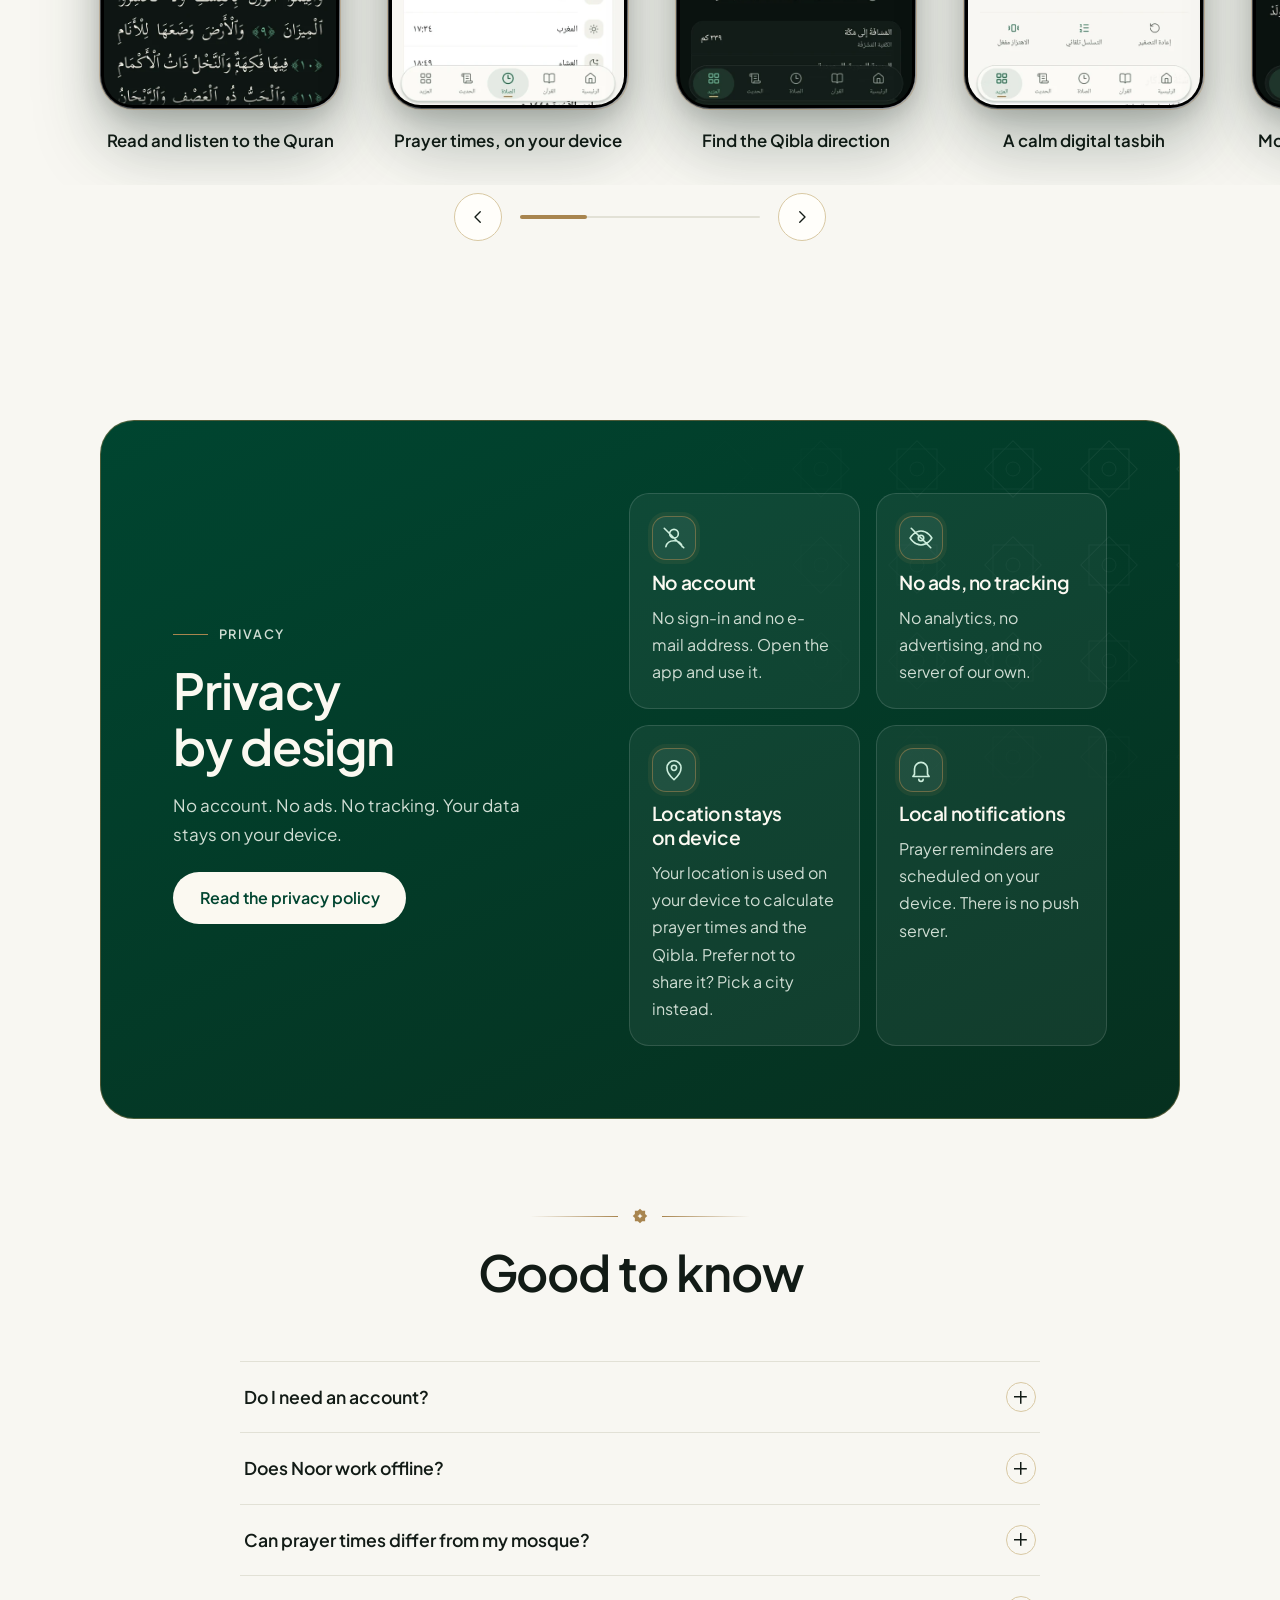
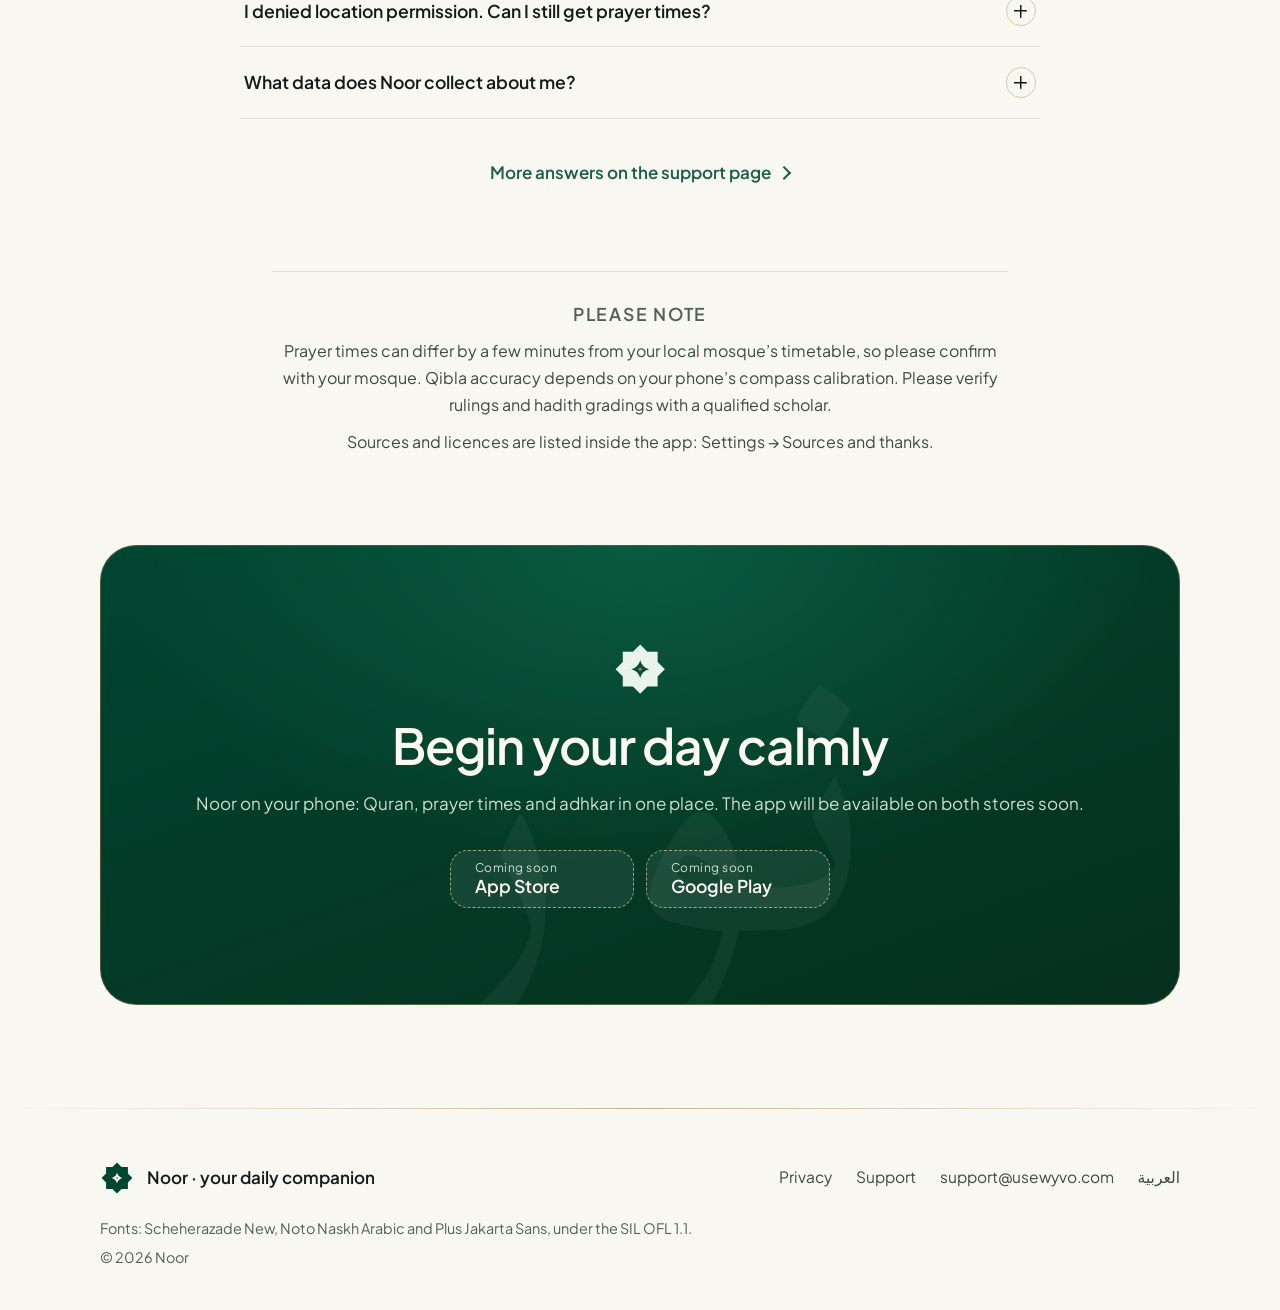
==== commit e61128e7: "Site: accurate phone frame with status bar, Settings naming, new share image Co-Authored-By: Claude " ====
--- a/en/index.html
+++ b/en/index.html
@@ -59,8 +59,8 @@
 </div>
 <div class="stage">
 <span class="ring r1" aria-hidden="true"></span><span class="ring r2" aria-hidden="true"></span>
-<div class="pw-back" aria-hidden="true"><div class="phone small"><i class="pb pb-l1"></i><i class="pb pb-l2"></i><i class="pb pb-l3"></i><i class="pb pb-r"></i><div class="pf"><div class="screen"><img src="../assets/img/app-prayer-light.webp" width="540" height="1171" alt="" decoding="async"><span class="island"></span></div></div></div></div>
-<div class="pw-front"><div class="phone"><i class="pb pb-l1"></i><i class="pb pb-l2"></i><i class="pb pb-l3"></i><i class="pb pb-r"></i><div class="pf"><div class="screen"><img src="../assets/img/app-reader-dark.webp" width="540" height="1171" alt="The reader in the dark theme: a Quran page in Uthmani script with a recitation bar." fetchpriority="high" decoding="async"><span class="island"></span></div></div></div></div>
+<div class="pw-back" aria-hidden="true"><div class="phone small"><i class="pb pb-l1"></i><i class="pb pb-l2"></i><i class="pb pb-l3"></i><i class="pb pb-r"></i><div class="pf"><div class="screen" data-ink="dark"><img src="../assets/img/app-prayer-light.webp" width="540" height="1171" alt="" decoding="async"><span class="island" aria-hidden="true"></span><span class="sb" aria-hidden="true"><span class="tm">9:41</span><span class="ri"><svg class="sg" viewBox="0 0 18 12"><rect x="0" y="8" width="3" height="4" rx="1"/><rect x="5" y="5.5" width="3" height="6.5" rx="1"/><rect x="10" y="3" width="3" height="9" rx="1"/><rect x="15" y="0" width="3" height="12" rx="1"/></svg><svg class="wf" viewBox="0 0 17 12"><path d="M8.5 11.6 6.1 9.2a3.4 3.4 0 0 1 4.8 0L8.5 11.6Z"/><path fill="none" stroke="currentColor" stroke-width="1.7" stroke-linecap="round" d="M3.9 6.6a6.5 6.5 0 0 1 9.2 0M1.1 3.8a10.4 10.4 0 0 1 14.8 0"/></svg><svg class="bt" viewBox="0 0 28 13"><rect x="0.5" y="0.5" width="23.5" height="12" rx="3.6" fill="none" stroke="currentColor" opacity=".4"/><rect x="2" y="2" width="20.5" height="9" rx="2.3"/><path opacity=".45" d="M25.4 4.4v4.2c.9-.3 1.6-1.1 1.6-2.1s-.7-1.8-1.6-2.1Z"/></svg></span></span></div></div></div></div>
+<div class="pw-front"><div class="phone"><i class="pb pb-l1"></i><i class="pb pb-l2"></i><i class="pb pb-l3"></i><i class="pb pb-r"></i><div class="pf"><div class="screen" data-ink="light"><img src="../assets/img/app-reader-dark.webp" width="540" height="1171" alt="The reader in the dark theme: a Quran page in Uthmani script with a recitation bar." fetchpriority="high" decoding="async"><span class="island" aria-hidden="true"></span><span class="sb" aria-hidden="true"><span class="tm">9:41</span><span class="ri"><svg class="sg" viewBox="0 0 18 12"><rect x="0" y="8" width="3" height="4" rx="1"/><rect x="5" y="5.5" width="3" height="6.5" rx="1"/><rect x="10" y="3" width="3" height="9" rx="1"/><rect x="15" y="0" width="3" height="12" rx="1"/></svg><svg class="wf" viewBox="0 0 17 12"><path d="M8.5 11.6 6.1 9.2a3.4 3.4 0 0 1 4.8 0L8.5 11.6Z"/><path fill="none" stroke="currentColor" stroke-width="1.7" stroke-linecap="round" d="M3.9 6.6a6.5 6.5 0 0 1 9.2 0M1.1 3.8a10.4 10.4 0 0 1 14.8 0"/></svg><svg class="bt" viewBox="0 0 28 13"><rect x="0.5" y="0.5" width="23.5" height="12" rx="3.6" fill="none" stroke="currentColor" opacity=".4"/><rect x="2" y="2" width="20.5" height="9" rx="2.3"/><path opacity=".45" d="M25.4 4.4v4.2c.9-.3 1.6-1.1 1.6-2.1s-.7-1.8-1.6-2.1Z"/></svg></span></span></div></div></div></div>
 </div>
 </div>
 </section>
@@ -82,12 +82,12 @@
 <section class="section showcase" aria-labelledby="shots-h">
 <div class="wrap"><div class="section-head rv"><span class="orn" aria-hidden="true"><svg viewBox="0 0 512 512" focusable="false"><path fill="currentColor" fill-rule="evenodd" d="M256.00 24.00 L323.95 91.95 L420.05 91.95 L420.05 188.05 L488.00 256.00 L420.05 323.95 L420.05 420.05 L323.95 420.05 L256.00 488.00 L188.05 420.05 L91.95 420.05 L91.95 323.95 L24.00 256.00 L91.95 188.05 L91.95 91.95 L188.05 91.95Z M256.00 172.48 Q272.70 239.30 339.52 256.00 Q272.70 272.70 256.00 339.52 Q239.30 272.70 172.48 256.00 Q239.30 239.30 256.00 172.48Z"/></svg></span><h2 id="shots-h">A look inside</h2><p>Scroll sideways to browse the screens.</p></div></div>
 <ul class="strip" tabindex="0" role="list" aria-label="A look inside">
-<li><figure><div class="phone small"><i class="pb pb-l1"></i><i class="pb pb-l2"></i><i class="pb pb-l3"></i><i class="pb pb-r"></i><div class="pf"><div class="screen"><img src="../assets/img/app-reader-dark.webp" width="540" height="1171" alt="The reader in the dark theme: a Quran page in Uthmani script with a recitation bar." loading="lazy" decoding="async"><span class="island"></span></div></div></div><figcaption class="slide-cap"><strong>Read and listen to the Quran</strong></figcaption></figure></li>
-<li><figure><div class="phone small"><i class="pb pb-l1"></i><i class="pb pb-l2"></i><i class="pb pb-l3"></i><i class="pb pb-r"></i><div class="pf"><div class="screen"><img src="../assets/img/app-prayer-light.webp" width="540" height="1171" alt="Prayer times in the light theme: the Hijri calendar and a deep green card for the next prayer." loading="lazy" decoding="async"><span class="island"></span></div></div></div><figcaption class="slide-cap"><strong>Prayer times, on your device</strong></figcaption></figure></li>
-<li><figure><div class="phone small"><i class="pb pb-l1"></i><i class="pb pb-l2"></i><i class="pb pb-l3"></i><i class="pb pb-r"></i><div class="pf"><div class="screen"><img src="../assets/img/app-qibla-light.webp" width="540" height="1171" alt="The Qibla compass with the bearing in degrees." loading="lazy" decoding="async"><span class="island"></span></div></div></div><figcaption class="slide-cap"><strong>Find the Qibla direction</strong></figcaption></figure></li>
-<li><figure><div class="phone small"><i class="pb pb-l1"></i><i class="pb pb-l2"></i><i class="pb pb-l3"></i><i class="pb pb-r"></i><div class="pf"><div class="screen"><img src="../assets/img/app-tasbih-light.webp" width="540" height="1171" alt="The digital tasbih: a green counter circle with the phrase Subhan Allah." loading="lazy" decoding="async"><span class="island"></span></div></div></div><figcaption class="slide-cap"><strong>A calm digital tasbih</strong></figcaption></figure></li>
-<li><figure><div class="phone small"><i class="pb pb-l1"></i><i class="pb pb-l2"></i><i class="pb pb-l3"></i><i class="pb pb-r"></i><div class="pf"><div class="screen"><img src="../assets/img/app-adhkar-light.webp" width="540" height="1171" alt="The adhkar screen with morning, evening and after-prayer tabs." loading="lazy" decoding="async"><span class="island"></span></div></div></div><figcaption class="slide-cap"><strong>Morning and evening adhkar</strong></figcaption></figure></li>
-<li><figure><div class="phone small"><i class="pb pb-l1"></i><i class="pb pb-l2"></i><i class="pb pb-l3"></i><i class="pb pb-r"></i><div class="pf"><div class="screen"><img src="../assets/img/app-more-dark.webp" width="540" height="1171" alt="The dark theme with the appearance choices on the More screen." loading="lazy" decoding="async"><span class="island"></span></div></div></div><figcaption class="slide-cap"><strong>Light or dark, as you prefer</strong></figcaption></figure></li>
+<li><figure><div class="phone small"><i class="pb pb-l1"></i><i class="pb pb-l2"></i><i class="pb pb-l3"></i><i class="pb pb-r"></i><div class="pf"><div class="screen" data-ink="light"><img src="../assets/img/app-reader-dark.webp" width="540" height="1171" alt="The reader in the dark theme: a Quran page in Uthmani script with a recitation bar." loading="lazy" decoding="async"><span class="island" aria-hidden="true"></span><span class="sb" aria-hidden="true"><span class="tm">9:41</span><span class="ri"><svg class="sg" viewBox="0 0 18 12"><rect x="0" y="8" width="3" height="4" rx="1"/><rect x="5" y="5.5" width="3" height="6.5" rx="1"/><rect x="10" y="3" width="3" height="9" rx="1"/><rect x="15" y="0" width="3" height="12" rx="1"/></svg><svg class="wf" viewBox="0 0 17 12"><path d="M8.5 11.6 6.1 9.2a3.4 3.4 0 0 1 4.8 0L8.5 11.6Z"/><path fill="none" stroke="currentColor" stroke-width="1.7" stroke-linecap="round" d="M3.9 6.6a6.5 6.5 0 0 1 9.2 0M1.1 3.8a10.4 10.4 0 0 1 14.8 0"/></svg><svg class="bt" viewBox="0 0 28 13"><rect x="0.5" y="0.5" width="23.5" height="12" rx="3.6" fill="none" stroke="currentColor" opacity=".4"/><rect x="2" y="2" width="20.5" height="9" rx="2.3"/><path opacity=".45" d="M25.4 4.4v4.2c.9-.3 1.6-1.1 1.6-2.1s-.7-1.8-1.6-2.1Z"/></svg></span></span></div></div></div><figcaption class="slide-cap"><strong>Read and listen to the Quran</strong></figcaption></figure></li>
+<li><figure><div class="phone small"><i class="pb pb-l1"></i><i class="pb pb-l2"></i><i class="pb pb-l3"></i><i class="pb pb-r"></i><div class="pf"><div class="screen" data-ink="dark"><img src="../assets/img/app-prayer-light.webp" width="540" height="1171" alt="Prayer times in the light theme: the Hijri calendar and a deep green card for the next prayer." loading="lazy" decoding="async"><span class="island" aria-hidden="true"></span><span class="sb" aria-hidden="true"><span class="tm">9:41</span><span class="ri"><svg class="sg" viewBox="0 0 18 12"><rect x="0" y="8" width="3" height="4" rx="1"/><rect x="5" y="5.5" width="3" height="6.5" rx="1"/><rect x="10" y="3" width="3" height="9" rx="1"/><rect x="15" y="0" width="3" height="12" rx="1"/></svg><svg class="wf" viewBox="0 0 17 12"><path d="M8.5 11.6 6.1 9.2a3.4 3.4 0 0 1 4.8 0L8.5 11.6Z"/><path fill="none" stroke="currentColor" stroke-width="1.7" stroke-linecap="round" d="M3.9 6.6a6.5 6.5 0 0 1 9.2 0M1.1 3.8a10.4 10.4 0 0 1 14.8 0"/></svg><svg class="bt" viewBox="0 0 28 13"><rect x="0.5" y="0.5" width="23.5" height="12" rx="3.6" fill="none" stroke="currentColor" opacity=".4"/><rect x="2" y="2" width="20.5" height="9" rx="2.3"/><path opacity=".45" d="M25.4 4.4v4.2c.9-.3 1.6-1.1 1.6-2.1s-.7-1.8-1.6-2.1Z"/></svg></span></span></div></div></div><figcaption class="slide-cap"><strong>Prayer times, on your device</strong></figcaption></figure></li>
+<li><figure><div class="phone small"><i class="pb pb-l1"></i><i class="pb pb-l2"></i><i class="pb pb-l3"></i><i class="pb pb-r"></i><div class="pf"><div class="screen" data-ink="light"><img src="../assets/img/app-qibla-dark.webp" width="540" height="1171" alt="The Qibla compass with the bearing in degrees." loading="lazy" decoding="async"><span class="island" aria-hidden="true"></span><span class="sb" aria-hidden="true"><span class="tm">9:41</span><span class="ri"><svg class="sg" viewBox="0 0 18 12"><rect x="0" y="8" width="3" height="4" rx="1"/><rect x="5" y="5.5" width="3" height="6.5" rx="1"/><rect x="10" y="3" width="3" height="9" rx="1"/><rect x="15" y="0" width="3" height="12" rx="1"/></svg><svg class="wf" viewBox="0 0 17 12"><path d="M8.5 11.6 6.1 9.2a3.4 3.4 0 0 1 4.8 0L8.5 11.6Z"/><path fill="none" stroke="currentColor" stroke-width="1.7" stroke-linecap="round" d="M3.9 6.6a6.5 6.5 0 0 1 9.2 0M1.1 3.8a10.4 10.4 0 0 1 14.8 0"/></svg><svg class="bt" viewBox="0 0 28 13"><rect x="0.5" y="0.5" width="23.5" height="12" rx="3.6" fill="none" stroke="currentColor" opacity=".4"/><rect x="2" y="2" width="20.5" height="9" rx="2.3"/><path opacity=".45" d="M25.4 4.4v4.2c.9-.3 1.6-1.1 1.6-2.1s-.7-1.8-1.6-2.1Z"/></svg></span></span></div></div></div><figcaption class="slide-cap"><strong>Find the Qibla direction</strong></figcaption></figure></li>
+<li><figure><div class="phone small"><i class="pb pb-l1"></i><i class="pb pb-l2"></i><i class="pb pb-l3"></i><i class="pb pb-r"></i><div class="pf"><div class="screen" data-ink="dark"><img src="../assets/img/app-tasbih-light.webp" width="540" height="1171" alt="The digital tasbih: a green counter circle with the phrase Subhan Allah." loading="lazy" decoding="async"><span class="island" aria-hidden="true"></span><span class="sb" aria-hidden="true"><span class="tm">9:41</span><span class="ri"><svg class="sg" viewBox="0 0 18 12"><rect x="0" y="8" width="3" height="4" rx="1"/><rect x="5" y="5.5" width="3" height="6.5" rx="1"/><rect x="10" y="3" width="3" height="9" rx="1"/><rect x="15" y="0" width="3" height="12" rx="1"/></svg><svg class="wf" viewBox="0 0 17 12"><path d="M8.5 11.6 6.1 9.2a3.4 3.4 0 0 1 4.8 0L8.5 11.6Z"/><path fill="none" stroke="currentColor" stroke-width="1.7" stroke-linecap="round" d="M3.9 6.6a6.5 6.5 0 0 1 9.2 0M1.1 3.8a10.4 10.4 0 0 1 14.8 0"/></svg><svg class="bt" viewBox="0 0 28 13"><rect x="0.5" y="0.5" width="23.5" height="12" rx="3.6" fill="none" stroke="currentColor" opacity=".4"/><rect x="2" y="2" width="20.5" height="9" rx="2.3"/><path opacity=".45" d="M25.4 4.4v4.2c.9-.3 1.6-1.1 1.6-2.1s-.7-1.8-1.6-2.1Z"/></svg></span></span></div></div></div><figcaption class="slide-cap"><strong>A calm digital tasbih</strong></figcaption></figure></li>
+<li><figure><div class="phone small"><i class="pb pb-l1"></i><i class="pb pb-l2"></i><i class="pb pb-l3"></i><i class="pb pb-r"></i><div class="pf"><div class="screen" data-ink="light"><img src="../assets/img/app-adhkar-dark.webp" width="540" height="1171" alt="The adhkar screen with morning, evening and after-prayer tabs." loading="lazy" decoding="async"><span class="island" aria-hidden="true"></span><span class="sb" aria-hidden="true"><span class="tm">9:41</span><span class="ri"><svg class="sg" viewBox="0 0 18 12"><rect x="0" y="8" width="3" height="4" rx="1"/><rect x="5" y="5.5" width="3" height="6.5" rx="1"/><rect x="10" y="3" width="3" height="9" rx="1"/><rect x="15" y="0" width="3" height="12" rx="1"/></svg><svg class="wf" viewBox="0 0 17 12"><path d="M8.5 11.6 6.1 9.2a3.4 3.4 0 0 1 4.8 0L8.5 11.6Z"/><path fill="none" stroke="currentColor" stroke-width="1.7" stroke-linecap="round" d="M3.9 6.6a6.5 6.5 0 0 1 9.2 0M1.1 3.8a10.4 10.4 0 0 1 14.8 0"/></svg><svg class="bt" viewBox="0 0 28 13"><rect x="0.5" y="0.5" width="23.5" height="12" rx="3.6" fill="none" stroke="currentColor" opacity=".4"/><rect x="2" y="2" width="20.5" height="9" rx="2.3"/><path opacity=".45" d="M25.4 4.4v4.2c.9-.3 1.6-1.1 1.6-2.1s-.7-1.8-1.6-2.1Z"/></svg></span></span></div></div></div><figcaption class="slide-cap"><strong>Morning and evening adhkar</strong></figcaption></figure></li>
+<li><figure><div class="phone small"><i class="pb pb-l1"></i><i class="pb pb-l2"></i><i class="pb pb-l3"></i><i class="pb pb-r"></i><div class="pf"><div class="screen" data-ink="dark"><img src="../assets/img/app-more-light.webp" width="540" height="1171" alt="The More screen in the light theme with the appearance choices: system, light or dark." loading="lazy" decoding="async"><span class="island" aria-hidden="true"></span><span class="sb" aria-hidden="true"><span class="tm">9:41</span><span class="ri"><svg class="sg" viewBox="0 0 18 12"><rect x="0" y="8" width="3" height="4" rx="1"/><rect x="5" y="5.5" width="3" height="6.5" rx="1"/><rect x="10" y="3" width="3" height="9" rx="1"/><rect x="15" y="0" width="3" height="12" rx="1"/></svg><svg class="wf" viewBox="0 0 17 12"><path d="M8.5 11.6 6.1 9.2a3.4 3.4 0 0 1 4.8 0L8.5 11.6Z"/><path fill="none" stroke="currentColor" stroke-width="1.7" stroke-linecap="round" d="M3.9 6.6a6.5 6.5 0 0 1 9.2 0M1.1 3.8a10.4 10.4 0 0 1 14.8 0"/></svg><svg class="bt" viewBox="0 0 28 13"><rect x="0.5" y="0.5" width="23.5" height="12" rx="3.6" fill="none" stroke="currentColor" opacity=".4"/><rect x="2" y="2" width="20.5" height="9" rx="2.3"/><path opacity=".45" d="M25.4 4.4v4.2c.9-.3 1.6-1.1 1.6-2.1s-.7-1.8-1.6-2.1Z"/></svg></span></span></div></div></div><figcaption class="slide-cap"><strong>Light or dark, as you prefer</strong></figcaption></figure></li>
 </ul>
 <div class="strip-ctl"><button class="cbtn" type="button" data-dir="-1" aria-label="Previous screen"><svg viewBox="0 0 24 24" aria-hidden="true"><path d="M15 5l-7 7 7 7"/></svg></button><span class="progress" aria-hidden="true"></span><button class="cbtn" type="button" data-dir="1" aria-label="Next screen"><svg viewBox="0 0 24 24" aria-hidden="true"><path d="M9 5l7 7-7 7"/></svg></button></div>
 </section>
@@ -111,7 +111,7 @@
 <div class="section-head rv"><span class="orn" aria-hidden="true"><svg viewBox="0 0 512 512" focusable="false"><path fill="currentColor" fill-rule="evenodd" d="M256.00 24.00 L323.95 91.95 L420.05 91.95 L420.05 188.05 L488.00 256.00 L420.05 323.95 L420.05 420.05 L323.95 420.05 L256.00 488.00 L188.05 420.05 L91.95 420.05 L91.95 323.95 L24.00 256.00 L91.95 188.05 L91.95 91.95 L188.05 91.95Z M256.00 172.48 Q272.70 239.30 339.52 256.00 Q272.70 272.70 256.00 339.52 Q239.30 272.70 172.48 256.00 Q239.30 239.30 256.00 172.48Z"/></svg></span><h2>Good to know</h2></div>
 <div class="faq rv">
 <details><summary>Do I need an account?</summary><div class="ans"><p>No. Noor has no accounts and no sign-in. Open it and use it.</p></div></details>
-<details><summary>Does Noor work offline?</summary><div class="ans"><p>Partly. Quran text, tafseer and recitations are fetched from public services the first time you use them. From More → Offline content you can download them and then read and listen without a connection. Prayer times, the Qibla compass, the tasbih and your bookmarks work without internet.</p></div></details>
+<details><summary>Does Noor work offline?</summary><div class="ans"><p>Partly. Quran text, tafseer and recitations are fetched from public services the first time you use them. From Settings → Offline content you can download them and then read and listen without a connection. Prayer times, the Qibla compass, the tasbih and your bookmarks work without internet.</p></div></details>
 <details><summary>Can prayer times differ from my mosque?</summary><div class="ans"><p>Times are calculated on your device from your location and the date, and you can choose the calculation method and Asr convention. They can differ by a few minutes from your local mosque’s timetable, so please confirm with your mosque.</p></div></details>
 <details><summary>I denied location permission. Can I still get prayer times?</summary><div class="ans"><p>Yes. In Prayer, choose a city from the list or search for one. Noor then calculates the times for it without needing location permission.</p></div></details>
 <details><summary>What data does Noor collect about me?</summary><div class="ans"><p>The developer does not receive, store or sell your personal data. There are no accounts, no ads and no analytics, and your bookmarks and settings stay on your device. The full details are in the privacy policy.</p></div></details>
@@ -120,7 +120,7 @@
 <div class="note rv">
 <h2>Please note</h2>
 <p>Prayer times can differ by a few minutes from your local mosque’s timetable, so please confirm with your mosque. Qibla accuracy depends on your phone’s compass calibration. Please verify rulings and hadith gradings with a qualified scholar.</p>
-<p class="fine">Sources and licences are listed inside the app: More → Sources and thanks.</p>
+<p class="fine">Sources and licences are listed inside the app: Settings → Sources and thanks.</p>
 </div>
 </div>
 </section>
--- a/assets/style.css
+++ b/assets/style.css
@@ -150,19 +150,26 @@
 /* Generic modern flagship-style phone: all sizes in em, 1em = phone width (font-size:var(--pw)).
    Physical left/right on purpose: the hardware sides must not mirror with page direction. */
 .phone{--pw:clamp(13rem,58vw,17.5rem);font-size:var(--pw);position:relative;width:1em;aspect-ratio:1/2.107;line-height:0;filter:drop-shadow(0 .16em .14em rgba(0,30,20,.22)) drop-shadow(0 .03em .05em rgba(0,0,0,.2))}
-.pf{position:absolute;inset:0;border-radius:.15em;padding:.026em;background:linear-gradient(135deg,#d9dcdd 0%,#7c8083 18%,#c4c7c8 38%,#55595c 60%,#9ea2a4 82%,#cfd2d3 100%);box-shadow:0 0 0 1px color-mix(in srgb,var(--gold) 50%,transparent)}
-.pf::before{content:"";position:absolute;inset:.007em;border-radius:.143em;background:#050606;box-shadow:inset 0 0 0 .0025em rgba(255,255,255,.07)}
-.screen{position:relative;width:100%;height:100%;border-radius:.1245em;overflow:hidden;margin:0;background:#0b0f0d;transform:translateZ(0)}
+.pf{position:absolute;inset:0;border-radius:.14em;padding:.017em;background:linear-gradient(135deg,#8d9195 0%,#3d4044 14%,#1c1e21 40%,#2a2d30 62%,#43474b 84%,#9a9ea2 100%);box-shadow:0 0 0 1px color-mix(in srgb,var(--gold) 38%,transparent),0 0 0 .0035em rgba(255,255,255,.1) inset}
+.pf::before{content:"";position:absolute;inset:.0045em;border-radius:.1355em;background:#000;box-shadow:0 0 0 .002em rgba(255,255,255,.12)}
+.screen{position:relative;width:100%;height:100%;border-radius:.119em;overflow:hidden;margin:0;background:#0b0f0d;transform:translateZ(0)}
 .screen img{display:block;width:100%;height:100%;object-fit:cover}
-.screen::after{content:"";position:absolute;inset:0;border-radius:inherit;background:linear-gradient(120deg,rgba(255,255,255,.07),rgba(255,255,255,0) 32%);pointer-events:none}
-.island{position:absolute;z-index:2;top:.0215em;left:50%;width:.218em;height:.0455em;margin-left:-.109em;border-radius:99px;background:#000}
-.island::after{content:"";position:absolute;top:50%;right:.0125em;width:.0175em;height:.0175em;margin-top:-.00875em;border-radius:50%;background:radial-gradient(circle at 35% 35%,#2b3b5c 0,#0d1320 55%,#000 100%)}
-.pb{position:absolute;display:block;width:.0115em;border-radius:.004em;background:linear-gradient(90deg,#6c7073,#c5c8c9 55%,#8d9193)}
+.screen::after{content:"";position:absolute;inset:0;border-radius:inherit;background:linear-gradient(120deg,rgba(255,255,255,.06),rgba(255,255,255,0) 30%);pointer-events:none}
+/* island: 23.4% of screen width, 2.6:1 pill, 3.4% from top; status row centred on it. Physical sides, never mirrored. */
+.island{position:absolute;z-index:2;top:.0322em;left:50%;width:.222em;height:.0853em;margin-left:-.111em;border-radius:99px;background:#000}
+.island::after{content:"";position:absolute;top:50%;right:.0435em;width:.0256em;height:.0256em;margin-top:-.0128em;border-radius:50%;background:radial-gradient(circle at 38% 36%,#34456d 0,#141a2e 45%,#05060b 75%,#000 100%);box-shadow:0 0 0 .0035em #0a0a0c}
+.sb{position:absolute;z-index:3;inset:0 0 auto 0;height:.1496em;direction:ltr;pointer-events:none;color:#111;font-family:system-ui,-apple-system,"Segoe UI",Roboto,"Helvetica Neue",sans-serif}
+.screen[data-ink=light] .sb{color:#fff}
+.tm{position:absolute;left:3.12em;top:50%;transform:translateY(-50%);font-size:.0474em;line-height:1;font-weight:700;letter-spacing:-.01em}
+.ri{position:absolute;right:.0777em;top:50%;transform:translateY(-50%);display:flex;align-items:center;gap:.0185em}
+.ri svg{display:block;fill:currentColor}
+.sg{width:.0484em;height:.0341em}.wf{width:.0455em;height:.0322em}.bt{width:.0683em;height:.0317em}
+.pb{position:absolute;display:block;width:.0115em;border-radius:.004em;background:linear-gradient(90deg,#2b2e31,#8e9296 50%,#44484c)}
 .pb-l1,.pb-l2,.pb-l3{left:-.0075em}
 .pb-l1{top:.235em;height:.05em}
 .pb-l2{top:.33em;height:.098em}
 .pb-l3{top:.455em;height:.098em}
-.pb-r{right:-.0075em;top:.4em;height:.155em;background:linear-gradient(270deg,#6c7073,#c5c8c9 55%,#8d9193)}
+.pb-r{right:-.0075em;top:.4em;height:.155em;background:linear-gradient(270deg,#2b2e31,#8e9296 50%,#44484c)}
 .phone.small{--pw:clamp(11.5rem,40vw,14rem)}
 .pw-back{--pw-b:clamp(11rem,34vw,14.5rem);--ph-b:calc(var(--pw-b)*2.107)}
 .pw-back .phone{--pw:var(--pw-b);transform:rotate(calc(var(--s)*-7deg));filter:saturate(.9) brightness(.97);opacity:.96}
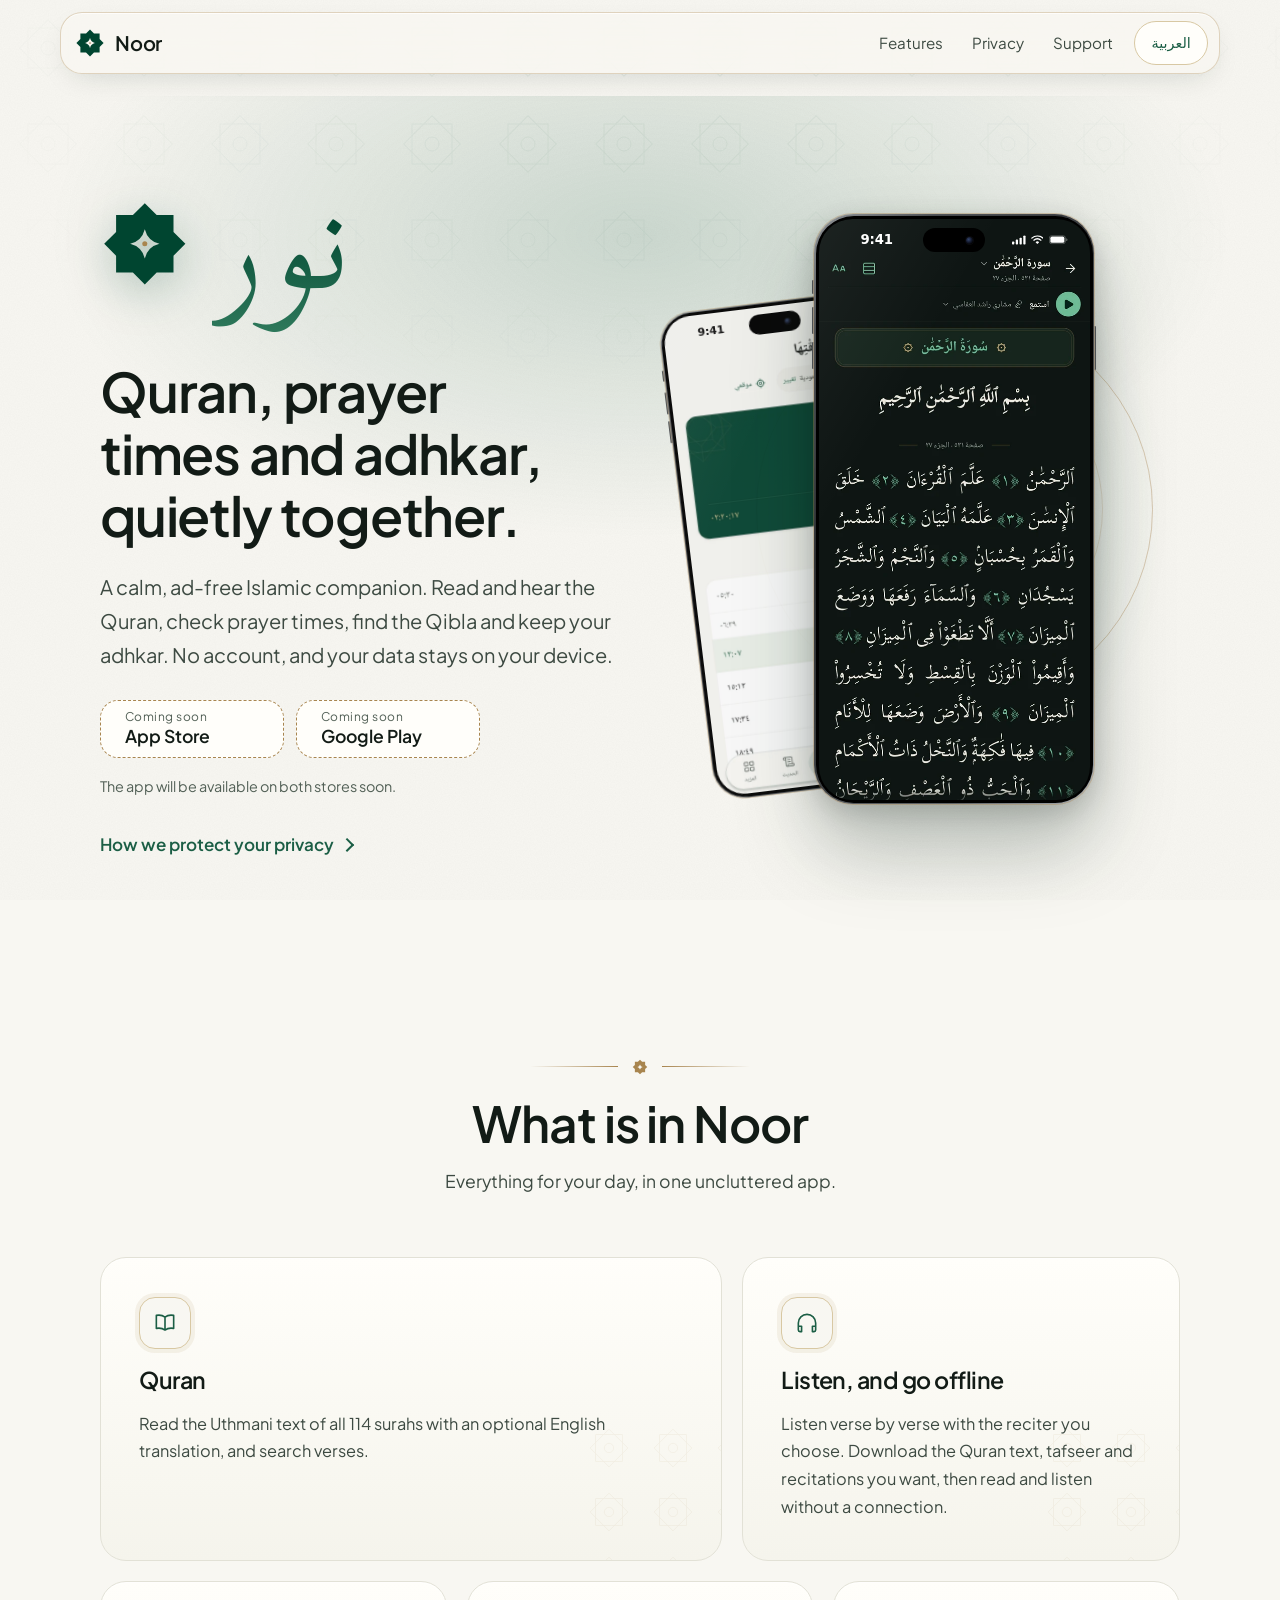
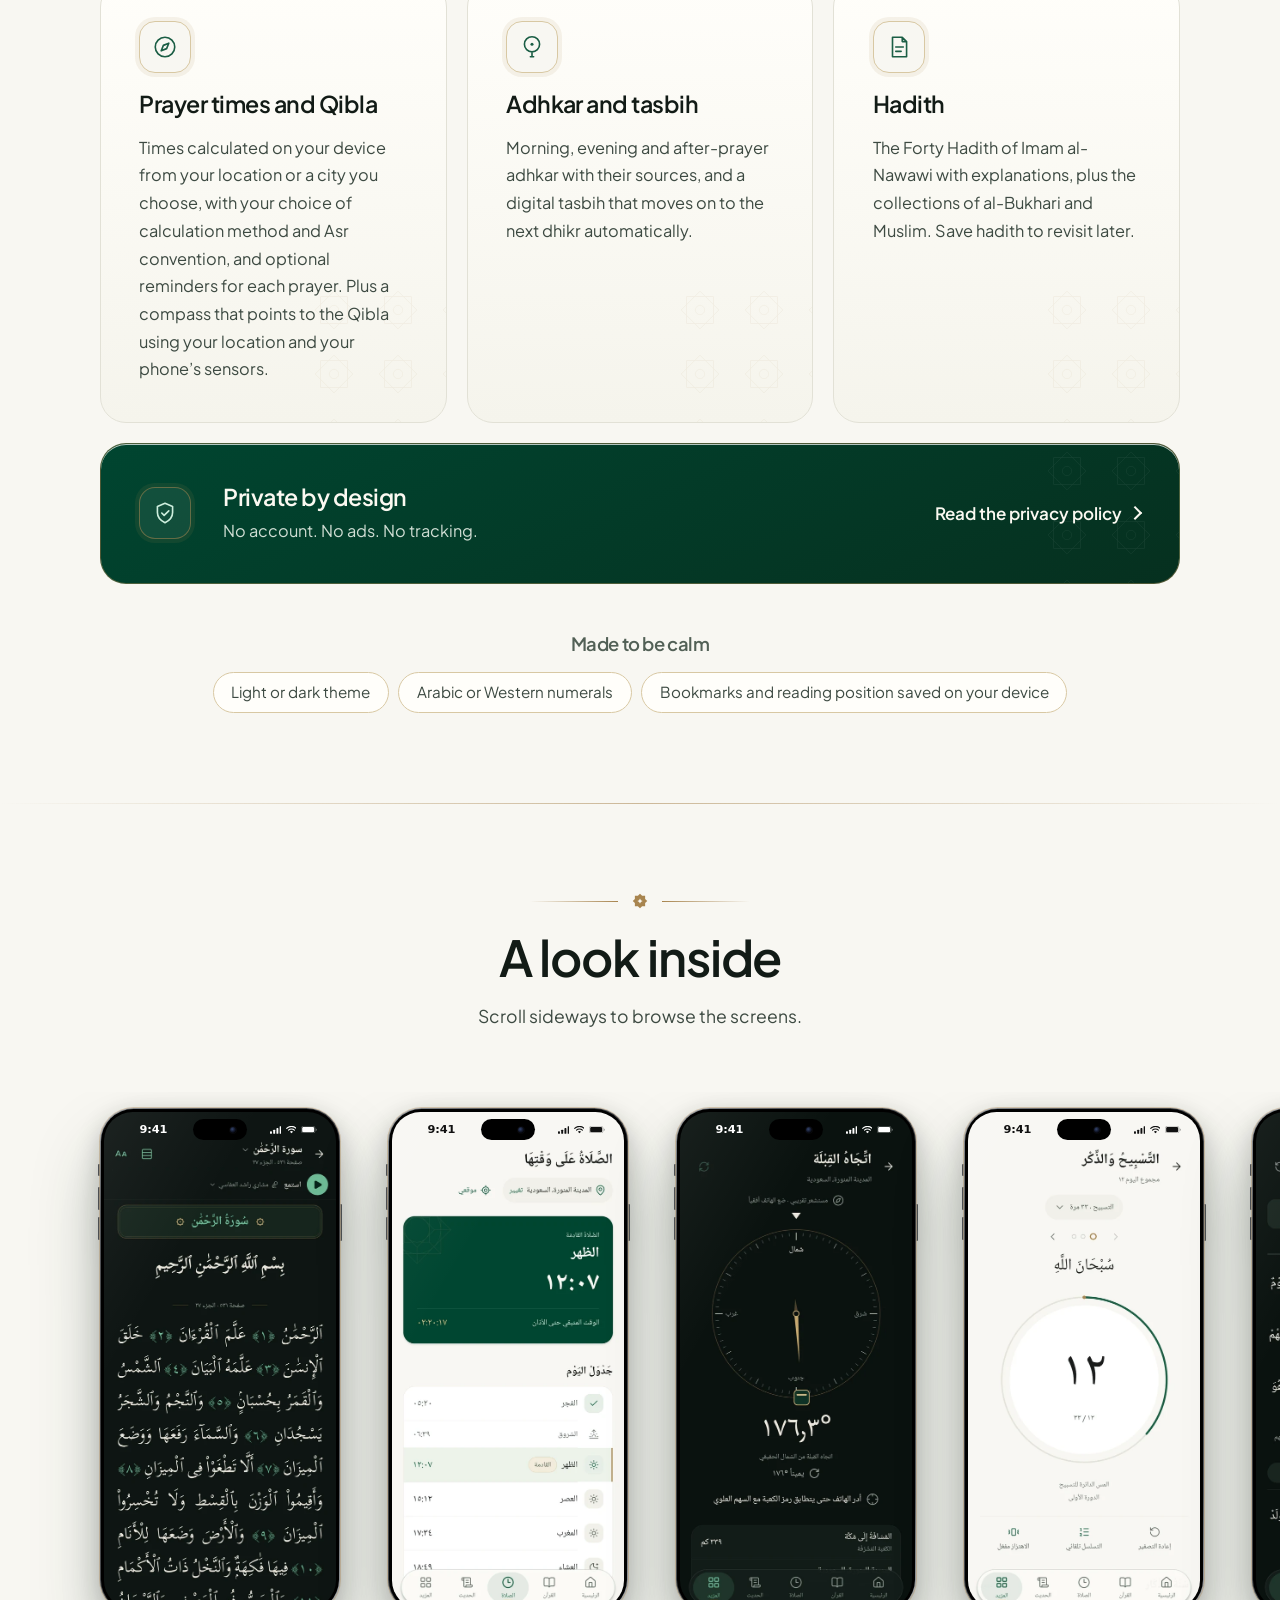
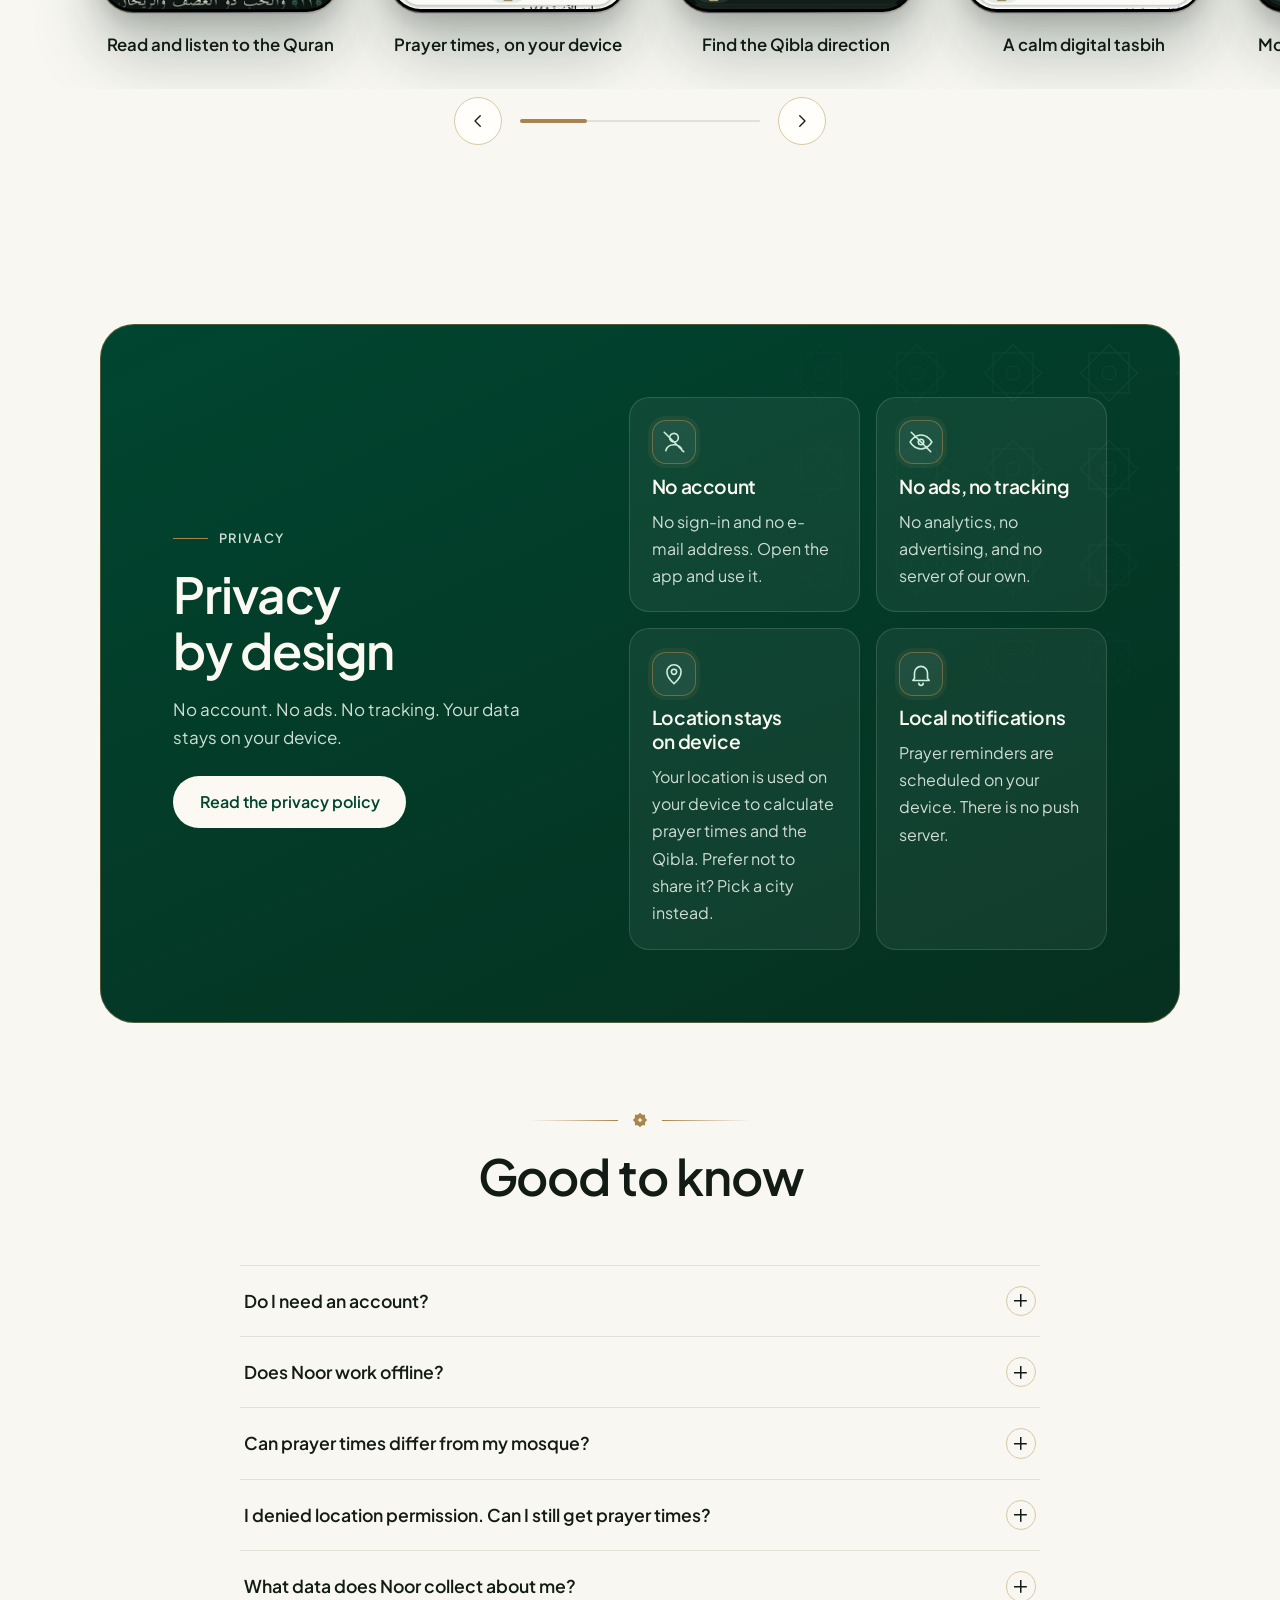
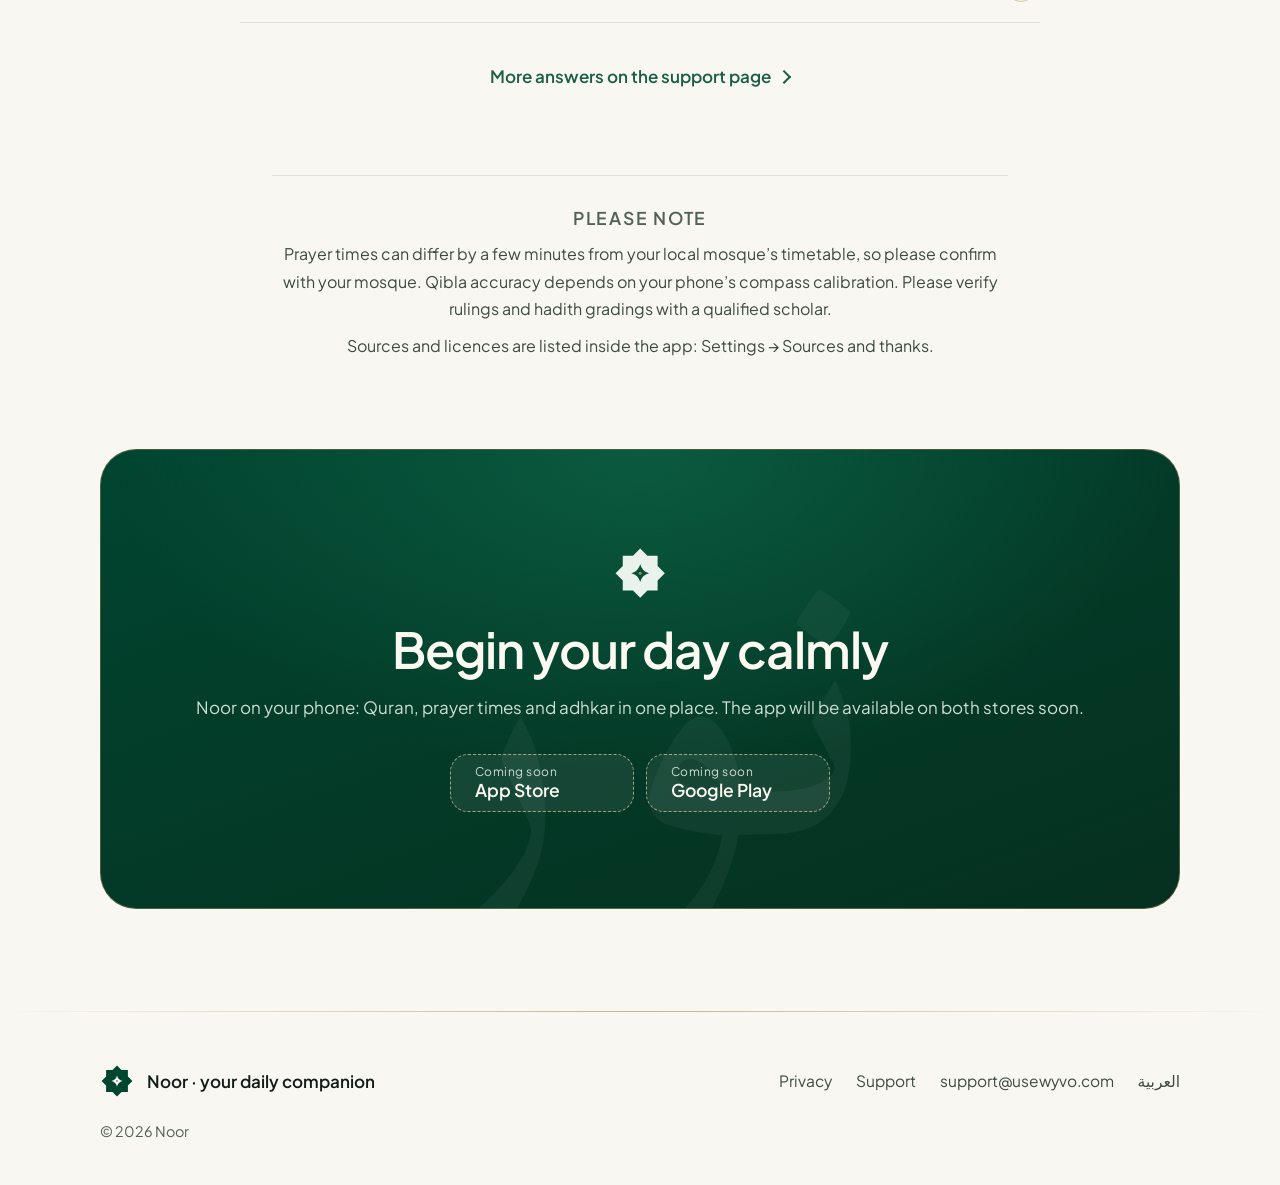
==== commit db76eac8: "Site: remove hero tag, RTL chip, fonts line; update method list and wording Co-Authored-By: Claude S" ====
--- a/en/index.html
+++ b/en/index.html
@@ -47,7 +47,7 @@
 <div class="wrap hero-grid">
 <div class="hero-copy">
 <div class="lockup" aria-hidden="true"><svg class="mark" viewBox="0 0 512 512" aria-hidden="true" focusable="false"><path fill="currentColor" fill-rule="evenodd" d="M256.00 24.00 L323.95 91.95 L420.05 91.95 L420.05 188.05 L488.00 256.00 L420.05 323.95 L420.05 420.05 L323.95 420.05 L256.00 488.00 L188.05 420.05 L91.95 420.05 L91.95 323.95 L24.00 256.00 L91.95 188.05 L91.95 91.95 L188.05 91.95Z M256.00 172.48 Q272.70 239.30 339.52 256.00 Q272.70 272.70 256.00 339.52 Q239.30 272.70 172.48 256.00 Q239.30 239.30 256.00 172.48Z"/><circle cx="256" cy="256" r="14.4" fill="var(--gold)"/></svg><span class="wordmark" lang="ar" dir="rtl">نور</span></div>
-<p class="eyebrow">A calm Islamic companion</p>
+
 <h1>Quran, prayer times and adhkar, quietly together.</h1>
 <p class="lead">A calm, ad-free Islamic companion. Read and hear the Quran, check prayer times, find the Qibla and keep your adhkar. No account, and your data stays on your device.</p>
 <div class="cta-row"><div class="stores" role="group" aria-label="Coming soon">
@@ -75,7 +75,7 @@
 <li class="tile t-hadith rv"><span class="tile-ico"><svg class="ico" viewBox="0 0 24 24" aria-hidden="true" focusable="false"><path d="M6 3h9l4 4v14H6zM15 3v4h4M9 12h7M9 16h5"/></svg></span><h3>Hadith</h3><p>The Forty Hadith of Imam al-Nawawi with explanations, plus the collections of al-Bukhari and Muslim. Save hadith to revisit later.</p></li>
 <li class="tile deep t-priv rv"><span class="tile-ico"><svg class="ico" viewBox="0 0 24 24" aria-hidden="true" focusable="false"><path d="M12 3l7 3v5.5c0 4.5-3 7.5-7 9.5-4-2-7-5-7-9.5V6zM9 12l2.2 2.2L15.5 10"/></svg></span><div class="tile-body"><h3>Private by design</h3><p>No account. No ads. No tracking.</p></div><a class="link-arrow" href="#privacy">Read the privacy policy</a></li>
 </ul>
-<div class="calm rv"><h3>Made to be calm</h3><ul class="chips"><li>Light or dark theme</li><li>Arabic-first, right-to-left layout</li><li>Arabic or Western numerals</li><li>Bookmarks and reading position saved on your device</li></ul></div>
+<div class="calm rv"><h3>Made to be calm</h3><ul class="chips"><li>Light or dark theme</li><li>Arabic or Western numerals</li><li>Bookmarks and reading position saved on your device</li></ul></div>
 </div>
 </section>
 <hr class="hair">
@@ -147,7 +147,7 @@
 <li><a href="../index.html" hreflang="ar" lang="ar" aria-label="التبديل إلى العربية">العربية</a></li>
 </ul>
 </div>
-<p class="fine">Fonts: Scheherazade New, Noto Naskh Arabic and Plus Jakarta Sans, under the SIL OFL 1.1.</p>
+
 <p class="fine"><bdi dir="ltr">© 2026 Noor</bdi></p>
 </div>
 </footer>
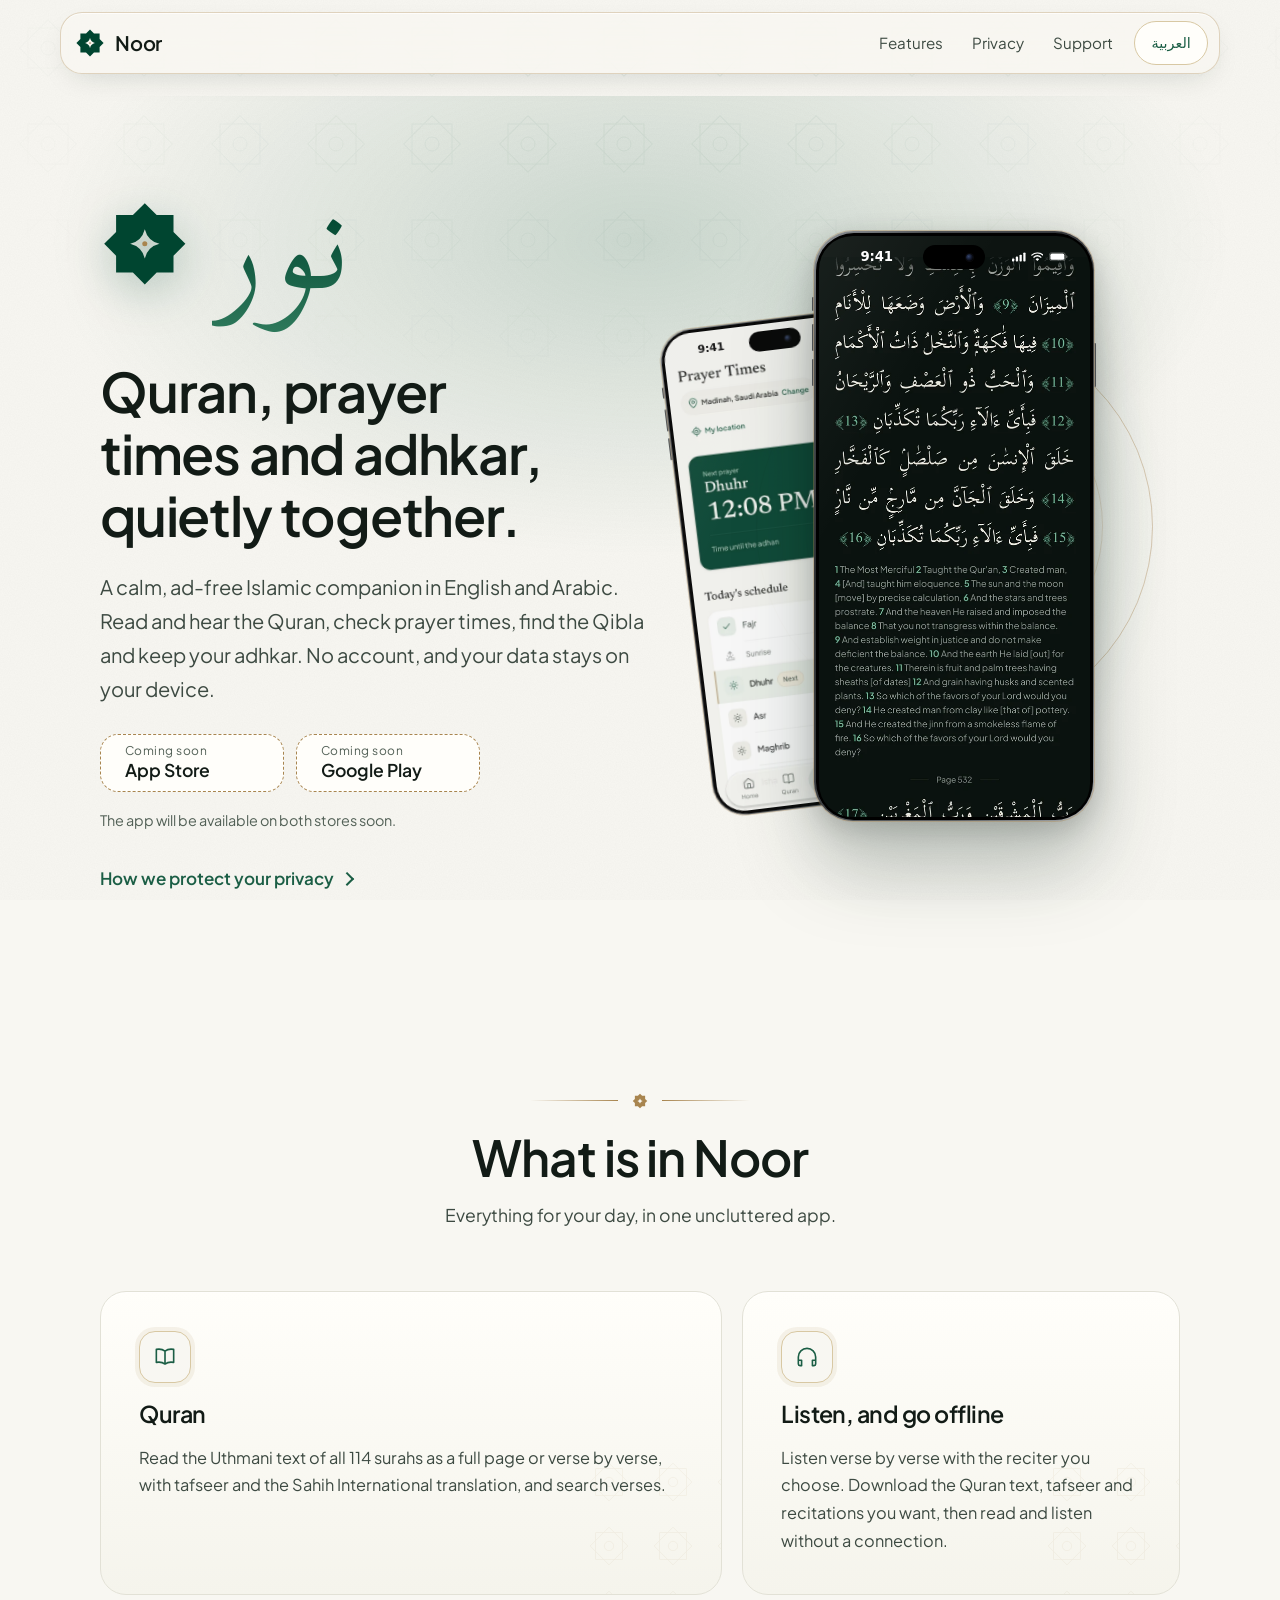
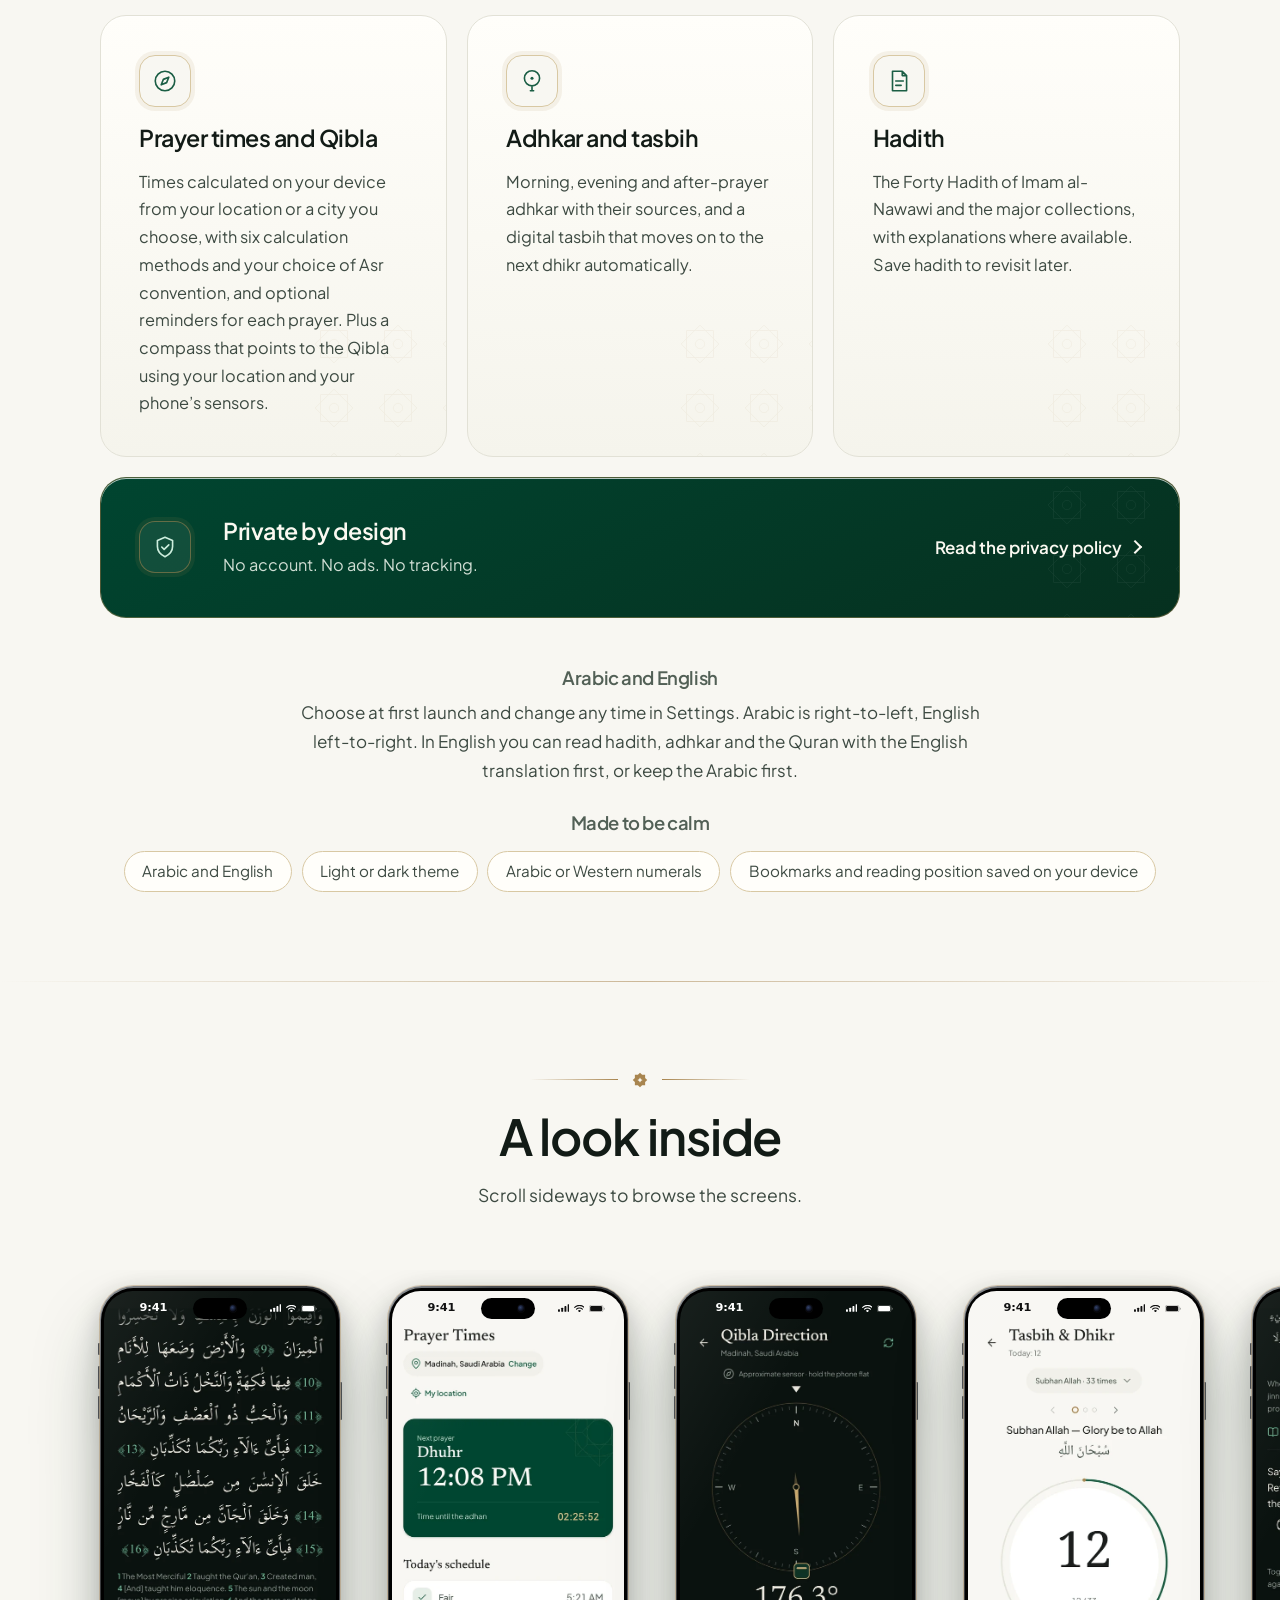
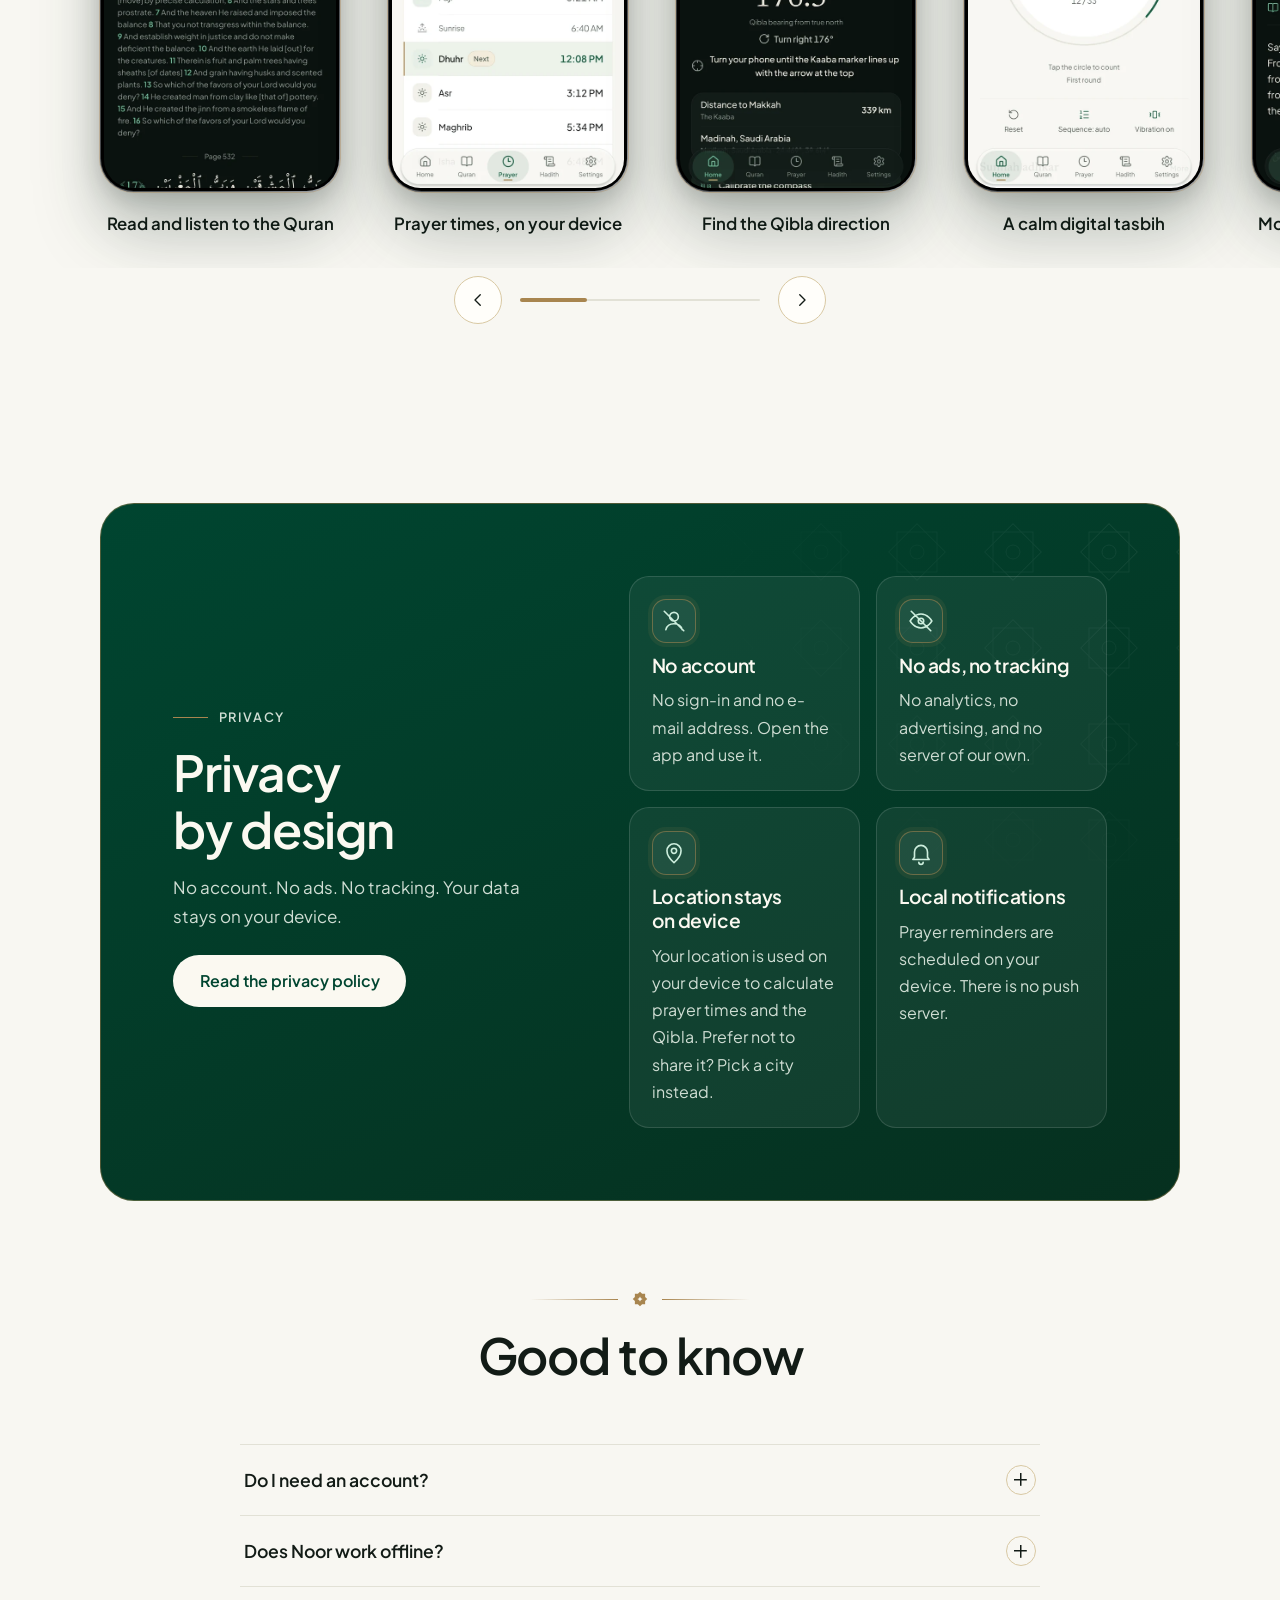
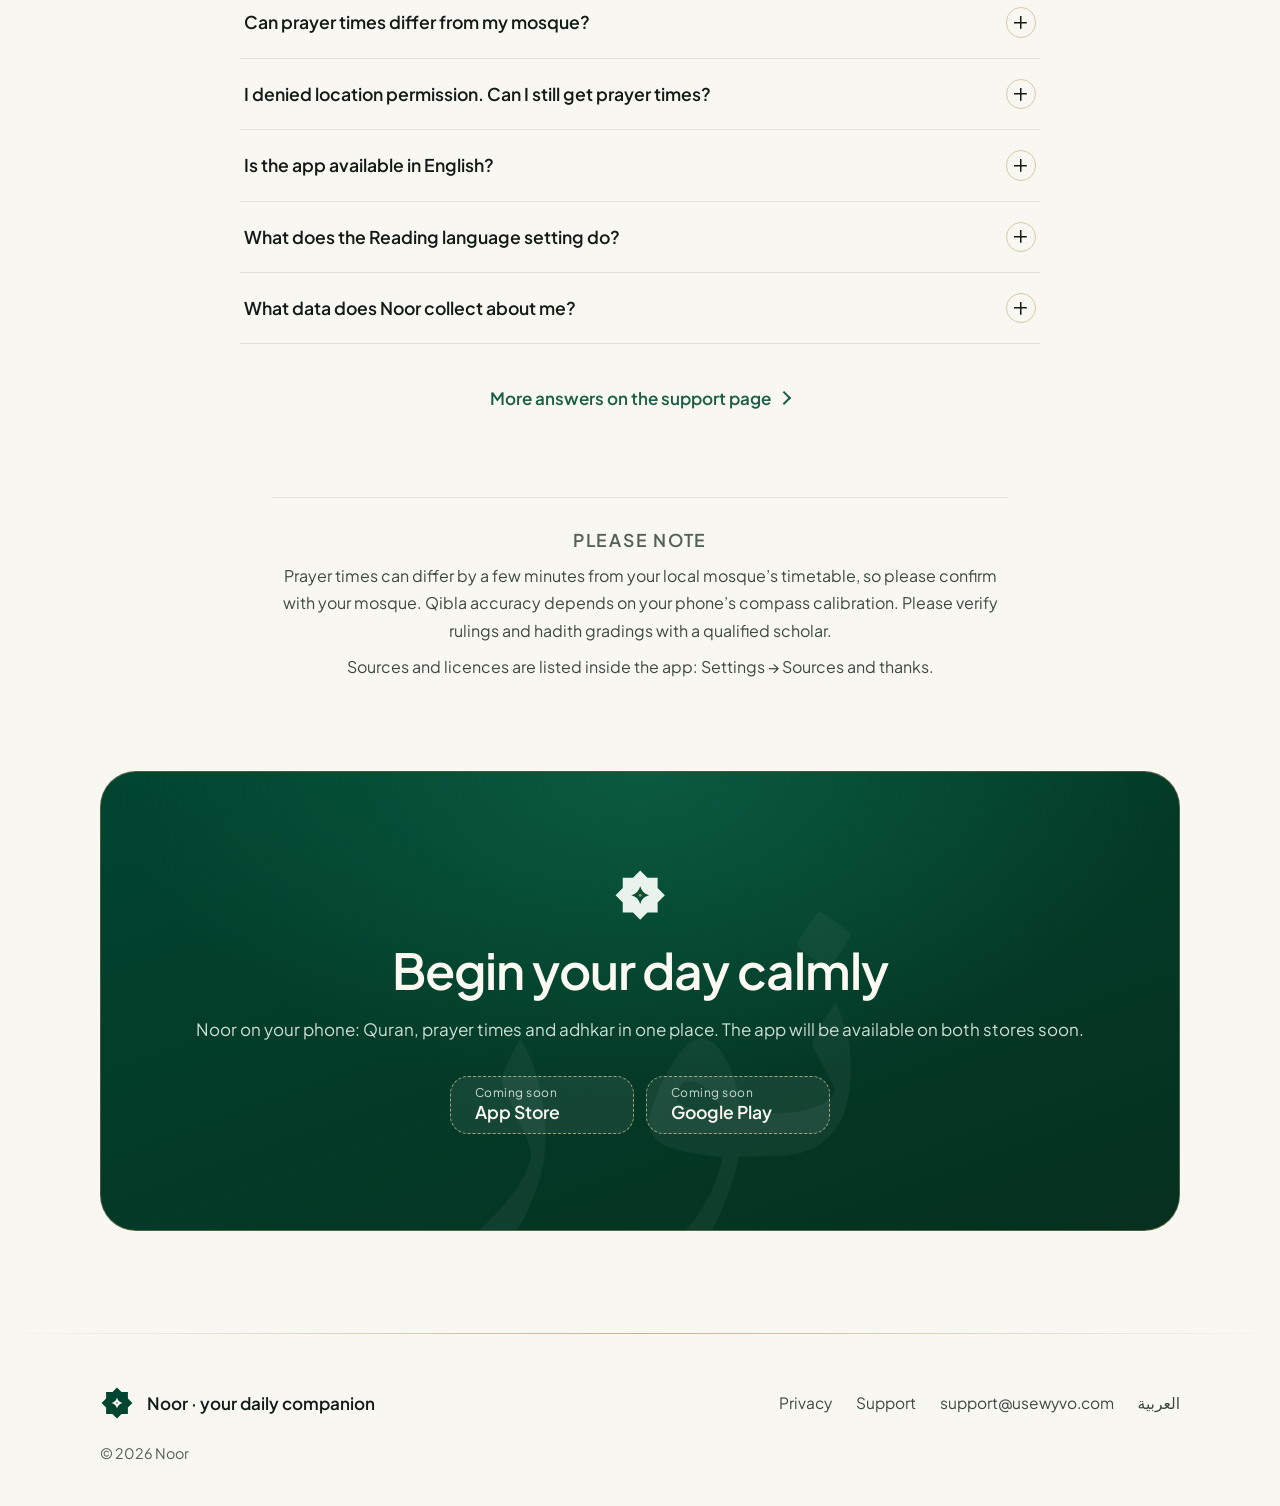
==== commit e8db798f: "Site: bilingual app copy, English FAQ, English screenshots, updated sources Co-Authored-By: Claude S" ====
--- a/en/index.html
+++ b/en/index.html
@@ -4,7 +4,7 @@
 <meta charset="utf-8">
 <meta name="viewport" content="width=device-width, initial-scale=1">
 <title>Noor — Islamic Companion</title>
-<meta name="description" content="A calm, ad-free Islamic companion: the Quran with audio, prayer times, Qibla, hadith, adhkar and tasbih. No account, and your data stays on your device.">
+<meta name="description" content="A calm, ad-free Islamic companion in English and Arabic: the Quran with audio, prayer times, Qibla, hadith, adhkar and tasbih. No account, and your data stays on your device.">
 <meta name="color-scheme" content="light dark">
 <meta name="theme-color" content="#f8f7f2" media="(prefers-color-scheme: light)">
 <meta name="theme-color" content="#07100d" media="(prefers-color-scheme: dark)">
@@ -15,7 +15,7 @@
 <meta property="og:type" content="website">
 <meta property="og:site_name" content="Noor — Islamic Companion">
 <meta property="og:title" content="Noor — Islamic Companion">
-<meta property="og:description" content="A calm, ad-free Islamic companion: the Quran with audio, prayer times, Qibla, hadith, adhkar and tasbih. No account, and your data stays on your device.">
+<meta property="og:description" content="A calm, ad-free Islamic companion in English and Arabic: the Quran with audio, prayer times, Qibla, hadith, adhkar and tasbih. No account, and your data stays on your device.">
 <meta property="og:url" content="https://c974.github.io/noor-site/en/">
 <meta property="og:locale" content="en_US">
 <meta property="og:image" content="https://c974.github.io/noor-site/assets/og.png">
@@ -24,7 +24,7 @@
 <meta property="og:image:alt" content="Noor — Islamic Companion">
 <meta name="twitter:card" content="summary_large_image">
 <meta name="twitter:title" content="Noor — Islamic Companion">
-<meta name="twitter:description" content="A calm, ad-free Islamic companion: the Quran with audio, prayer times, Qibla, hadith, adhkar and tasbih. No account, and your data stays on your device.">
+<meta name="twitter:description" content="A calm, ad-free Islamic companion in English and Arabic: the Quran with audio, prayer times, Qibla, hadith, adhkar and tasbih. No account, and your data stays on your device.">
 <meta name="twitter:image" content="https://c974.github.io/noor-site/assets/og.png">
 <link rel="icon" href="../assets/favicon.svg" type="image/svg+xml">
 <link rel="icon" href="../assets/favicon-48.png" sizes="48x48" type="image/png">
@@ -49,7 +49,7 @@
 <div class="lockup" aria-hidden="true"><svg class="mark" viewBox="0 0 512 512" aria-hidden="true" focusable="false"><path fill="currentColor" fill-rule="evenodd" d="M256.00 24.00 L323.95 91.95 L420.05 91.95 L420.05 188.05 L488.00 256.00 L420.05 323.95 L420.05 420.05 L323.95 420.05 L256.00 488.00 L188.05 420.05 L91.95 420.05 L91.95 323.95 L24.00 256.00 L91.95 188.05 L91.95 91.95 L188.05 91.95Z M256.00 172.48 Q272.70 239.30 339.52 256.00 Q272.70 272.70 256.00 339.52 Q239.30 272.70 172.48 256.00 Q239.30 239.30 256.00 172.48Z"/><circle cx="256" cy="256" r="14.4" fill="var(--gold)"/></svg><span class="wordmark" lang="ar" dir="rtl">نور</span></div>
 
 <h1>Quran, prayer times and adhkar, quietly together.</h1>
-<p class="lead">A calm, ad-free Islamic companion. Read and hear the Quran, check prayer times, find the Qibla and keep your adhkar. No account, and your data stays on your device.</p>
+<p class="lead">A calm, ad-free Islamic companion in English and Arabic. Read and hear the Quran, check prayer times, find the Qibla and keep your adhkar. No account, and your data stays on your device.</p>
 <div class="cta-row"><div class="stores" role="group" aria-label="Coming soon">
 <span class="btn btn-store" role="link" aria-disabled="true"><span class="btn-sub">Coming soon</span><span class="btn-main">App Store</span></span>
 <span class="btn btn-store" role="link" aria-disabled="true"><span class="btn-sub">Coming soon</span><span class="btn-main">Google Play</span></span>
@@ -59,8 +59,8 @@
 </div>
 <div class="stage">
 <span class="ring r1" aria-hidden="true"></span><span class="ring r2" aria-hidden="true"></span>
-<div class="pw-back" aria-hidden="true"><div class="phone small"><i class="pb pb-l1"></i><i class="pb pb-l2"></i><i class="pb pb-l3"></i><i class="pb pb-r"></i><div class="pf"><div class="screen" data-ink="dark"><img src="../assets/img/app-prayer-light.webp" width="540" height="1171" alt="" decoding="async"><span class="island" aria-hidden="true"></span><span class="sb" aria-hidden="true"><span class="tm">9:41</span><span class="ri"><svg class="sg" viewBox="0 0 18 12"><rect x="0" y="8" width="3" height="4" rx="1"/><rect x="5" y="5.5" width="3" height="6.5" rx="1"/><rect x="10" y="3" width="3" height="9" rx="1"/><rect x="15" y="0" width="3" height="12" rx="1"/></svg><svg class="wf" viewBox="0 0 17 12"><path d="M8.5 11.6 6.1 9.2a3.4 3.4 0 0 1 4.8 0L8.5 11.6Z"/><path fill="none" stroke="currentColor" stroke-width="1.7" stroke-linecap="round" d="M3.9 6.6a6.5 6.5 0 0 1 9.2 0M1.1 3.8a10.4 10.4 0 0 1 14.8 0"/></svg><svg class="bt" viewBox="0 0 28 13"><rect x="0.5" y="0.5" width="23.5" height="12" rx="3.6" fill="none" stroke="currentColor" opacity=".4"/><rect x="2" y="2" width="20.5" height="9" rx="2.3"/><path opacity=".45" d="M25.4 4.4v4.2c.9-.3 1.6-1.1 1.6-2.1s-.7-1.8-1.6-2.1Z"/></svg></span></span></div></div></div></div>
-<div class="pw-front"><div class="phone"><i class="pb pb-l1"></i><i class="pb pb-l2"></i><i class="pb pb-l3"></i><i class="pb pb-r"></i><div class="pf"><div class="screen" data-ink="light"><img src="../assets/img/app-reader-dark.webp" width="540" height="1171" alt="The reader in the dark theme: a Quran page in Uthmani script with a recitation bar." fetchpriority="high" decoding="async"><span class="island" aria-hidden="true"></span><span class="sb" aria-hidden="true"><span class="tm">9:41</span><span class="ri"><svg class="sg" viewBox="0 0 18 12"><rect x="0" y="8" width="3" height="4" rx="1"/><rect x="5" y="5.5" width="3" height="6.5" rx="1"/><rect x="10" y="3" width="3" height="9" rx="1"/><rect x="15" y="0" width="3" height="12" rx="1"/></svg><svg class="wf" viewBox="0 0 17 12"><path d="M8.5 11.6 6.1 9.2a3.4 3.4 0 0 1 4.8 0L8.5 11.6Z"/><path fill="none" stroke="currentColor" stroke-width="1.7" stroke-linecap="round" d="M3.9 6.6a6.5 6.5 0 0 1 9.2 0M1.1 3.8a10.4 10.4 0 0 1 14.8 0"/></svg><svg class="bt" viewBox="0 0 28 13"><rect x="0.5" y="0.5" width="23.5" height="12" rx="3.6" fill="none" stroke="currentColor" opacity=".4"/><rect x="2" y="2" width="20.5" height="9" rx="2.3"/><path opacity=".45" d="M25.4 4.4v4.2c.9-.3 1.6-1.1 1.6-2.1s-.7-1.8-1.6-2.1Z"/></svg></span></span></div></div></div></div>
+<div class="pw-back" aria-hidden="true"><div class="phone small"><i class="pb pb-l1"></i><i class="pb pb-l2"></i><i class="pb pb-l3"></i><i class="pb pb-r"></i><div class="pf"><div class="screen" data-ink="dark"><img src="../assets/img/app-prayer-light-en.webp" width="540" height="1171" alt="" decoding="async"><span class="island" aria-hidden="true"></span><span class="sb" aria-hidden="true"><span class="tm">9:41</span><span class="ri"><svg class="sg" viewBox="0 0 18 12"><rect x="0" y="8" width="3" height="4" rx="1"/><rect x="5" y="5.5" width="3" height="6.5" rx="1"/><rect x="10" y="3" width="3" height="9" rx="1"/><rect x="15" y="0" width="3" height="12" rx="1"/></svg><svg class="wf" viewBox="0 0 17 12"><path d="M8.5 11.6 6.1 9.2a3.4 3.4 0 0 1 4.8 0L8.5 11.6Z"/><path fill="none" stroke="currentColor" stroke-width="1.7" stroke-linecap="round" d="M3.9 6.6a6.5 6.5 0 0 1 9.2 0M1.1 3.8a10.4 10.4 0 0 1 14.8 0"/></svg><svg class="bt" viewBox="0 0 28 13"><rect x="0.5" y="0.5" width="23.5" height="12" rx="3.6" fill="none" stroke="currentColor" opacity=".4"/><rect x="2" y="2" width="20.5" height="9" rx="2.3"/><path opacity=".45" d="M25.4 4.4v4.2c.9-.3 1.6-1.1 1.6-2.1s-.7-1.8-1.6-2.1Z"/></svg></span></span></div></div></div></div>
+<div class="pw-front"><div class="phone"><i class="pb pb-l1"></i><i class="pb pb-l2"></i><i class="pb pb-l3"></i><i class="pb pb-r"></i><div class="pf"><div class="screen" data-ink="light"><img src="../assets/img/app-reader-dark-en.webp" width="540" height="1171" alt="The reader in the dark theme: a Quran page in Uthmani script with a recitation bar." fetchpriority="high" decoding="async"><span class="island" aria-hidden="true"></span><span class="sb" aria-hidden="true"><span class="tm">9:41</span><span class="ri"><svg class="sg" viewBox="0 0 18 12"><rect x="0" y="8" width="3" height="4" rx="1"/><rect x="5" y="5.5" width="3" height="6.5" rx="1"/><rect x="10" y="3" width="3" height="9" rx="1"/><rect x="15" y="0" width="3" height="12" rx="1"/></svg><svg class="wf" viewBox="0 0 17 12"><path d="M8.5 11.6 6.1 9.2a3.4 3.4 0 0 1 4.8 0L8.5 11.6Z"/><path fill="none" stroke="currentColor" stroke-width="1.7" stroke-linecap="round" d="M3.9 6.6a6.5 6.5 0 0 1 9.2 0M1.1 3.8a10.4 10.4 0 0 1 14.8 0"/></svg><svg class="bt" viewBox="0 0 28 13"><rect x="0.5" y="0.5" width="23.5" height="12" rx="3.6" fill="none" stroke="currentColor" opacity=".4"/><rect x="2" y="2" width="20.5" height="9" rx="2.3"/><path opacity=".45" d="M25.4 4.4v4.2c.9-.3 1.6-1.1 1.6-2.1s-.7-1.8-1.6-2.1Z"/></svg></span></span></div></div></div></div>
 </div>
 </div>
 </section>
@@ -68,26 +68,26 @@
 <div class="wrap">
 <div class="section-head rv"><span class="orn" aria-hidden="true"><svg viewBox="0 0 512 512" focusable="false"><path fill="currentColor" fill-rule="evenodd" d="M256.00 24.00 L323.95 91.95 L420.05 91.95 L420.05 188.05 L488.00 256.00 L420.05 323.95 L420.05 420.05 L323.95 420.05 L256.00 488.00 L188.05 420.05 L91.95 420.05 L91.95 323.95 L24.00 256.00 L91.95 188.05 L91.95 91.95 L188.05 91.95Z M256.00 172.48 Q272.70 239.30 339.52 256.00 Q272.70 272.70 256.00 339.52 Q239.30 272.70 172.48 256.00 Q239.30 239.30 256.00 172.48Z"/></svg></span><h2>What is in Noor</h2><p>Everything for your day, in one uncluttered app.</p></div>
 <ul class="bento">
-<li class="tile t-reader rv"><span class="tile-ico"><svg class="ico" viewBox="0 0 24 24" aria-hidden="true" focusable="false"><path d="M12 6.5C10 5 7 4.5 4 5v12c3-.5 6 0 8 1.5 2-1.5 5-2 8-1.5V5c-3-.5-6 0-8 1.5zM12 6.5v12"/></svg></span><h3>Quran</h3><p>Read the Uthmani text of all 114 surahs with an optional English translation, and search verses.</p></li>
+<li class="tile t-reader rv"><span class="tile-ico"><svg class="ico" viewBox="0 0 24 24" aria-hidden="true" focusable="false"><path d="M12 6.5C10 5 7 4.5 4 5v12c3-.5 6 0 8 1.5 2-1.5 5-2 8-1.5V5c-3-.5-6 0-8 1.5zM12 6.5v12"/></svg></span><h3>Quran</h3><p>Read the Uthmani text of all 114 surahs as a full page or verse by verse, with tafseer and the Sahih International translation, and search verses.</p></li>
 <li class="tile t-audio rv"><span class="tile-ico"><svg class="ico" viewBox="0 0 24 24" aria-hidden="true" focusable="false"><path d="M4 15v-3a8 8 0 0 1 16 0v3M4 15h3v5H5.5A1.5 1.5 0 0 1 4 18.5V15zM20 15h-3v5h1.5a1.5 1.5 0 0 0 1.5-1.5V15z"/></svg></span><h3>Listen, and go offline</h3><p>Listen verse by verse with the reciter you choose. Download the Quran text, tafseer and recitations you want, then read and listen without a connection.</p></li>
-<li class="tile t-prayer rv"><span class="tile-ico"><svg class="ico" viewBox="0 0 24 24" aria-hidden="true" focusable="false"><path d="M12 3a9 9 0 1 0 0 18 9 9 0 0 0 0-18zM15.5 8.5l-2 5-5 2 2-5z"/></svg></span><h3>Prayer times and Qibla</h3><p>Times calculated on your device from your location or a city you choose, with your choice of calculation method and Asr convention, and optional reminders for each prayer. Plus a compass that points to the Qibla using your location and your phone’s sensors.</p></li>
+<li class="tile t-prayer rv"><span class="tile-ico"><svg class="ico" viewBox="0 0 24 24" aria-hidden="true" focusable="false"><path d="M12 3a9 9 0 1 0 0 18 9 9 0 0 0 0-18zM15.5 8.5l-2 5-5 2 2-5z"/></svg></span><h3>Prayer times and Qibla</h3><p>Times calculated on your device from your location or a city you choose, with six calculation methods and your choice of Asr convention, and optional reminders for each prayer. Plus a compass that points to the Qibla using your location and your phone’s sensors.</p></li>
 <li class="tile t-tasbih rv"><span class="tile-ico"><svg class="ico" viewBox="0 0 24 24" aria-hidden="true" focusable="false"><path d="M12 2.5a7 7 0 1 0 0 14 7 7 0 0 0 0-14zM12 16.5V21M10.5 21h3"/><circle cx="12" cy="9.5" r="1.4" fill="currentColor" stroke="none"/></svg></span><h3>Adhkar and tasbih</h3><p>Morning, evening and after-prayer adhkar with their sources, and a digital tasbih that moves on to the next dhikr automatically.</p></li>
-<li class="tile t-hadith rv"><span class="tile-ico"><svg class="ico" viewBox="0 0 24 24" aria-hidden="true" focusable="false"><path d="M6 3h9l4 4v14H6zM15 3v4h4M9 12h7M9 16h5"/></svg></span><h3>Hadith</h3><p>The Forty Hadith of Imam al-Nawawi with explanations, plus the collections of al-Bukhari and Muslim. Save hadith to revisit later.</p></li>
+<li class="tile t-hadith rv"><span class="tile-ico"><svg class="ico" viewBox="0 0 24 24" aria-hidden="true" focusable="false"><path d="M6 3h9l4 4v14H6zM15 3v4h4M9 12h7M9 16h5"/></svg></span><h3>Hadith</h3><p>The Forty Hadith of Imam al-Nawawi and the major collections, with explanations where available. Save hadith to revisit later.</p></li>
 <li class="tile deep t-priv rv"><span class="tile-ico"><svg class="ico" viewBox="0 0 24 24" aria-hidden="true" focusable="false"><path d="M12 3l7 3v5.5c0 4.5-3 7.5-7 9.5-4-2-7-5-7-9.5V6zM9 12l2.2 2.2L15.5 10"/></svg></span><div class="tile-body"><h3>Private by design</h3><p>No account. No ads. No tracking.</p></div><a class="link-arrow" href="#privacy">Read the privacy policy</a></li>
 </ul>
-<div class="calm rv"><h3>Made to be calm</h3><ul class="chips"><li>Light or dark theme</li><li>Arabic or Western numerals</li><li>Bookmarks and reading position saved on your device</li></ul></div>
+<div class="calm rv"><h3>Arabic and English</h3><p style="max-width:44rem;margin:.6rem auto 1.6rem;color:var(--text2)">Choose at first launch and change any time in Settings. Arabic is right-to-left, English left-to-right. In English you can read hadith, adhkar and the Quran with the English translation first, or keep the Arabic first.</p><h3>Made to be calm</h3><ul class="chips"><li>Arabic and English</li><li>Light or dark theme</li><li>Arabic or Western numerals</li><li>Bookmarks and reading position saved on your device</li></ul></div>
 </div>
 </section>
 <hr class="hair">
 <section class="section showcase" aria-labelledby="shots-h">
 <div class="wrap"><div class="section-head rv"><span class="orn" aria-hidden="true"><svg viewBox="0 0 512 512" focusable="false"><path fill="currentColor" fill-rule="evenodd" d="M256.00 24.00 L323.95 91.95 L420.05 91.95 L420.05 188.05 L488.00 256.00 L420.05 323.95 L420.05 420.05 L323.95 420.05 L256.00 488.00 L188.05 420.05 L91.95 420.05 L91.95 323.95 L24.00 256.00 L91.95 188.05 L91.95 91.95 L188.05 91.95Z M256.00 172.48 Q272.70 239.30 339.52 256.00 Q272.70 272.70 256.00 339.52 Q239.30 272.70 172.48 256.00 Q239.30 239.30 256.00 172.48Z"/></svg></span><h2 id="shots-h">A look inside</h2><p>Scroll sideways to browse the screens.</p></div></div>
 <ul class="strip" tabindex="0" role="list" aria-label="A look inside">
-<li><figure><div class="phone small"><i class="pb pb-l1"></i><i class="pb pb-l2"></i><i class="pb pb-l3"></i><i class="pb pb-r"></i><div class="pf"><div class="screen" data-ink="light"><img src="../assets/img/app-reader-dark.webp" width="540" height="1171" alt="The reader in the dark theme: a Quran page in Uthmani script with a recitation bar." loading="lazy" decoding="async"><span class="island" aria-hidden="true"></span><span class="sb" aria-hidden="true"><span class="tm">9:41</span><span class="ri"><svg class="sg" viewBox="0 0 18 12"><rect x="0" y="8" width="3" height="4" rx="1"/><rect x="5" y="5.5" width="3" height="6.5" rx="1"/><rect x="10" y="3" width="3" height="9" rx="1"/><rect x="15" y="0" width="3" height="12" rx="1"/></svg><svg class="wf" viewBox="0 0 17 12"><path d="M8.5 11.6 6.1 9.2a3.4 3.4 0 0 1 4.8 0L8.5 11.6Z"/><path fill="none" stroke="currentColor" stroke-width="1.7" stroke-linecap="round" d="M3.9 6.6a6.5 6.5 0 0 1 9.2 0M1.1 3.8a10.4 10.4 0 0 1 14.8 0"/></svg><svg class="bt" viewBox="0 0 28 13"><rect x="0.5" y="0.5" width="23.5" height="12" rx="3.6" fill="none" stroke="currentColor" opacity=".4"/><rect x="2" y="2" width="20.5" height="9" rx="2.3"/><path opacity=".45" d="M25.4 4.4v4.2c.9-.3 1.6-1.1 1.6-2.1s-.7-1.8-1.6-2.1Z"/></svg></span></span></div></div></div><figcaption class="slide-cap"><strong>Read and listen to the Quran</strong></figcaption></figure></li>
-<li><figure><div class="phone small"><i class="pb pb-l1"></i><i class="pb pb-l2"></i><i class="pb pb-l3"></i><i class="pb pb-r"></i><div class="pf"><div class="screen" data-ink="dark"><img src="../assets/img/app-prayer-light.webp" width="540" height="1171" alt="Prayer times in the light theme: the Hijri calendar and a deep green card for the next prayer." loading="lazy" decoding="async"><span class="island" aria-hidden="true"></span><span class="sb" aria-hidden="true"><span class="tm">9:41</span><span class="ri"><svg class="sg" viewBox="0 0 18 12"><rect x="0" y="8" width="3" height="4" rx="1"/><rect x="5" y="5.5" width="3" height="6.5" rx="1"/><rect x="10" y="3" width="3" height="9" rx="1"/><rect x="15" y="0" width="3" height="12" rx="1"/></svg><svg class="wf" viewBox="0 0 17 12"><path d="M8.5 11.6 6.1 9.2a3.4 3.4 0 0 1 4.8 0L8.5 11.6Z"/><path fill="none" stroke="currentColor" stroke-width="1.7" stroke-linecap="round" d="M3.9 6.6a6.5 6.5 0 0 1 9.2 0M1.1 3.8a10.4 10.4 0 0 1 14.8 0"/></svg><svg class="bt" viewBox="0 0 28 13"><rect x="0.5" y="0.5" width="23.5" height="12" rx="3.6" fill="none" stroke="currentColor" opacity=".4"/><rect x="2" y="2" width="20.5" height="9" rx="2.3"/><path opacity=".45" d="M25.4 4.4v4.2c.9-.3 1.6-1.1 1.6-2.1s-.7-1.8-1.6-2.1Z"/></svg></span></span></div></div></div><figcaption class="slide-cap"><strong>Prayer times, on your device</strong></figcaption></figure></li>
-<li><figure><div class="phone small"><i class="pb pb-l1"></i><i class="pb pb-l2"></i><i class="pb pb-l3"></i><i class="pb pb-r"></i><div class="pf"><div class="screen" data-ink="light"><img src="../assets/img/app-qibla-dark.webp" width="540" height="1171" alt="The Qibla compass with the bearing in degrees." loading="lazy" decoding="async"><span class="island" aria-hidden="true"></span><span class="sb" aria-hidden="true"><span class="tm">9:41</span><span class="ri"><svg class="sg" viewBox="0 0 18 12"><rect x="0" y="8" width="3" height="4" rx="1"/><rect x="5" y="5.5" width="3" height="6.5" rx="1"/><rect x="10" y="3" width="3" height="9" rx="1"/><rect x="15" y="0" width="3" height="12" rx="1"/></svg><svg class="wf" viewBox="0 0 17 12"><path d="M8.5 11.6 6.1 9.2a3.4 3.4 0 0 1 4.8 0L8.5 11.6Z"/><path fill="none" stroke="currentColor" stroke-width="1.7" stroke-linecap="round" d="M3.9 6.6a6.5 6.5 0 0 1 9.2 0M1.1 3.8a10.4 10.4 0 0 1 14.8 0"/></svg><svg class="bt" viewBox="0 0 28 13"><rect x="0.5" y="0.5" width="23.5" height="12" rx="3.6" fill="none" stroke="currentColor" opacity=".4"/><rect x="2" y="2" width="20.5" height="9" rx="2.3"/><path opacity=".45" d="M25.4 4.4v4.2c.9-.3 1.6-1.1 1.6-2.1s-.7-1.8-1.6-2.1Z"/></svg></span></span></div></div></div><figcaption class="slide-cap"><strong>Find the Qibla direction</strong></figcaption></figure></li>
-<li><figure><div class="phone small"><i class="pb pb-l1"></i><i class="pb pb-l2"></i><i class="pb pb-l3"></i><i class="pb pb-r"></i><div class="pf"><div class="screen" data-ink="dark"><img src="../assets/img/app-tasbih-light.webp" width="540" height="1171" alt="The digital tasbih: a green counter circle with the phrase Subhan Allah." loading="lazy" decoding="async"><span class="island" aria-hidden="true"></span><span class="sb" aria-hidden="true"><span class="tm">9:41</span><span class="ri"><svg class="sg" viewBox="0 0 18 12"><rect x="0" y="8" width="3" height="4" rx="1"/><rect x="5" y="5.5" width="3" height="6.5" rx="1"/><rect x="10" y="3" width="3" height="9" rx="1"/><rect x="15" y="0" width="3" height="12" rx="1"/></svg><svg class="wf" viewBox="0 0 17 12"><path d="M8.5 11.6 6.1 9.2a3.4 3.4 0 0 1 4.8 0L8.5 11.6Z"/><path fill="none" stroke="currentColor" stroke-width="1.7" stroke-linecap="round" d="M3.9 6.6a6.5 6.5 0 0 1 9.2 0M1.1 3.8a10.4 10.4 0 0 1 14.8 0"/></svg><svg class="bt" viewBox="0 0 28 13"><rect x="0.5" y="0.5" width="23.5" height="12" rx="3.6" fill="none" stroke="currentColor" opacity=".4"/><rect x="2" y="2" width="20.5" height="9" rx="2.3"/><path opacity=".45" d="M25.4 4.4v4.2c.9-.3 1.6-1.1 1.6-2.1s-.7-1.8-1.6-2.1Z"/></svg></span></span></div></div></div><figcaption class="slide-cap"><strong>A calm digital tasbih</strong></figcaption></figure></li>
-<li><figure><div class="phone small"><i class="pb pb-l1"></i><i class="pb pb-l2"></i><i class="pb pb-l3"></i><i class="pb pb-r"></i><div class="pf"><div class="screen" data-ink="light"><img src="../assets/img/app-adhkar-dark.webp" width="540" height="1171" alt="The adhkar screen with morning, evening and after-prayer tabs." loading="lazy" decoding="async"><span class="island" aria-hidden="true"></span><span class="sb" aria-hidden="true"><span class="tm">9:41</span><span class="ri"><svg class="sg" viewBox="0 0 18 12"><rect x="0" y="8" width="3" height="4" rx="1"/><rect x="5" y="5.5" width="3" height="6.5" rx="1"/><rect x="10" y="3" width="3" height="9" rx="1"/><rect x="15" y="0" width="3" height="12" rx="1"/></svg><svg class="wf" viewBox="0 0 17 12"><path d="M8.5 11.6 6.1 9.2a3.4 3.4 0 0 1 4.8 0L8.5 11.6Z"/><path fill="none" stroke="currentColor" stroke-width="1.7" stroke-linecap="round" d="M3.9 6.6a6.5 6.5 0 0 1 9.2 0M1.1 3.8a10.4 10.4 0 0 1 14.8 0"/></svg><svg class="bt" viewBox="0 0 28 13"><rect x="0.5" y="0.5" width="23.5" height="12" rx="3.6" fill="none" stroke="currentColor" opacity=".4"/><rect x="2" y="2" width="20.5" height="9" rx="2.3"/><path opacity=".45" d="M25.4 4.4v4.2c.9-.3 1.6-1.1 1.6-2.1s-.7-1.8-1.6-2.1Z"/></svg></span></span></div></div></div><figcaption class="slide-cap"><strong>Morning and evening adhkar</strong></figcaption></figure></li>
-<li><figure><div class="phone small"><i class="pb pb-l1"></i><i class="pb pb-l2"></i><i class="pb pb-l3"></i><i class="pb pb-r"></i><div class="pf"><div class="screen" data-ink="dark"><img src="../assets/img/app-more-light.webp" width="540" height="1171" alt="The More screen in the light theme with the appearance choices: system, light or dark." loading="lazy" decoding="async"><span class="island" aria-hidden="true"></span><span class="sb" aria-hidden="true"><span class="tm">9:41</span><span class="ri"><svg class="sg" viewBox="0 0 18 12"><rect x="0" y="8" width="3" height="4" rx="1"/><rect x="5" y="5.5" width="3" height="6.5" rx="1"/><rect x="10" y="3" width="3" height="9" rx="1"/><rect x="15" y="0" width="3" height="12" rx="1"/></svg><svg class="wf" viewBox="0 0 17 12"><path d="M8.5 11.6 6.1 9.2a3.4 3.4 0 0 1 4.8 0L8.5 11.6Z"/><path fill="none" stroke="currentColor" stroke-width="1.7" stroke-linecap="round" d="M3.9 6.6a6.5 6.5 0 0 1 9.2 0M1.1 3.8a10.4 10.4 0 0 1 14.8 0"/></svg><svg class="bt" viewBox="0 0 28 13"><rect x="0.5" y="0.5" width="23.5" height="12" rx="3.6" fill="none" stroke="currentColor" opacity=".4"/><rect x="2" y="2" width="20.5" height="9" rx="2.3"/><path opacity=".45" d="M25.4 4.4v4.2c.9-.3 1.6-1.1 1.6-2.1s-.7-1.8-1.6-2.1Z"/></svg></span></span></div></div></div><figcaption class="slide-cap"><strong>Light or dark, as you prefer</strong></figcaption></figure></li>
+<li><figure><div class="phone small"><i class="pb pb-l1"></i><i class="pb pb-l2"></i><i class="pb pb-l3"></i><i class="pb pb-r"></i><div class="pf"><div class="screen" data-ink="light"><img src="../assets/img/app-reader-dark-en.webp" width="540" height="1171" alt="The reader in the dark theme: a Quran page in Uthmani script with a recitation bar." loading="lazy" decoding="async"><span class="island" aria-hidden="true"></span><span class="sb" aria-hidden="true"><span class="tm">9:41</span><span class="ri"><svg class="sg" viewBox="0 0 18 12"><rect x="0" y="8" width="3" height="4" rx="1"/><rect x="5" y="5.5" width="3" height="6.5" rx="1"/><rect x="10" y="3" width="3" height="9" rx="1"/><rect x="15" y="0" width="3" height="12" rx="1"/></svg><svg class="wf" viewBox="0 0 17 12"><path d="M8.5 11.6 6.1 9.2a3.4 3.4 0 0 1 4.8 0L8.5 11.6Z"/><path fill="none" stroke="currentColor" stroke-width="1.7" stroke-linecap="round" d="M3.9 6.6a6.5 6.5 0 0 1 9.2 0M1.1 3.8a10.4 10.4 0 0 1 14.8 0"/></svg><svg class="bt" viewBox="0 0 28 13"><rect x="0.5" y="0.5" width="23.5" height="12" rx="3.6" fill="none" stroke="currentColor" opacity=".4"/><rect x="2" y="2" width="20.5" height="9" rx="2.3"/><path opacity=".45" d="M25.4 4.4v4.2c.9-.3 1.6-1.1 1.6-2.1s-.7-1.8-1.6-2.1Z"/></svg></span></span></div></div></div><figcaption class="slide-cap"><strong>Read and listen to the Quran</strong></figcaption></figure></li>
+<li><figure><div class="phone small"><i class="pb pb-l1"></i><i class="pb pb-l2"></i><i class="pb pb-l3"></i><i class="pb pb-r"></i><div class="pf"><div class="screen" data-ink="dark"><img src="../assets/img/app-prayer-light-en.webp" width="540" height="1171" alt="Prayer times in the light theme: the Hijri calendar and a deep green card for the next prayer." loading="lazy" decoding="async"><span class="island" aria-hidden="true"></span><span class="sb" aria-hidden="true"><span class="tm">9:41</span><span class="ri"><svg class="sg" viewBox="0 0 18 12"><rect x="0" y="8" width="3" height="4" rx="1"/><rect x="5" y="5.5" width="3" height="6.5" rx="1"/><rect x="10" y="3" width="3" height="9" rx="1"/><rect x="15" y="0" width="3" height="12" rx="1"/></svg><svg class="wf" viewBox="0 0 17 12"><path d="M8.5 11.6 6.1 9.2a3.4 3.4 0 0 1 4.8 0L8.5 11.6Z"/><path fill="none" stroke="currentColor" stroke-width="1.7" stroke-linecap="round" d="M3.9 6.6a6.5 6.5 0 0 1 9.2 0M1.1 3.8a10.4 10.4 0 0 1 14.8 0"/></svg><svg class="bt" viewBox="0 0 28 13"><rect x="0.5" y="0.5" width="23.5" height="12" rx="3.6" fill="none" stroke="currentColor" opacity=".4"/><rect x="2" y="2" width="20.5" height="9" rx="2.3"/><path opacity=".45" d="M25.4 4.4v4.2c.9-.3 1.6-1.1 1.6-2.1s-.7-1.8-1.6-2.1Z"/></svg></span></span></div></div></div><figcaption class="slide-cap"><strong>Prayer times, on your device</strong></figcaption></figure></li>
+<li><figure><div class="phone small"><i class="pb pb-l1"></i><i class="pb pb-l2"></i><i class="pb pb-l3"></i><i class="pb pb-r"></i><div class="pf"><div class="screen" data-ink="light"><img src="../assets/img/app-qibla-dark-en.webp" width="540" height="1171" alt="The Qibla compass with the bearing in degrees." loading="lazy" decoding="async"><span class="island" aria-hidden="true"></span><span class="sb" aria-hidden="true"><span class="tm">9:41</span><span class="ri"><svg class="sg" viewBox="0 0 18 12"><rect x="0" y="8" width="3" height="4" rx="1"/><rect x="5" y="5.5" width="3" height="6.5" rx="1"/><rect x="10" y="3" width="3" height="9" rx="1"/><rect x="15" y="0" width="3" height="12" rx="1"/></svg><svg class="wf" viewBox="0 0 17 12"><path d="M8.5 11.6 6.1 9.2a3.4 3.4 0 0 1 4.8 0L8.5 11.6Z"/><path fill="none" stroke="currentColor" stroke-width="1.7" stroke-linecap="round" d="M3.9 6.6a6.5 6.5 0 0 1 9.2 0M1.1 3.8a10.4 10.4 0 0 1 14.8 0"/></svg><svg class="bt" viewBox="0 0 28 13"><rect x="0.5" y="0.5" width="23.5" height="12" rx="3.6" fill="none" stroke="currentColor" opacity=".4"/><rect x="2" y="2" width="20.5" height="9" rx="2.3"/><path opacity=".45" d="M25.4 4.4v4.2c.9-.3 1.6-1.1 1.6-2.1s-.7-1.8-1.6-2.1Z"/></svg></span></span></div></div></div><figcaption class="slide-cap"><strong>Find the Qibla direction</strong></figcaption></figure></li>
+<li><figure><div class="phone small"><i class="pb pb-l1"></i><i class="pb pb-l2"></i><i class="pb pb-l3"></i><i class="pb pb-r"></i><div class="pf"><div class="screen" data-ink="dark"><img src="../assets/img/app-tasbih-light-en.webp" width="540" height="1171" alt="The digital tasbih: a green counter circle with the phrase Subhan Allah." loading="lazy" decoding="async"><span class="island" aria-hidden="true"></span><span class="sb" aria-hidden="true"><span class="tm">9:41</span><span class="ri"><svg class="sg" viewBox="0 0 18 12"><rect x="0" y="8" width="3" height="4" rx="1"/><rect x="5" y="5.5" width="3" height="6.5" rx="1"/><rect x="10" y="3" width="3" height="9" rx="1"/><rect x="15" y="0" width="3" height="12" rx="1"/></svg><svg class="wf" viewBox="0 0 17 12"><path d="M8.5 11.6 6.1 9.2a3.4 3.4 0 0 1 4.8 0L8.5 11.6Z"/><path fill="none" stroke="currentColor" stroke-width="1.7" stroke-linecap="round" d="M3.9 6.6a6.5 6.5 0 0 1 9.2 0M1.1 3.8a10.4 10.4 0 0 1 14.8 0"/></svg><svg class="bt" viewBox="0 0 28 13"><rect x="0.5" y="0.5" width="23.5" height="12" rx="3.6" fill="none" stroke="currentColor" opacity=".4"/><rect x="2" y="2" width="20.5" height="9" rx="2.3"/><path opacity=".45" d="M25.4 4.4v4.2c.9-.3 1.6-1.1 1.6-2.1s-.7-1.8-1.6-2.1Z"/></svg></span></span></div></div></div><figcaption class="slide-cap"><strong>A calm digital tasbih</strong></figcaption></figure></li>
+<li><figure><div class="phone small"><i class="pb pb-l1"></i><i class="pb pb-l2"></i><i class="pb pb-l3"></i><i class="pb pb-r"></i><div class="pf"><div class="screen" data-ink="light"><img src="../assets/img/app-adhkar-dark-en.webp" width="540" height="1171" alt="The adhkar screen with morning, evening and after-prayer tabs." loading="lazy" decoding="async"><span class="island" aria-hidden="true"></span><span class="sb" aria-hidden="true"><span class="tm">9:41</span><span class="ri"><svg class="sg" viewBox="0 0 18 12"><rect x="0" y="8" width="3" height="4" rx="1"/><rect x="5" y="5.5" width="3" height="6.5" rx="1"/><rect x="10" y="3" width="3" height="9" rx="1"/><rect x="15" y="0" width="3" height="12" rx="1"/></svg><svg class="wf" viewBox="0 0 17 12"><path d="M8.5 11.6 6.1 9.2a3.4 3.4 0 0 1 4.8 0L8.5 11.6Z"/><path fill="none" stroke="currentColor" stroke-width="1.7" stroke-linecap="round" d="M3.9 6.6a6.5 6.5 0 0 1 9.2 0M1.1 3.8a10.4 10.4 0 0 1 14.8 0"/></svg><svg class="bt" viewBox="0 0 28 13"><rect x="0.5" y="0.5" width="23.5" height="12" rx="3.6" fill="none" stroke="currentColor" opacity=".4"/><rect x="2" y="2" width="20.5" height="9" rx="2.3"/><path opacity=".45" d="M25.4 4.4v4.2c.9-.3 1.6-1.1 1.6-2.1s-.7-1.8-1.6-2.1Z"/></svg></span></span></div></div></div><figcaption class="slide-cap"><strong>Morning and evening adhkar</strong></figcaption></figure></li>
+<li><figure><div class="phone small"><i class="pb pb-l1"></i><i class="pb pb-l2"></i><i class="pb pb-l3"></i><i class="pb pb-r"></i><div class="pf"><div class="screen" data-ink="dark"><img src="../assets/img/app-more-light-en.webp" width="540" height="1171" alt="The More screen in the light theme with the appearance choices: system, light or dark." loading="lazy" decoding="async"><span class="island" aria-hidden="true"></span><span class="sb" aria-hidden="true"><span class="tm">9:41</span><span class="ri"><svg class="sg" viewBox="0 0 18 12"><rect x="0" y="8" width="3" height="4" rx="1"/><rect x="5" y="5.5" width="3" height="6.5" rx="1"/><rect x="10" y="3" width="3" height="9" rx="1"/><rect x="15" y="0" width="3" height="12" rx="1"/></svg><svg class="wf" viewBox="0 0 17 12"><path d="M8.5 11.6 6.1 9.2a3.4 3.4 0 0 1 4.8 0L8.5 11.6Z"/><path fill="none" stroke="currentColor" stroke-width="1.7" stroke-linecap="round" d="M3.9 6.6a6.5 6.5 0 0 1 9.2 0M1.1 3.8a10.4 10.4 0 0 1 14.8 0"/></svg><svg class="bt" viewBox="0 0 28 13"><rect x="0.5" y="0.5" width="23.5" height="12" rx="3.6" fill="none" stroke="currentColor" opacity=".4"/><rect x="2" y="2" width="20.5" height="9" rx="2.3"/><path opacity=".45" d="M25.4 4.4v4.2c.9-.3 1.6-1.1 1.6-2.1s-.7-1.8-1.6-2.1Z"/></svg></span></span></div></div></div><figcaption class="slide-cap"><strong>Light or dark, as you prefer</strong></figcaption></figure></li>
 </ul>
 <div class="strip-ctl"><button class="cbtn" type="button" data-dir="-1" aria-label="Previous screen"><svg viewBox="0 0 24 24" aria-hidden="true"><path d="M15 5l-7 7 7 7"/></svg></button><span class="progress" aria-hidden="true"></span><button class="cbtn" type="button" data-dir="1" aria-label="Next screen"><svg viewBox="0 0 24 24" aria-hidden="true"><path d="M9 5l7 7-7 7"/></svg></button></div>
 </section>
@@ -114,6 +114,8 @@
 <details><summary>Does Noor work offline?</summary><div class="ans"><p>Partly. Quran text, tafseer and recitations are fetched from public services the first time you use them. From Settings → Offline content you can download them and then read and listen without a connection. Prayer times, the Qibla compass, the tasbih and your bookmarks work without internet.</p></div></details>
 <details><summary>Can prayer times differ from my mosque?</summary><div class="ans"><p>Times are calculated on your device from your location and the date, and you can choose the calculation method and Asr convention. They can differ by a few minutes from your local mosque’s timetable, so please confirm with your mosque.</p></div></details>
 <details><summary>I denied location permission. Can I still get prayer times?</summary><div class="ans"><p>Yes. In Prayer, choose a city from the list or search for one. Noor then calculates the times for it without needing location permission.</p></div></details>
+<details><summary>Is the app available in English?</summary><div class="ans"><p>Yes. Noor is available in Arabic and English: choose at first launch and change it any time in Settings → Language. Arabic is right-to-left and English is left-to-right.</p></div></details>
+<details><summary>What does the Reading language setting do?</summary><div class="ans"><p>In English you can read hadith, adhkar and the Quran with the English translation first and the Arabic beneath, or keep the Arabic first with the English translation below it. Translations are shown only where one exists.</p></div></details>
 <details><summary>What data does Noor collect about me?</summary><div class="ans"><p>The developer does not receive, store or sell your personal data. There are no accounts, no ads and no analytics, and your bookmarks and settings stay on your device. The full details are in the privacy policy.</p></div></details>
 </div>
 <p class="faq-more"><a class="link-arrow" href="support.html">More answers on the support page</a></p>
